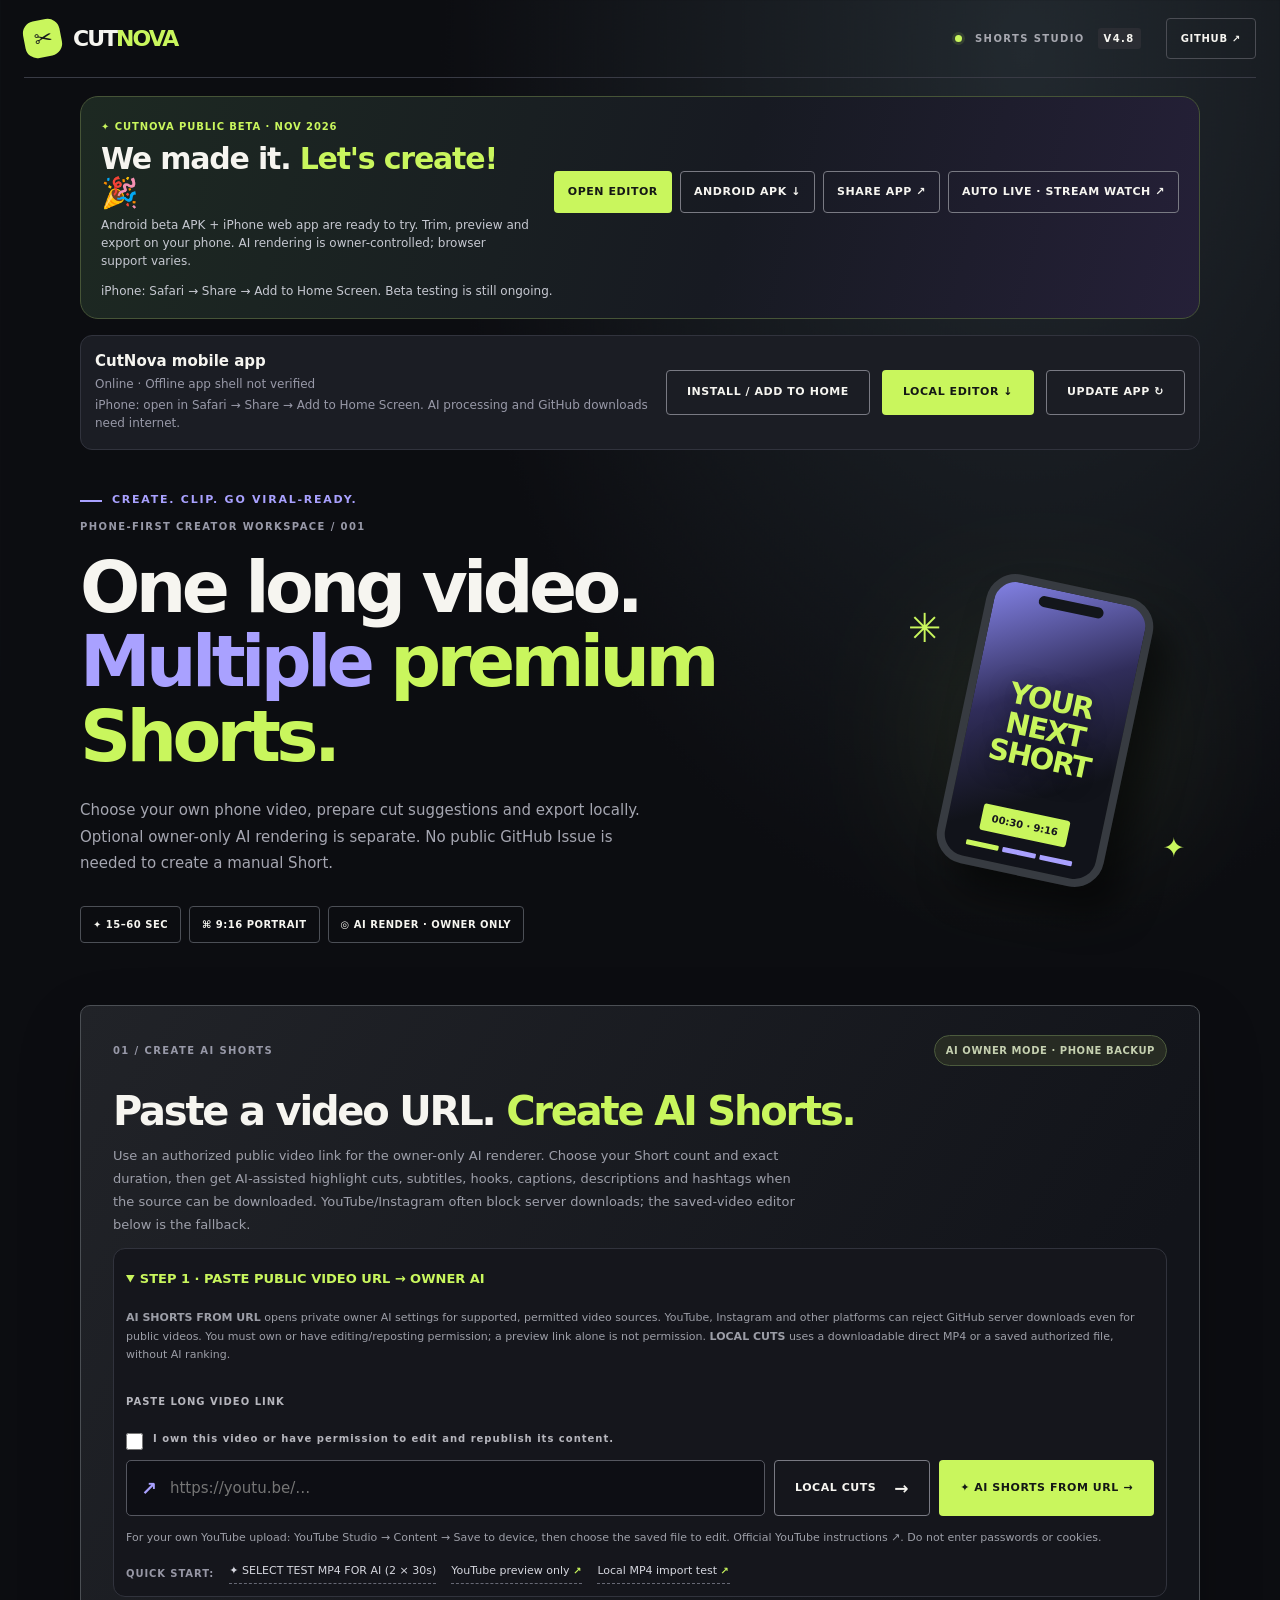
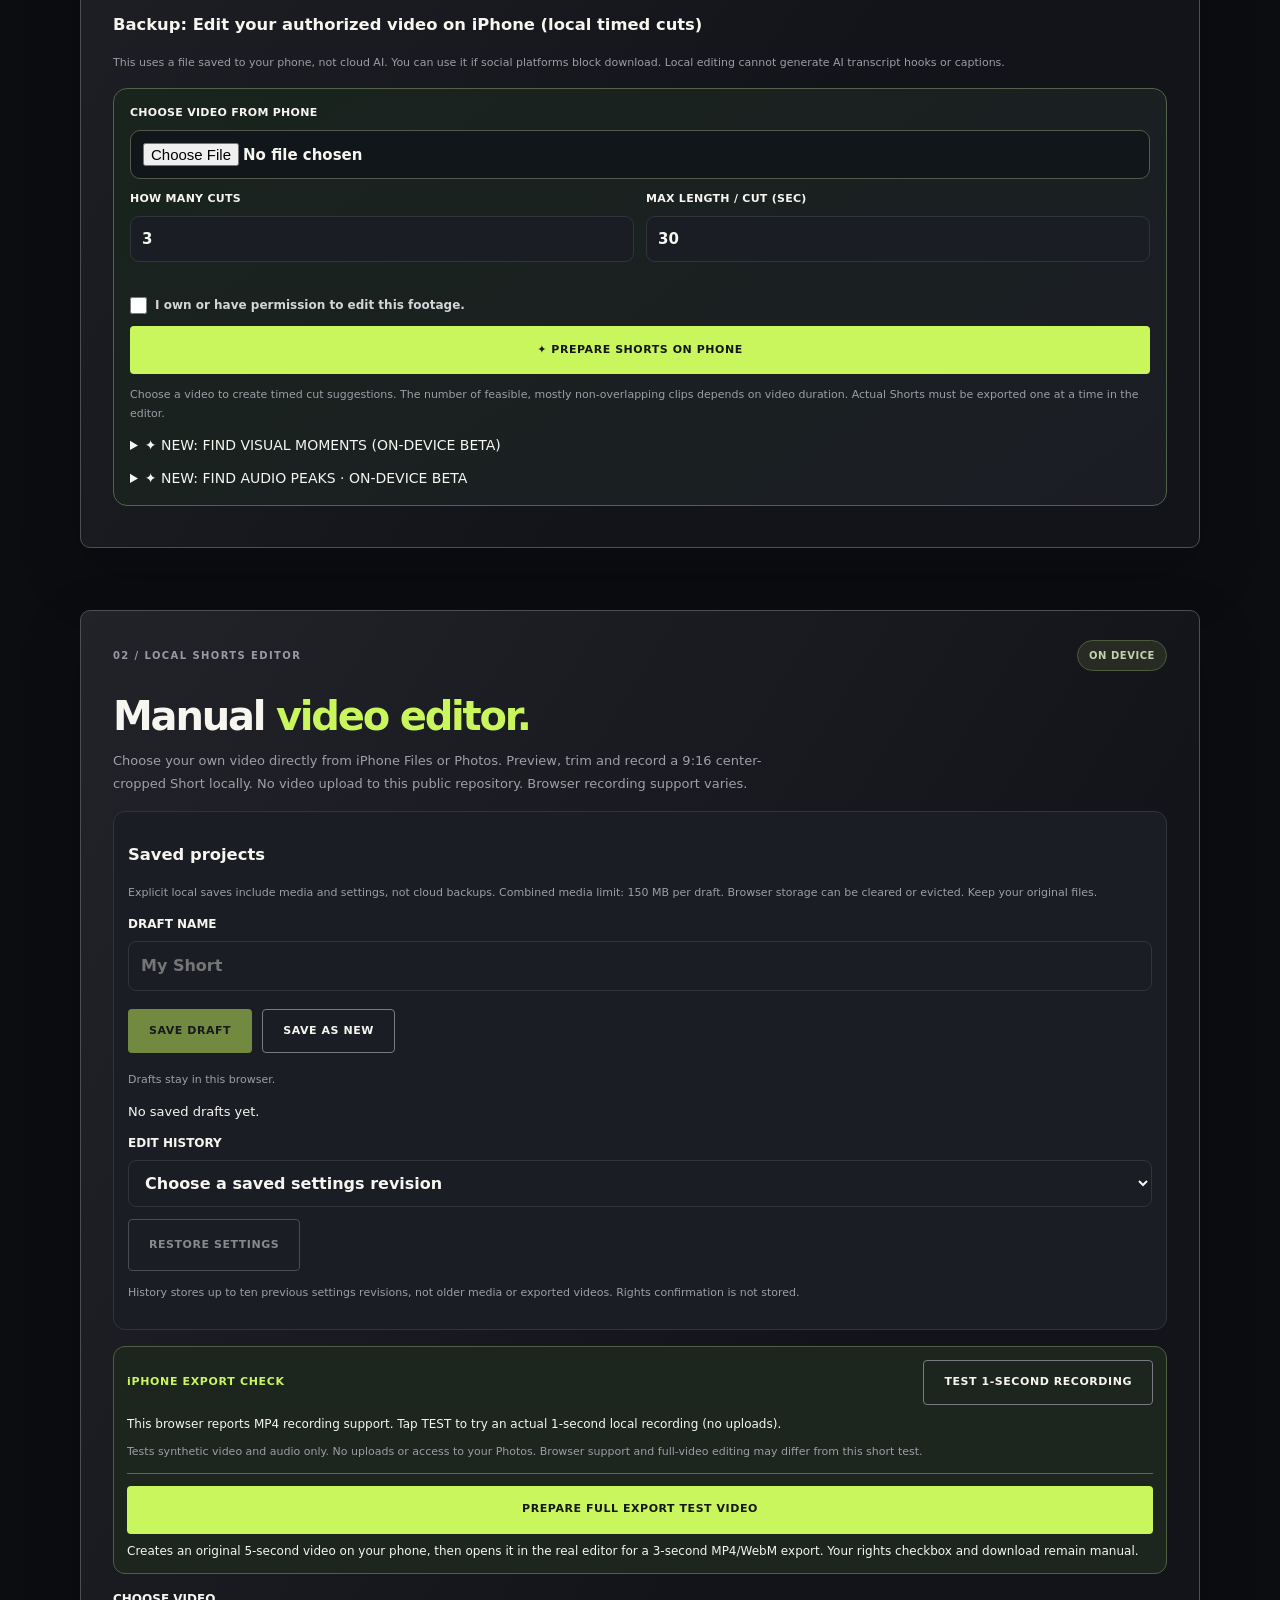
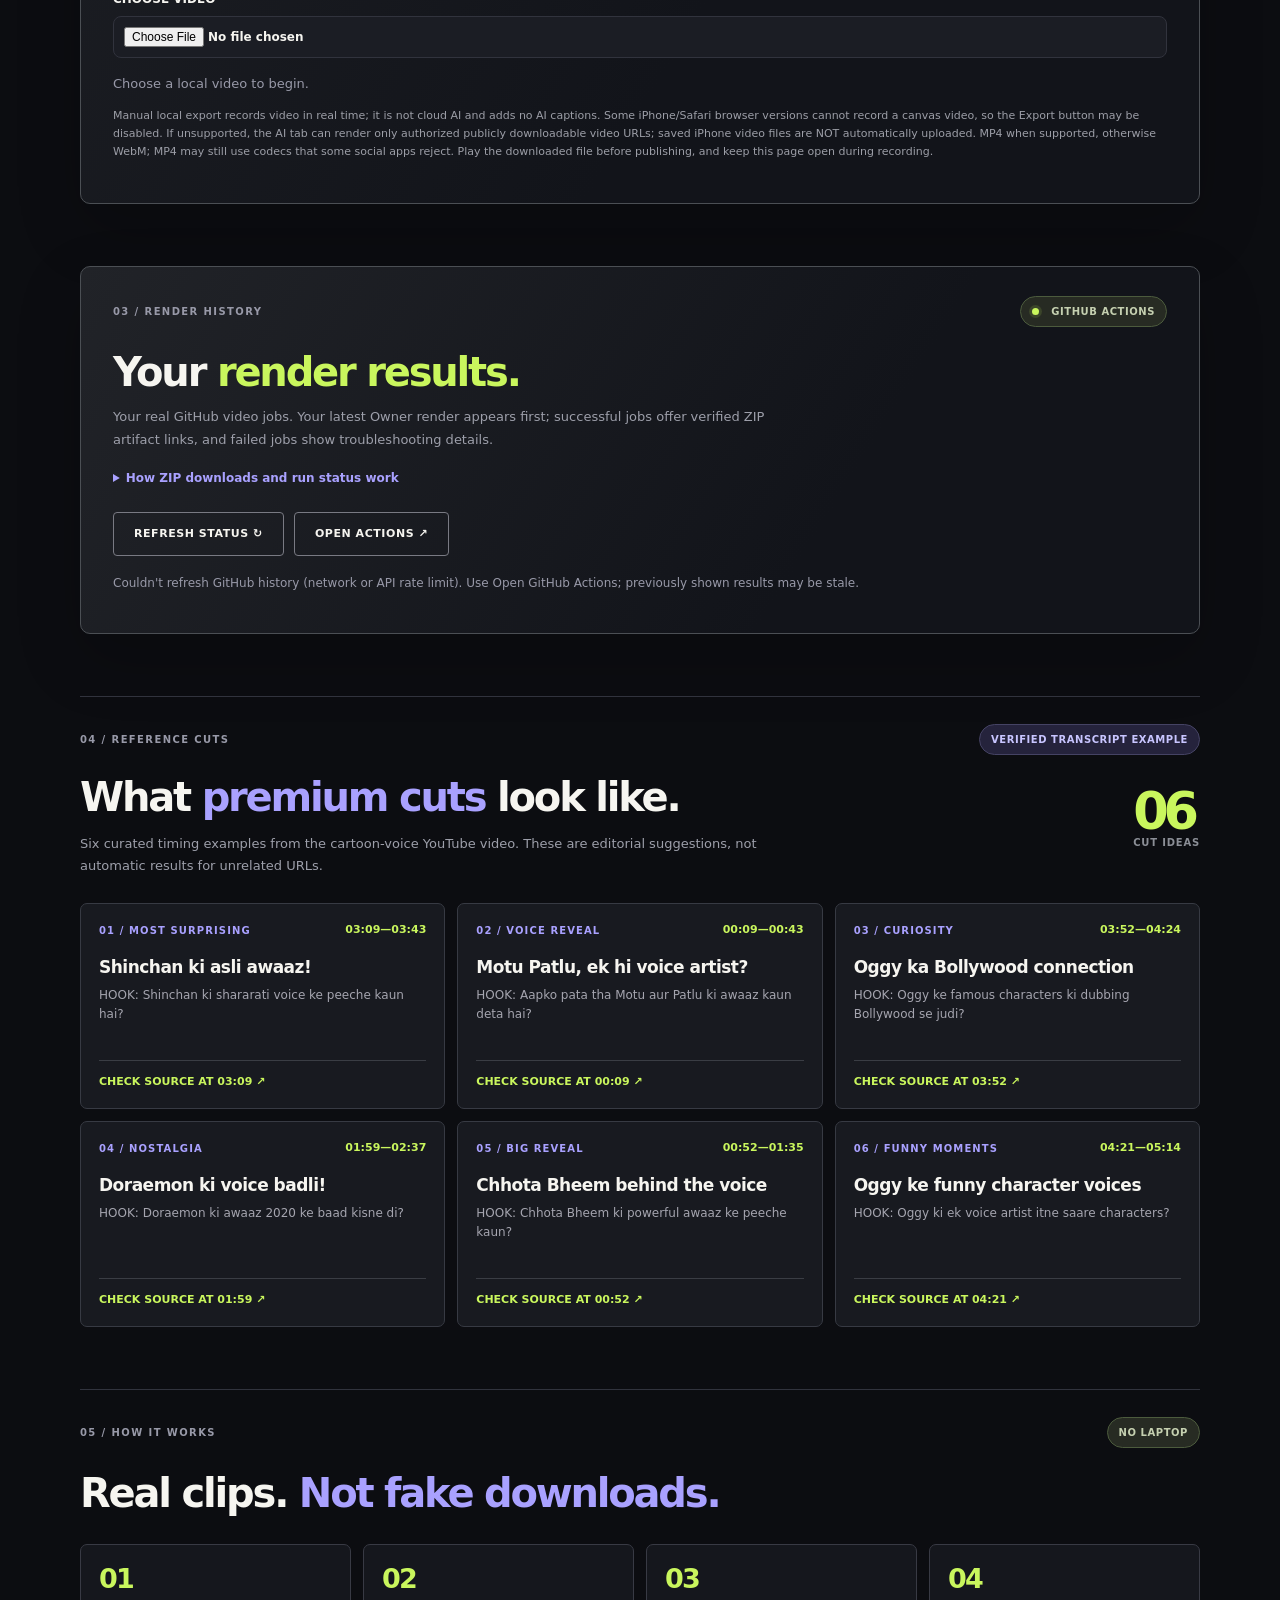
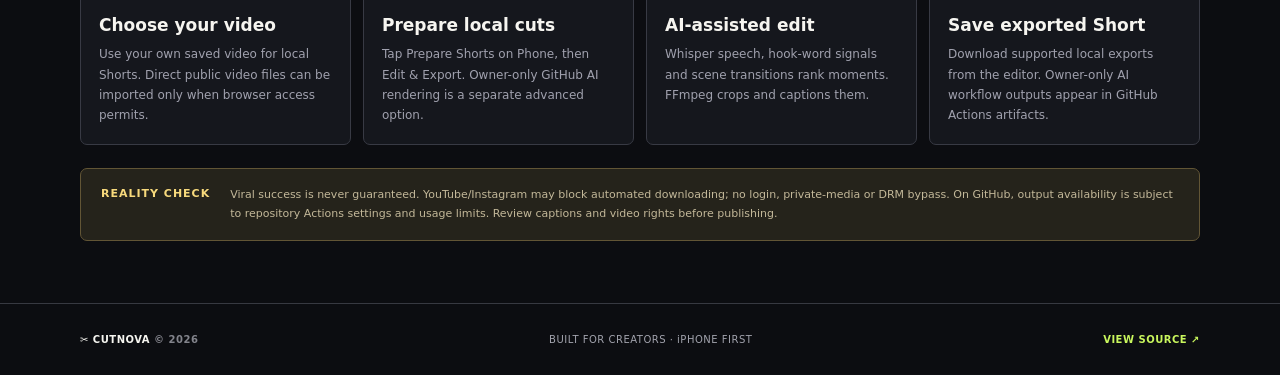
==== index.html @ a5d1ce14 "ui: label latest CutNova 4.8 while preserving legacy export paths" ====
<!DOCTYPE html>
<html lang="en">
<head>
  <meta charset="UTF-8"/>
  <meta name="viewport" content="width=device-width, initial-scale=1.0, viewport-fit=cover"/>
  <meta name="theme-color" content="#0c0d11"/>
  <meta name="referrer" content="no-referrer"/>
  <meta http-equiv="Content-Security-Policy" content="default-src 'self'; script-src 'self'; style-src 'self' 'unsafe-inline'; img-src 'self' data: blob:; media-src 'self' blob: https:; connect-src 'self' https:; frame-src https://www.youtube-nocookie.com https://www.instagram.com https://player.vimeo.com https://www.facebook.com; worker-src 'self'; object-src 'none'; base-uri 'self'; form-action 'self'"/>
  <meta name="description" content="CutNova — create 9:16 Shorts from videos on your phone, with a local editor and offline-capable PWA."/>
  <title>CutNova — AI Shorts Studio</title>
  <link rel="manifest" href="./manifest.webmanifest"/>
  <link rel="icon" href="./icons/icon-192.png" type="image/png"/>
  <link rel="apple-touch-icon" href="./icons/apple-touch-icon.png"/>
  <meta name="apple-mobile-web-app-capable" content="yes"/>
  <meta name="apple-mobile-web-app-status-bar-style" content="black-translucent"/>
  <meta name="apple-mobile-web-app-title" content="CutNova"/>
  <link rel="stylesheet" href="./styles.css"/>
</head>
<body>
  <div class="app-shell">
    <header class="topbar">
      <a class="brand" href="./" aria-label="CutNova home"><span class="brand-mark">✂</span><span>CUT<span class="accent">NOVA</span></span></a>
      <span class="topbar-caption"><span class="status-dot"></span> SHORTS STUDIO <b>V4.8</b></span>
      <a class="topbar-github" href="https://github.com/addachai03-stack/index.html-" target="_blank" rel="noopener noreferrer">GITHUB ↗</a>
    </header>
    <main class="container">
      <section class="beta-celebration" data-mobile-screen="home" aria-label="CutNova beta launch announcement">
        <div class="beta-celebration-copy">
          <span class="beta-celebration-tag">✦ CUTNOVA PUBLIC BETA · NOV 2026</span>
          <h2>We made it. <span>Let's create!</span> 🎉</h2>
          <p>Android beta APK + iPhone web app are ready to try. Trim, preview and export on your phone. AI rendering is owner-controlled; browser support varies.</p>
        </div>
        <div class="beta-celebration-actions">
          <a class="btn btn-lime" href="./#local-editor">OPEN EDITOR</a>
          <a class="btn btn-outline" href="https://github.com/addachai03-stack/index.html-/releases/download/cutnova-android-v2.6.2-beta/CutNova-Android-v2.6.2-Beta.apk" target="_blank" rel="noopener noreferrer">ANDROID APK ↓</a>
          <button class="btn btn-outline" type="button" id="share-cutnova">SHARE APP ↗</button>
          <a class="btn btn-outline" href="./autolive.html">AUTO LIVE · STREAM WATCH ↗</a>
        </div>
        <p id="share-cutnova-status" class="beta-celebration-status" role="status" aria-live="polite">iPhone: Safari → Share → Add to Home Screen. Beta testing is still ongoing.</p>
      </section>
      <aside class="pwa-panel" data-mobile-screen="home" aria-label="Install and offline status">
        <div><strong>CutNova mobile app</strong><p id="pwa-status" role="status" aria-live="polite">Checking offline availability…</p><p id="pwa-instructions">Open in Safari to add CutNova to your Home Screen.</p></div>
        <button id="pwa-install" type="button" class="btn btn-outline">INSTALL / ADD TO HOME</button>
        <a href="#local-editor" class="btn btn-lime">LOCAL EDITOR ↓</a>
        <a href="./refresh.html" class="btn btn-outline" id="update-cutnova">UPDATE APP ↻</a>
      </aside>
      <div class="eyebrow" data-mobile-screen="home"><span class="eyebrow-line"></span> CREATE. CLIP. GO VIRAL-READY.</div>
      <section class="hero" data-mobile-screen="home">
        <div class="hero-copy">
          <div class="hero-kicker">PHONE-FIRST CREATOR WORKSPACE / 001</div>
          <h1>One long video.<br/><em>Multiple</em> <span class="lime">premium Shorts.</span></h1>
          <p>Choose your own phone video, prepare cut suggestions and export locally. Optional owner-only AI rendering is separate. No public GitHub Issue is needed to create a manual Short.</p>
          <div class="hero-chips"><span>✦ 15–60 SEC</span><span>⌘ 9:16 PORTRAIT</span><span>◎ AI RENDER · OWNER ONLY</span></div>
        </div>
        <div class="hero-art" aria-hidden="true">
          <div class="hero-aura"></div><div class="phone-shape"><div class="phone-top"></div><div class="phone-timeline"><div></div><div></div><div></div></div><span>YOUR<br/>NEXT<br/>SHORT</span><div class="phone-badge">00:30 · 9:16</div></div>
          <div class="spark s1">✳</div><div class="spark s2">✦</div>
        </div>
      </section>
      <section id="studio" class="studio-card" data-mobile-screen="ai">
        <div class="section-head"><span class="section-number">01 / CREATE AI SHORTS</span><span class="section-pill">AI OWNER MODE · PHONE BACKUP</span></div>
        <h2>Paste a video URL. <span>Create AI Shorts.</span></h2>
        <p class="section-sub">Use an authorized public video link for the owner-only AI renderer. Choose your Short count and exact duration, then get AI-assisted highlight cuts, subtitles, hooks, captions, descriptions and hashtags when the source can be downloaded. YouTube/Instagram often block server downloads; the saved-video editor below is the fallback.</p>
        <details id="source-url-tools" class="url-tools" open>
          <summary>STEP 1 · PASTE PUBLIC VIDEO URL → OWNER AI</summary>
          <p class="footnote"><strong>AI SHORTS FROM URL</strong> opens private owner AI settings for supported, permitted video sources. YouTube, Instagram and other platforms can reject GitHub server downloads even for public videos. You must own or have editing/reposting permission; a preview link alone is not permission. <strong>LOCAL CUTS</strong> uses a downloadable direct MP4 or a saved authorized file, without AI ranking.</p>
        <form id="url-form" class="url-form" novalidate>
          <label for="video-url">PASTE LONG VIDEO LINK</label>
          <label class="rights"><input id="rights-confirm" type="checkbox"/><span>I own this video or have permission to edit and republish its content.</span></label>
          <div class="url-row">
            <div class="url-input-wrap"><span class="link-symbol">↗</span><input id="video-url" type="url" inputmode="url" placeholder="https://youtu.be/…" autocomplete="url" required/></div>
            <button type="submit" class="btn btn-outline">LOCAL CUTS <span>→</span></button>
              <button type="button" id="ai-url-start" class="btn btn-lime">✦ AI SHORTS FROM URL →</button>
          </div>
        </form>
        <p class="footnote">For your own YouTube upload: YouTube Studio → Content → Save to device, then choose the saved file to edit. <a href="https://support.google.com/youtube/answer/56100?co=GENIE.Platform%3DiOS" target="_blank" rel="noopener noreferrer">Official YouTube instructions ↗</a>. Do not enter passwords or cookies.</p>
        <div class="example-bar"><span>QUICK START:</span><button id="load-ai-test-video" type="button">✦ SELECT TEST MP4 FOR AI (2 × 30s)</button><button id="load-example" type="button">YouTube preview only <span>↗</span></button><button id="load-test-video" type="button">Local MP4 import test <span>↗</span></button></div>
        <div id="message" class="message" role="status" hidden></div>
        <div id="source-panel" class="source-panel" hidden>
          <div class="source-heading"><span id="source-provider">SOURCE</span><a id="source-original" href="#" target="_blank" rel="noopener noreferrer">OPEN SOURCE ↗</a></div>
          <div id="embed-wrapper" class="embed-wrapper" hidden></div>
          <p id="source-clarity" class="source-clarity">This is a preview only. Your owner-only cloud renderer may attempt an authorized public link, but downloads from social platforms can be denied. Use the saved-video fallback when needed.</p>
          <div class="settings-panel">
            <div class="settings-title">CLIP SETTINGS <span>AI RENDER OR LOCAL CUTS</span></div>
            <p class="footnote">Set MIN and MAX to the same value for exact-duration clips, e.g. <strong>30 + 30 = 30 seconds</strong>. Or set a range like 20–40 seconds. On-phone cuts are timed suggestions; AI speech/scene ranking, rendered subtitles and per-clip creator packs run only in the owner-only cloud renderer.</p>
            <div class="field-grid">
              <label>REQUESTED SHORTS (1–10)<input id="clips-count" type="number" min="1" max="10" step="1" inputmode="numeric" value="3"/></label>
              <label>MINIMUM LENGTH (SEC)<input id="min-seconds" type="number" min="15" max="60" step="1" inputmode="numeric" value="30"/></label>
              <label>MAXIMUM LENGTH (SEC)<input id="max-seconds" type="number" min="15" max="60" step="1" inputmode="numeric" value="30"/></label>
              <label>HIGHLIGHT STYLE<select id="highlight-style"><option selected value="engagement">Engagement & hooks</option><option value="funny">Funny moments</option><option value="facts">Facts & explainers</option><option value="story">Story & suspense</option></select></label>
              <label>SPEECH LANGUAGE<select id="speech-language"><option selected value="auto">Auto detect</option><option value="hi">Hindi (Devanagari)</option><option value="en">English</option></select></label>
              <label>CAPTION SCRIPT<select id="caption-script"><option selected value="original">Original script</option><option value="roman">Roman Hindi (Hinglish)</option></select></label>
              <label>CAPTION STYLE<select id="caption-style"><option selected value="classic">Classic white</option><option value="yellow">Bright yellow</option><option value="boxed">High contrast box</option><option value="karaoke">Karaoke — active word</option></select></label>
              <label>PACING<select id="pacing"><option selected value="original">Original timing</option><option value="tight">Tight — remove quiet pauses</option></select></label>
              <label>PORTRAIT FRAMING<select id="smart-crop"><option selected value="auto">Auto face-aware crop</option><option value="track">Moving face crop (beta)</option><option value="center">Center crop</option></select></label>
            </div>
            <div class="action-row">
              <button id="submit-request" class="btn btn-lime" type="button" disabled>✦ PREPARE IN CUTNOVA <span>→</span></button>
              <button id="copy-url" class="btn btn-outline" type="button">COPY SOURCE URL <span>↗</span></button>
            </div>
            <p id="rights-tip" class="footnote">Confirm ownership above before checking the URL. This is a backup manual action for local import or selecting your saved file.</p>
            <details class="owner-render-tools" id="owner-render-tools">
              <summary>Advanced: GitHub AI rendering (owner only)</summary>
              <p class="footnote">Your private AI Shorts workflow uses GitHub Actions for download (when permitted), Whisper transcription, scene/hook ranking, FFmpeg 9:16 MP4 export, burned-in speech subtitles and a Creator Pack with separate hook, caption, description and topic hashtags for every clip. Viral reach is never guaranteed. Social platforms may block downloads.</p>
              <div id="secure-render-panel">
                <p id="secure-render-health" class="footnote" role="status" aria-live="polite">Checking secure backend configuration…</p>
                <button id="secure-render-refresh" type="button" class="btn btn-outline">RECHECK OWNER BACKEND ↻</button>
                <details class="owner-setup-guide">
                  <summary>Secure owner setup · iPhone steps</summary>
                  <p class="footnote">One-time setup: create a <a href="https://github.com/settings/personal-access-tokens/new" target="_blank" rel="noopener noreferrer">fine-grained GitHub token</a> restricted to this repository with Actions: read/write. Then open <a href="https://dash.cloudflare.com/" target="_blank" rel="noopener noreferrer">Cloudflare Dashboard</a> → Workers → cutnova-render-api → Settings → Variables and Secrets and add it privately as <code>CUTNOVA_GITHUB_TOKEN</code>. Add another independent 32-byte random owner key as <code>CUTNOVA_OWNER_KEY</code>. Do not paste either secret in GitHub files or chat. Return here and tap RECHECK OWNER BACKEND.</p>
                  <p class="footnote">Generate an owner key privately on this iPhone. It is created with the browser's secure random generator, not uploaded or saved by CutNova. Copy it into a password manager, then paste it into Cloudflare as <code>CUTNOVA_OWNER_KEY</code>. Keep it to paste into the Owner Access Key field below once backend is ready.</p>
                  <button id="secure-key-generate" type="button" class="btn btn-outline">GENERATE PRIVATE OWNER KEY</button>
                  <label class="edit-text-label">GENERATED KEY · COPY &amp; STORE SAFELY
                    <input id="secure-key-output" type="text" inputmode="none" autocomplete="off" spellcheck="false" readonly placeholder="Generated key appears here on this device only"/>
                  </label>
                  <button id="secure-key-copy" type="button" class="btn btn-outline" disabled>COPY PRIVATE KEY</button>
                  <p id="secure-key-status" class="footnote" role="status" aria-live="polite">No key generated. Generating/copying makes no network request; the key is sent for verification only when you later submit an owner render.</p>
                </details>
                <label class="edit-text-label">OWNER ACCESS KEY <input id="secure-render-key" type="password" autocomplete="off" spellcheck="false" maxlength="256" placeholder="Configured owner key (not GitHub token)" disabled/></label>
                <button id="secure-render-verify" type="button" class="btn btn-outline" disabled><span aria-hidden="true">✓</span> VERIFY OWNER CONNECTION · NO RENDER</button>
                <p id="secure-verify-status" class="footnote" role="status" aria-live="polite">Read-only verification checks your saved owner key and GitHub workflow access. It never starts a video job; the key is cleared afterwards.</p>
                <button id="secure-render-start" type="button" class="btn btn-lime" disabled>START PRIVATE AI RENDER</button>
                <p id="secure-render-status" class="footnote" role="status" aria-live="polite">Not started. This runs only for the authenticated owner.</p>
              </div>
              <p class="footnote">Manual GitHub Issue fallback is PUBLIC, including source link and settings. Do not share private content or upload someone else’s video without permission. A public URL alone is not a license.</p>
              <a id="owner-github-render" href="#" class="btn btn-outline disabled-link" target="_blank" rel="noopener noreferrer" aria-disabled="true">MANUAL GITHUB RENDER ↗</a>
              <a id="run-actions" href="https://github.com/addachai03-stack/index.html-/actions/workflows/shorts.yml" target="_blank" rel="noopener noreferrer">Owner Actions dashboard ↗</a>
            </details>
          </div>
        </div>
        </details>
        <h3 class="backup-mode-title">Backup: Edit your authorized video on iPhone (local timed cuts)</h3>
        <p class="footnote">This uses a file saved to your phone, not cloud AI. You can use it if social platforms block download. Local editing cannot generate AI transcript hooks or captions.</p>
        <div class="quick-shorts" id="quick-shorts">
          <label class="quick-source-label" for="quick-file">CHOOSE VIDEO FROM PHONE<input id="quick-file" type="file" accept="video/*,.mp4,.mov,.m4v,.webm"/></label>
          <div class="quick-select-row">
            <label>HOW MANY CUTS<input id="quick-count" type="number" inputmode="numeric" min="1" max="10" step="1" value="3" aria-label="Number of local cuts 1 to 10"/></label>
            <label>MAX LENGTH / CUT (SEC)<input id="quick-length" type="number" inputmode="numeric" min="15" max="60" step="1" value="30" aria-label="Local cut length in seconds 15 to 60"/></label>
          </div>
          <label class="rights"><input type="checkbox" id="quick-rights"/><span>I own or have permission to edit this footage.</span></label>
          <button type="button" id="quick-generate" class="btn btn-lime">✦ PREPARE SHORTS ON PHONE</button>
          <p id="quick-status" class="footnote" role="status" aria-live="polite">Choose a video to create timed cut suggestions. The number of feasible, mostly non-overlapping clips depends on video duration. Actual Shorts must be exported one at a time in the editor.</p>
          <div id="quick-results" class="quick-results" hidden></div>
          <details class="visual-finder" id="visual-finder">
            <summary>✦ NEW: FIND VISUAL MOMENTS (ON-DEVICE BETA)</summary>
            <p class="footnote">Scans at most the first 12 minutes of a video saved on your phone, using up to 46 tiny frame samples. Suggests 15–60s clips around visual changes, not AI speech analysis, chat peaks, action recognition or guaranteed exciting highlights. The video is never uploaded. Your phone must support seeking the file.</p>
            <div class="quick-select-row">
              <label>NUMBER OF SUGGESTIONS<select id="visual-count"><option value="1">1 clip</option><option value="3" selected>Up to 3 clips</option><option value="6">Up to 6 clips</option></select></label>
              <label>CLIP DURATION<select id="visual-length"><option value="15">15 seconds</option><option value="30" selected>30 seconds</option><option value="45">45 seconds</option><option value="60">60 seconds</option></select></label>
            </div>
            <div class="history-toolbar">
              <button type="button" id="visual-scan" class="btn btn-lime">FIND VISUAL MOMENTS</button>
              <button type="button" id="visual-stop" class="btn btn-outline" disabled>CANCEL SCAN</button>
            </div>
            <p class="footnote" id="visual-status" role="status" aria-live="polite">Select your video above and confirm editing rights. Scan starts only when you tap FIND VISUAL MOMENTS.</p>
            <div id="visual-results" class="quick-results" hidden></div>
          </details>

          <details class="visual-finder" id="audio-peaks-panel">
            <summary>✦ NEW: FIND AUDIO PEAKS · ON-DEVICE BETA</summary>
            <p class="footnote">For your own video up to 3 minutes: measures relative loudness changes in short audio windows and proposes 15–60 second review ranges. It cannot understand speech, identify funny moments, remove silence, generate captions or guarantee good highlights. No upload or automatic export.</p>
            <p class="footnote">On iPhone, decoding the sound track from MOV/MP4 may fail. If so, choose a <strong>matching full-length audio track</strong> (MP3/M4A/WAV, under 20 MB) extracted from the same video, aligned from the beginning. If its duration differs by over 2 seconds, CutNova refuses to align it. Your original video remains selected above.</p>
            <label class="quick-source-label" for="audio-peaks-source">OPTIONAL MATCHING AUDIO FILE
              <input id="audio-peaks-source" type="file" accept="audio/*,.mp3,.m4a,.wav,.aac,.ogg">
            </label>
            <div class="quick-select-row">
              <label>MAX AUDIO PICKS
                <select id="audio-peaks-count"><option value="1">1 clip</option><option value="3" selected>Up to 3 clips</option><option value="6">Up to 6 clips</option></select>
              </label>
              <label>CLIP LENGTH
                <select id="audio-peaks-length"><option value="15">15 seconds</option><option value="30" selected>30 seconds</option><option value="45">45 seconds</option><option value="60">60 seconds</option></select>
              </label>
            </div>
            <div class="history-toolbar">
              <button id="audio-peaks-start" type="button" class="btn btn-lime">FIND AUDIO PEAKS</button>
              <button id="audio-peaks-cancel" type="button" class="btn btn-outline" disabled>CANCEL AUDIO SCAN</button>
            </div>
            <p id="audio-peaks-status" class="footnote" role="status" aria-live="polite">Choose a video above and confirm editing rights before scanning. Audio analysis stays on your phone.</p>
            <div id="audio-peaks-results" class="quick-results" hidden></div>
          </details>

        </div>
      </section>
      <section class="studio-card job-center local-editor" id="local-editor" data-mobile-screen="editor projects">
        <div class="section-head"><span class="section-number">02 / LOCAL SHORTS EDITOR</span><span class="section-pill">ON DEVICE</span></div>
        <h2>Manual <span>video editor.</span></h2>
        <p class="section-sub">Choose your own video directly from iPhone Files or Photos. Preview, trim and record a 9:16 center-cropped Short locally. No video upload to this public repository. Browser recording support varies.</p>
        <div class="local-drafts" id="project-manager">
          <h3>Saved projects</h3>
          <p class="footnote">Explicit local saves include media and settings, not cloud backups. Combined media limit: 150 MB per draft. Browser storage can be cleared or evicted. Keep your original files.</p>
          <label>DRAFT NAME<input id="edit-draft-title" type="text" maxlength="60" placeholder="My Short"/></label>
          <div class="history-toolbar"><button id="edit-draft-save" class="btn btn-lime" type="button" disabled>SAVE DRAFT</button><button id="edit-draft-new" class="btn btn-outline" type="button">SAVE AS NEW</button></div>
          <p id="edit-draft-status" class="footnote" role="status" aria-live="polite">Drafts stay in this browser.</p>
          <div id="edit-draft-list"></div>
          <label>EDIT HISTORY<select id="edit-draft-history"><option value="">Choose a saved settings revision</option></select></label>
          <button id="edit-draft-restore" class="btn btn-outline" type="button" disabled>RESTORE SETTINGS</button>
          <p class="footnote">History stores up to ten previous settings revisions, not older media or exported videos. Rights confirmation is not stored.</p>
        </div>
        <div class="editor-workspace">
        <section class="device-export-check" aria-label="Device export compatibility">
          <div class="export-check-head">
            <strong>iPHONE EXPORT CHECK</strong>
            <button id="edit-check-export" class="btn btn-outline" type="button">TEST 1-SECOND RECORDING</button>
          </div>
          <p id="edit-check-status" role="status" aria-live="polite">Checking local browser recording features…</p>
          <a id="edit-export-fallback" class="job-link" href="#studio" hidden>OPEN AI TAB FOR AUTHORIZED PUBLIC VIDEO ↗</a>
          <p class="footnote">Tests synthetic video and audio only. No uploads or access to your Photos. Browser support and full-video editing may differ from this short test.</p>
          <div class="full-export-demo">
            <button id="edit-prepare-test" type="button" class="btn btn-lime">PREPARE FULL EXPORT TEST VIDEO</button>
            <p id="edit-prepare-status" role="status" aria-live="polite">Creates an original 5-second video on your phone, then opens it in the real editor for a 3-second MP4/WebM export. Your rights checkbox and download remain manual.</p>
          </div>
        </section>
        <label class="edit-file-label">CHOOSE VIDEO <input id="edit-file" type="file" accept="video/*,.mp4,.mov,.webm"/></label>
        <div id="edit-fields" hidden>
          <div class="edit-preview"><canvas id="edit-canvas" aria-label="Edited portrait video preview"></canvas></div>
          <details class="edit-source"><summary>Original source playback</summary><video id="edit-video" playsinline controls preload="metadata"></video></details>
          <div class="edit-effects">
            <label>FILTER<select id="edit-preset"><option value="original">Original</option><option value="vivid">Vivid</option><option value="warm">Warm</option><option value="mono">Black &amp; white</option></select></label>
            <label>BRIGHTNESS <output id="edit-brightness-value">100%</output><input id="edit-brightness" type="range" min="60" max="140" step="5" value="100"/></label>
            <label>CONTRAST <output id="edit-contrast-value">100%</output><input id="edit-contrast" type="range" min="60" max="140" step="5" value="100"/></label>
            <label>SPEED<select id="edit-speed"><option value=".75">0.75×</option><option value="1" selected>1×</option><option value="1.25">1.25×</option><option value="1.5">1.5×</option><option value="2">2×</option></select></label>
            <label class="edit-text-label">CUSTOM TEXT<input id="edit-text" type="text" maxlength="80" placeholder="Add an on-screen title"/></label>
            <label>TEXT POSITION<select id="edit-position"><option value="bottom">Bottom</option><option value="top">Top</option></select></label>
            <button id="edit-reset-effects" class="btn btn-outline" type="button">RESET EFFECTS</button>
          </div>
          <div class="edit-audio">
            <h3>Audio mixer</h3>
            <label class="edit-file-label">BACKGROUND MUSIC (optional)<input id="edit-music-file" type="file" accept="audio/*,.mp3,.m4a,.wav,.aac,.ogg"/></label>
            <p id="edit-music-status" class="footnote" aria-live="polite">No background track selected.</p>
            <div class="edit-effects">
              <label>ORIGINAL AUDIO <output id="edit-original-volume-value">100%</output><input id="edit-original-volume" type="range" min="0" max="100" value="100" step="5"/></label>
              <label>MUSIC VOLUME <output id="edit-music-volume-value">20%</output><input id="edit-music-volume" type="range" min="0" max="100" value="20" step="5"/></label>
              <label class="audio-check"><input type="checkbox" id="edit-mute"/> Mute original audio</label>
              <label class="audio-check"><input type="checkbox" id="edit-music-loop" checked/> Loop background music</label>
              <button id="edit-remove-music" class="btn btn-outline" type="button" disabled>REMOVE MUSIC</button>
            </div>
            <p class="footnote">Use music you own or may use. Local audio up to 20 MB and 10 minutes. Mix starts at the selected trim; track loops if enabled. Combined gain is limited to reduce clipping. Preview before export.</p>
          </div>
          <div class="edit-trim"><label>START (seconds)<input id="edit-start" type="number" min="0" step="0.01" inputmode="decimal" value="0"/></label><label>END (seconds)<input id="edit-end" type="number" min="1" step="0.01" inputmode="decimal" value="15"/></label></div>
          <p id="edit-duration" class="footnote"></p>
          <label class="rights"><input type="checkbox" id="edit-rights"/><span>I own or have permission to edit the video and selected audio.</span></label>
          <label class="social-encoder-setting"><input type="checkbox" id="edit-require-h264"/><span><strong>REQUIRE H.264 + AAC EXPORT</strong> (strict, no fallback)</span></label>
          <p class="footnote">Only enable this when you need a widely compatible social video. If your phone cannot explicitly request both codecs, EXPORT SHORT is disabled in strict mode. Uncheck to use regular export. This does not re-encode an existing file; actual output codecs are checked below.</p>
          <p id="edit-format" class="footnote" aria-live="polite"></p>
          <div class="history-toolbar"><button class="btn btn-outline" id="edit-play" type="button" disabled>PLAY SELECTION</button><button class="btn btn-lime" id="edit-export" type="button" disabled>EXPORT SHORT</button><button class="btn btn-outline" id="edit-cancel" type="button" disabled>CANCEL</button></div>
          <progress id="edit-progress" max="100" value="0" aria-label="Export playback progress"></progress>
        </div>
        <p id="edit-status" role="status" aria-live="polite">Choose a local video to begin.</p>
        <div id="edit-result" hidden>
          <div class="edit-preview"><video id="edit-output" controls playsinline></video></div>
          <button id="edit-verify-playback" class="btn btn-outline" type="button">VERIFY EXPORTED VIDEO PLAYBACK</button>
          <p id="edit-verify-status" class="footnote" role="status" aria-live="polite">Not verified. Test playback here; then download and open the saved file in Files.</p>
          <div class="social-codec-audit">
            <strong>SOCIAL VIDEO FORMAT CHECK</strong>
            <p id="edit-social-status" class="footnote" role="status" aria-live="polite" data-result="unverified">No export inspected. Record a Short to check its real video and audio codec entries.</p>
            <p class="footnote">Reads your export locally; no upload. A codec match cannot guarantee Instagram/YouTube/TikTok will accept the file.</p>
            <div class="local-reencode-panel">
              <strong>PRIVATE iPHONE RE-ENCODE (NO UPLOAD)</strong>
              <p class="footnote">Reopen this exported Short in the local editor and explicitly request H.264 + AAC. You must confirm your editing rights again and tap EXPORT SHORT; no conversion or sharing starts automatically. Works only if this browser can decode the video and record both codecs. For a different private video, use CHOOSE VIDEO above with strict H.264/AAC selected.</p>
              <button id="edit-reencode-local" class="btn btn-outline" type="button" disabled>PREPARE PRIVATE H.264/AAC RE-ENCODE</button>
              <p id="edit-reencode-status" class="footnote" role="status" aria-live="polite">Checking browser H.264/AAC recording support…</p>
            </div>
            <details class="social-converter-help">
              <summary>Convert VP9/Opus to H.264/AAC (public URLs only)</summary>
              <p class="footnote">Optional, separate Owner-only GitHub Actions converter. It uses real FFmpeg to encode an authorized PUBLIC HTTPS MP4/MOV/WebM (1–65 seconds, up to 100 MiB) into 720×1280 H.264 video + AAC audio. Requires GitHub Owner sign-in and explicit rights confirmation. GitHub Actions inputs and output artifacts may be publicly visible. <strong>Do not submit private iPhone Files, signed/private links, personal footage, keys, or passwords.</strong> This does not upload local editor media. Artifacts are retained for 7 days; social upload still needs your review.</p>
              <a class="job-link" href="https://github.com/addachai03-stack/index.html-/actions/workflows/social-convert.yml" target="_blank" rel="noopener noreferrer">OPEN OWNER SOCIAL CONVERTER ↗</a>
            </details>
          </div>
          <div class="native-share-actions">
            <button id="edit-share-file" type="button" class="btn btn-lime" disabled>SHARE / SAVE TO FILES</button>
            <a class="btn btn-outline" id="edit-download" download>DOWNLOAD SHORT ↓</a>
          </div>
          <p id="edit-share-status" class="footnote" role="status" aria-live="polite">Share is available after exporting a Short. The iPhone Share Sheet requires your tap.</p>
          <div class="saved-file-check" aria-label="Verify video downloaded to Files">
            <strong>VERIFY IPHONE FILES DOWNLOAD</strong>
            <p class="footnote">After DOWNLOAD SHORT, choose that saved MP4/WebM from Files. CutNova compares it byte-for-byte with this tab's original export and checks actual playback. Nothing is uploaded.</p>
            <label class="edit-file-label">CHOOSE SAVED VIDEO FROM FILES
              <input id="edit-saved-file" type="file" accept="video/*,.mp4,.webm"/>
            </label>
            <video id="edit-saved-preview" playsinline controls preload="metadata" hidden aria-label="User-selected saved video playback preview"></video>
            <button id="edit-saved-verify" type="button" class="btn btn-outline">VERIFY SAVED FILE</button>
            <p id="edit-saved-status" role="status" aria-live="polite">Not verified. Download your Short, then select that exact file from iPhone Files.</p>
          </div>
          <p class="footnote">On iPhone, if your browser opens a preview instead of saving automatically, use Share → Save to Files. The website cannot access Files until you choose a file yourself. Play the saved video and listen for audio before posting.</p>
        </div>
        <p class="footnote">Manual local export records video in real time; it is not cloud AI and adds no AI captions. Some iPhone/Safari browser versions cannot record a canvas video, so the Export button may be disabled. If unsupported, the AI tab can render only authorized publicly downloadable video URLs; saved iPhone video files are NOT automatically uploaded. MP4 when supported, otherwise WebM; MP4 may still use codecs that some social apps reject. Play the downloaded file before publishing, and keep this page open during recording.</p>
        </div>
      </section>
      <section class="studio-card job-center" id="render-history" data-mobile-screen="results">
        <div class="section-head"><span class="section-number">03 / RENDER HISTORY</span><span class="section-pill"><i></i> GITHUB ACTIONS</span></div>
        <h2>Your <span>render results.</span></h2>
        <p class="section-sub">Your real GitHub video jobs. Your latest Owner render appears first; successful jobs offer verified ZIP artifact links, and failed jobs show troubleshooting details.</p>
        <details class="results-help">
          <summary>How ZIP downloads and run status work</summary>
          <p class="footnote">The latest Owner render is identified by a tracking ID saved only in your current browser tab. CutNova checks GitHub for real ZIP artifacts, size and expiration; a green SUCCESS badge alone does not prove playable MP4s. Keep RESULTS open for limited automatic refresh of pending jobs or tap REFRESH STATUS. On a failed job tap WHY FAILED?; CHECK FILES inspects existing artifacts, which may contain only diagnostics. GitHub sign-in may be required to download ZIPs.</p>
        </details>
        <div class="history-toolbar">
          <button class="btn btn-outline" type="button" id="refresh-jobs">REFRESH STATUS ↻</button>
          <a class="btn btn-outline" href="https://github.com/addachai03-stack/index.html-/actions" target="_blank" rel="noopener noreferrer">OPEN ACTIONS ↗</a>
        </div>
        <p id="job-status" role="status" aria-live="polite">Checking GitHub Actions…</p>
        <div id="job-results"></div>
      </section>
      <section id="example-shortcuts" class="highlights" data-mobile-screen="home">
        <div class="section-head"><span class="section-number">04 / REFERENCE CUTS</span><span class="section-pill secondary-pill">VERIFIED TRANSCRIPT EXAMPLE</span></div>
        <div class="highlights-top"><div><h2>What <em>premium cuts</em> look like.</h2><p>Six curated timing examples from the cartoon-voice YouTube video. These are editorial suggestions, not automatic results for unrelated URLs.</p></div><span class="cut-counter">06 <small>CUT IDEAS</small></span></div>
        <div id="example-cuts" class="cut-grid"></div>
      </section>
      <section class="steps-section" data-mobile-screen="home">
        <div class="section-head"><span class="section-number">05 / HOW IT WORKS</span><span class="section-pill">NO LAPTOP</span></div>
        <h2>Real clips. <em>Not fake downloads.</em></h2>
        <div class="steps-grid">
          <article class="step-card"><span>01</span><h3>Choose your video</h3><p>Use your own saved video for local Shorts. Direct public video files can be imported only when browser access permits.</p></article>
          <article class="step-card"><span>02</span><h3>Prepare local cuts</h3><p>Tap Prepare Shorts on Phone, then Edit &amp; Export. Owner-only GitHub AI rendering is a separate advanced option.</p></article>
          <article class="step-card"><span>03</span><h3>AI-assisted edit</h3><p>Whisper speech, hook-word signals and scene transitions rank moments. FFmpeg crops and captions them.</p></article>
          <article class="step-card"><span>04</span><h3>Save exported Short</h3><p>Download supported local exports from the editor. Owner-only AI workflow outputs appear in GitHub Actions artifacts.</p></article>
        </div>
        <div class="notice-strip"><strong>REALITY CHECK</strong><p>Viral success is never guaranteed. YouTube/Instagram may block automated downloading; no login, private-media or DRM bypass. On GitHub, output availability is subject to repository Actions settings and usage limits. Review captions and video rights before publishing.</p></div>
      </section>
    </main>
    <div class="mobile-edit-actions" id="mobile-edit-actions" hidden aria-label="Editor quick actions">
      <button type="button" id="mobile-preview" class="btn btn-outline">▶ PREVIEW</button>
      <button type="button" id="mobile-export" class="btn btn-lime">EXPORT SHORT</button>
    </div>
    <nav class="mobile-nav" id="mobile-nav" aria-label="CutNova main navigation">
      <button type="button" data-nav="home" aria-label="Home"><span aria-hidden="true">⌂</span><small>HOME</small></button>
      <button type="button" data-nav="ai" aria-label="AI Shorts"><span aria-hidden="true">✦</span><small>AI</small></button>
      <button type="button" data-nav="editor" aria-label="Editor"><span aria-hidden="true">✂</span><small>EDITOR</small></button>
      <button type="button" data-nav="projects" aria-label="Projects"><span aria-hidden="true">▣</span><small>PROJECTS</small></button>
      <button type="button" data-nav="results" aria-label="Results"><span aria-hidden="true">▤</span><small>RESULTS</small></button>
    </nav>
    <p id="mobile-nav-message" class="sr-only" role="status" aria-live="polite"></p>
    <footer class="footer"><span>✂ CUTNOVA <b>© 2026</b></span><span>BUILT FOR CREATORS · iPHONE FIRST</span><a href="https://github.com/addachai03-stack/index.html-" target="_blank" rel="noopener noreferrer">VIEW SOURCE ↗</a></footer>
  </div>
  <script type="module" src="./app.js"></script>
  <script defer src="./local-highlights.js"></script>
  <script defer src="./audio-peaks.js"></script>
  <script defer src="./owner-render.js"></script>
  <script defer src="./jobs.js"></script>
  <script defer src="./editor.js"></script>
  <script defer src="./export-check.js"></script>
  <script defer src="./full-export-test.js"></script>
  <script defer src="./playback-check.js"></script>
  <script defer src="./saved-file-check.js"></script>
  <script defer src="./native-share.js"></script>
  <script defer src="./social-codec-check.js"></script>
  <script defer src="./local-reencode.js"></script>
  <script defer src="./pwa.js"></script>
  <script defer src="./nav.js"></script>
  <script defer src="./launch.js"></script>
</body>
</html>
---- styles.css ----
:root{
--bg:#0c0d11;--panel:#15161c;--panel2:#1b1d24;--border:#31333d;
--ink:#f6f5f0;--muted:#9899a8;--lime:#c9f65d;--lavender:#a9a1ff;
--font:'DM Sans',system-ui,-apple-system,BlinkMacSystemFont,sans-serif;
--heading:'Space Grotesk',system-ui,-apple-system,BlinkMacSystemFont,sans-serif
}
*{box-sizing:border-box}
html{scroll-behavior:smooth}
body{margin:0;background:var(--bg);color:var(--ink);font:500 14px/1.5 var(--font)}
a{text-decoration:none;color:inherit}
button,input,select{font:inherit}
button{cursor:pointer}
button:focus-visible,a:focus-visible,input:focus-visible,select:focus-visible{outline:3px solid var(--lavender);outline-offset:3px}
button:disabled{cursor:not-allowed;opacity:.5}
.app-shell{min-height:100vh;overflow:hidden;background:radial-gradient(ellipse 48% 18% at 80% 1%,#22292f 0%,transparent 95%),var(--bg)}
.container{width:min(1120px,calc(100% - 48px));margin:0 auto}
.topbar{height:78px;width:min(1260px,calc(100% - 48px));margin:auto;border-bottom:1px solid #393b45;display:flex;align-items:center;gap:25px}
.brand{display:inline-flex;align-items:center;gap:12px;letter-spacing:-.09em;font:700 22px/1 var(--heading)}
.brand-mark{background:var(--lime);border-radius:12px;color:#17181c;display:grid;place-items:center;width:37px;height:37px;font-size:22px;transform:rotate(-11deg)}
.accent,.lime{color:var(--lime)}
.topbar-caption{margin-left:auto;font-size:10px;letter-spacing:.14em;font-weight:800;color:#a7a8b0}
.topbar-caption b{color:var(--ink);background:#2b2d33;padding:5px 6px;border-radius:3px;margin-left:8px}
.status-dot,.section-pill i{display:inline-block;width:7px;height:7px;background:var(--lime);border-radius:50%;box-shadow:0 0 0 3px #c9f65d20;margin-right:8px}
.topbar-github{font-size:10px;border:1px solid #4b4d54;border-radius:4px;padding:12px 14px;font-weight:800;letter-spacing:.07em}
.eyebrow{display:flex;align-items:center;gap:10px;font-size:11px;font-weight:800;letter-spacing:.16em;color:var(--lavender);margin-top:42px}
.eyebrow-line{width:22px;height:2px;background:var(--lavender)}
.hero{display:grid;grid-template-columns:1fr 310px;gap:44px;align-items:center;margin:10px 0 62px;min-height:328px}
.hero-kicker,.section-number{font-size:10px;letter-spacing:.14em;font-weight:800;color:var(--muted)}
.hero h1{font:700 clamp(41px,5.7vw,71px)/1.05 var(--heading);letter-spacing:-.065em;margin:17px 0 23px}
.hero h1 em,.highlights h2 em,.steps-section h2 em{font-style:normal;color:var(--lavender)}
.hero p{color:#a5a6b1;font-size:15px;max-width:560px;line-height:1.75}
.hero-chips{display:flex;gap:8px;flex-wrap:wrap;margin-top:30px}
.hero-chips span{border:1px solid #4c4f56;padding:10px 12px;font-size:10px;letter-spacing:.05em;font-weight:800;border-radius:4px}
.hero-art{height:325px;position:relative;display:flex;align-items:center;justify-content:center}
.hero-aura{position:absolute;background:var(--lime);filter:blur(80px);width:180px;height:180px;opacity:.12}
.phone-shape{position:relative;border:8px solid #373b41;width:170px;height:295px;border-radius:30px;transform:rotate(12deg);display:flex;flex-direction:column;justify-content:center;align-items:center;overflow:hidden;background:linear-gradient(153deg,#8483e7,#302d5a 38%,#11131a 70%);box-shadow:23px 24px 35px #0008}
.phone-top{position:absolute;top:8px;width:66px;height:11px;border-radius:20px;background:#13161b}
.phone-shape>span{font:700 29px/1.02 var(--heading);letter-spacing:-.055em;text-align:center;color:var(--lime);text-shadow:0 5px 24px #0007}
.phone-badge{position:absolute;bottom:29px;font:800 10px var(--font);color:#17171e;background:var(--lime);padding:8px 10px;border-radius:3px}
.phone-timeline{display:flex;gap:4px;position:absolute;bottom:12px;width:70%;height:5px}
.phone-timeline div{flex:1;background:var(--lavender);border-radius:1px}
.phone-timeline div:first-child{background:var(--lime)}
.spark{position:absolute;color:var(--lime);font-size:40px}
.spark.s1{top:30px;left:18px}.spark.s2{bottom:25px;right:15px;font-size:27px}
.studio-card,.highlights,.steps-section{border-top:1px solid var(--border);padding-top:27px;margin-bottom:62px}
.studio-card{border:1px solid #4b4f54;border-radius:10px;background:linear-gradient(122deg,#212328,#12141a 67%);padding:29px 32px;box-shadow:0 25px 65px #0003}
.section-head{display:flex;align-items:center;justify-content:space-between;gap:15px}
.section-pill{border:1px solid #4c5b3d;border-radius:20px;background:#272b23;padding:7px 11px;font-size:10px;letter-spacing:.055em;color:#c5d0b0;font-weight:800}
.secondary-pill{background:#25233c;color:#c8c5ff;border-color:#454364}
.studio-card h2,.highlights h2,.steps-section h2{font:700 clamp(27px,3.2vw,40px)/1.13 var(--heading);letter-spacing:-.055em;margin:23px 0 11px}
.studio-card h2 span{color:var(--lime)}
.section-sub,.highlights-top p{color:#9d9faa;max-width:690px;font-size:13px;line-height:1.75;margin:0}
.url-form{margin-top:26px}
.url-form label,.field-grid label{font:800 10px var(--font);color:#b6b6bd;letter-spacing:.1em}
.url-row{display:flex;gap:9px;margin-top:10px}
.url-input-wrap{display:flex;align-items:center;flex:1;min-width:0;border-radius:5px;border:1px solid #555760;background:#0d0e14;transition:border-color .2s}
.url-input-wrap:focus-within{border-color:var(--lime)}
.link-symbol{font:700 19px var(--heading);color:var(--lavender);padding-left:14px}
.url-input-wrap input{min-width:0;width:100%;padding:16px 13px;background:none;color:white;border:0;outline:none;font-size:15px}
.btn{display:inline-flex;align-items:center;justify-content:center;gap:18px;min-height:52px;border-radius:4px;padding:13px 20px;font-size:11px;letter-spacing:.05em;font-weight:800;border:1px solid transparent;text-align:center}
.btn span{font-size:17px;line-height:1}
.btn-lime{background:var(--lime);color:#141715}
.btn-lime:hover{background:#ddff95}
.btn-outline{background:transparent;border-color:#797a83;color:var(--ink)}
.btn-outline:hover{border-color:var(--lime);color:var(--lime)}
.disabled-link{opacity:.4;pointer-events:none}
.example-bar{display:flex;flex-wrap:wrap;gap:15px;align-items:center;margin:16px 0 0}
.example-bar span{font-size:10px;letter-spacing:.09em;color:#9797a5;font-weight:800}
.example-bar button{background:none;border:0;border-bottom:1px dashed #666874;color:#d6d7df;font-size:11px;padding:0 0 3px}
.example-bar button span{color:var(--lime)}
.message{margin:17px 0 0;background:#302624;color:#ffd7a5;border:1px solid #896d42;border-radius:4px;padding:12px;font-size:12px;line-height:1.6}
.message.ok{color:#ddffa6;border-color:#647c45;background:#263026}
.source-panel{margin-top:27px;padding-top:24px;border-top:1px solid #484a52}
.source-heading{display:flex;justify-content:space-between;gap:12px;font-weight:800;font-size:12px;letter-spacing:.04em}
.source-heading a{color:var(--lime);font-size:10px}
.embed-wrapper{margin:17px auto 0;max-width:760px;aspect-ratio:16/9;border:1px solid #3b3d46;border-radius:7px;overflow:hidden;background:#090a0d}
.embed-wrapper iframe,.embed-wrapper video{display:block;width:100%;height:100%;border:0}
.source-clarity,.footnote{color:#9c9ea7;line-height:1.65;font-size:11px;margin:13px 0}
.settings-panel{margin-top:24px;background:#13151a;border:1px solid #3d404a;border-radius:6px;padding:22px}
.settings-title{font:700 14px var(--heading);letter-spacing:.045em;display:flex;justify-content:space-between;gap:10px}
.settings-title span{font:700 10px var(--font);color:var(--lavender);letter-spacing:.04em}
.field-grid{display:grid;grid-template-columns:repeat(3,1fr);gap:12px;margin-top:22px}
.field-grid label{display:block}
.field-grid select,.field-grid input[type=number]{display:block;width:100%;min-width:0;padding:13px 12px;margin-top:7px;border:1px solid #53545f;border-radius:4px;background:#23252b;color:white;font-size:13px;font-weight:700}
.rights{display:flex;gap:10px;align-items:flex-start;margin-top:22px;color:#d5d5d9;font-size:12px;line-height:1.5}
.rights input{accent-color:var(--lime);width:17px;height:17px;margin:0;flex-shrink:0}
.action-row{display:flex;gap:10px;flex-wrap:wrap;margin-top:20px}
.action-row .btn{flex:1}
.tiny-steps{border-top:1px dashed #45474b;padding-top:20px;margin-top:20px;display:flex;gap:7px;justify-content:space-between;flex-wrap:wrap}
.tiny-steps div{font:800 10px var(--font);color:#b5b6bb;letter-spacing:.035em}
.tiny-steps b{display:inline-grid;place-items:center;background:#3b3f34;color:var(--lime);width:22px;height:22px;margin-right:7px;border-radius:50%}
.highlights-top{display:flex;align-items:center;justify-content:space-between;gap:15px}
.highlights h2{margin:20px 0 12px}
.cut-counter{font:700 51px/1 var(--heading);color:var(--lime);letter-spacing:-.1em}
.cut-counter small{display:block;font:800 10px var(--font);color:#8b8e96;letter-spacing:.08em}
.cut-grid{display:grid;grid-template-columns:repeat(3,minmax(0,1fr));gap:12px;margin-top:25px}
.cut-card{background:#181a20;border:1px solid #373a43;border-radius:7px;padding:18px;display:flex;flex-direction:column;min-height:206px}
.cut-top{display:flex;align-items:center;justify-content:space-between}
.cut-tag{font:800 10px var(--font);letter-spacing:.11em;color:var(--lavender)}
.cut-time{font-size:11px;font-weight:800;color:var(--lime)}
.cut-card h3{font:700 17px/1.26 var(--heading);margin:18px 0 8px;letter-spacing:-.03em}
.cut-card p{color:#a5a5af;font-size:12px;line-height:1.6;margin:0 0 17px}
.cut-card a{margin-top:auto;border-top:1px solid #3a3d44;padding-top:13px;font-size:11px;font-weight:800;color:var(--lime)}
.steps-section h2{margin-bottom:28px}
.steps-grid{display:grid;grid-template-columns:repeat(4,minmax(0,1fr));gap:12px}
.step-card{border:1px solid #383a44;background:#15171d;border-radius:7px;padding:18px}
.step-card>span{font:700 27px var(--heading);color:var(--lime);letter-spacing:-.07em}
.step-card h3{font:700 17px var(--heading);margin:21px 0 9px}
.step-card p{color:#a0a1ae;font-size:12px;line-height:1.7;margin:0}
.notice-strip{display:flex;gap:20px;background:#25231b;border:1px solid #625535;border-radius:7px;padding:17px 20px;margin-top:23px}
.notice-strip strong{font-size:11px;color:#f7d97c;white-space:nowrap;letter-spacing:.09em}
.notice-strip p{color:#c3b899;line-height:1.7;font-size:11px;margin:0}
.footer{border-top:1px solid #373941;display:flex;justify-content:space-between;gap:15px;flex-wrap:wrap;padding:28px max(calc((100vw - 1120px)/2),24px);color:#a2a3ad;font-size:10px;letter-spacing:.05em}
.footer>span:first-child{color:var(--ink);font-weight:800}
.footer b{color:#83848c;font-weight:600}
.footer a{color:var(--lime);font-weight:800}
@media(max-width:900px){
.hero{grid-template-columns:1fr 220px}
.hero-art{height:235px}
.phone-shape{transform:scale(.75) rotate(12deg)}
.cut-grid{grid-template-columns:repeat(2,minmax(0,1fr))}
.steps-grid{grid-template-columns:repeat(2,minmax(0,1fr))}
}
@media(max-width:600px){
.container,.topbar{width:calc(100% - 32px)}
.topbar{height:66px;gap:10px}.brand{font-size:19px;gap:9px}.brand-mark{width:32px;height:32px}
.topbar-caption{font-size:9px;letter-spacing:0}.topbar-caption b{display:none}
.topbar-github{padding:9px;font-size:9px}
.eyebrow{margin-top:30px;font-size:9px}
.hero{grid-template-columns:1fr;margin:6px 0 38px;gap:10px;min-height:unset}
.hero h1{font-size:clamp(38px,11vw,55px);margin:13px 0 14px}
.hero p{font-size:13px;line-height:1.7}
.hero-art{height:135px;overflow:hidden}
.phone-shape{transform:scale(.45) rotate(12deg)}
.hero-chips{margin-top:19px}.hero-chips span{font-size:9px;padding:8px}
.spark{font-size:21px}.spark.s2{font-size:17px}
.studio-card{padding:20px 16px}
.studio-card h2,.highlights h2,.steps-section h2{font-size:28px}
.section-pill{font-size:8px;padding:6px 8px}
.section-number{font-size:9px}
.url-row{flex-direction:column}.url-row .btn{width:100%}
.url-input-wrap input{padding:15px 10px;font-size:13px}
.settings-panel{padding:16px}
.field-grid{gap:10px;grid-template-columns:1fr 1fr}
.field-grid label:last-child{grid-column:1/3}
.action-row{flex-direction:column}.action-row .btn{width:100%}
.tiny-steps div{font-size:9px}
.embed-wrapper{aspect-ratio:9/11}
.cut-grid{grid-template-columns:1fr}
.highlights-top{align-items:start}.cut-counter{font-size:40px}
.steps-grid{grid-template-columns:1fr 1fr;gap:8px}
.step-card{padding:13px}.step-card h3{font-size:15px;margin:12px 0 6px}
.step-card p{font-size:11px}
.notice-strip{flex-direction:column;gap:9px}
.footer{padding:24px 16px}
}
@media(prefers-reduced-motion:reduce){html{scroll-behavior:auto}}

.alternative-link{margin-top:15px;color:#a4a6ae;font-size:11px;line-height:1.5}
.alternative-link a{color:var(--lavender);font-weight:800;text-decoration:underline;text-underline-offset:3px}
.action-row a.btn-lime{flex:1.5}
.action-row button.btn-outline{flex:1}
@media(max-width:600px){.action-row a.btn-lime,.action-row button.btn-outline{flex:auto}}

/* iPhone-first public GitHub video upload alternative (no fake static-site upload). */
.iphone-upload{display:flex;align-items:center;justify-content:space-between;gap:20px;flex-wrap:wrap;padding:20px;margin:20px 0;border:1px solid var(--border);border-radius:16px;background:linear-gradient(115deg,#20252a,#161821)}
.iphone-upload-copy{display:flex;flex-direction:column;gap:6px;flex:1 1 270px}
.iphone-upload-copy strong{font:700 17px/1.3 var(--heading);color:var(--ink)}
.iphone-upload-copy span{color:#dce6ce;font-size:13px}
.iphone-upload-copy small{color:var(--muted);font-size:11px}
.iphone-upload .upload-cta{white-space:nowrap;min-height:44px;display:inline-flex;align-items:center;justify-content:center}
@media(max-width:650px){.iphone-upload{flex-direction:column;align-items:stretch}.iphone-upload .upload-cta{width:100%;text-align:center}}

/* Real GitHub render history */
.device-export-check{border:1px solid #505f44;border-radius:12px;padding:13px;background:#1c251e;margin:16px 0;min-width:0}
.export-check-head{display:flex;gap:10px;flex-wrap:wrap;align-items:center;justify-content:space-between}
.export-check-head strong{font-size:11px;letter-spacing:.06em;color:var(--lime)}
.export-check-head button{min-height:43px;font-size:11px}
#edit-check-status{font-size:12px;color:var(--ink);overflow-wrap:anywhere;margin:10px 0}

.social-encoder-setting{display:flex;align-items:center;gap:10px;min-height:46px;margin:12px 0 4px;padding:10px;border:1px solid #5d7053;border-radius:10px;background:#1b251f;font-size:12px;line-height:1.5}
.social-encoder-setting input{width:18px;height:18px;flex:none;accent-color:var(--lime)}
.social-encoder-setting strong{color:var(--lime)}
.local-reencode-panel{display:grid;gap:9px;margin:12px 0;padding:12px;border:1px solid #52684c;background:#1b271f;border-radius:10px}
.local-reencode-panel strong{color:var(--lime);font-size:11px;letter-spacing:.04em}
.local-reencode-panel .footnote{margin:0;font-size:12px;line-height:1.55}
#edit-reencode-local{min-height:46px;overflow-wrap:anywhere;white-space:normal}
#edit-reencode-local:disabled{opacity:.55}
#edit-reencode-status{overflow-wrap:anywhere}
@media(max-width:800px){#edit-reencode-local{width:100%}}
.social-converter-help{margin-top:12px;padding-top:9px;border-top:1px solid #485b43;font-size:12px}
.social-converter-help summary{cursor:pointer;padding:8px 0;color:var(--lime);font-weight:700;line-height:1.5}
.social-converter-help summary:focus-visible{outline:2px solid var(--lime);outline-offset:3px}
.social-converter-help .job-link{display:inline-block;margin-top:8px;line-height:1.5}
.social-codec-audit{border:1px solid #66744e;background:#1b221d;border-radius:12px;padding:13px;margin:15px 0;overflow-wrap:anywhere}
.social-codec-audit strong{font-size:11px;letter-spacing:.05em;color:var(--lime)}
.social-codec-audit .footnote{font-size:12px;line-height:1.55;margin:8px 0 0}
#edit-social-status[data-result="not-recommended"]{color:#ffca70}
#edit-social-status[data-result="basic-match"]{color:var(--lime)}
#edit-social-status[data-result="unverified"]{color:var(--muted)}
.native-share-actions{display:flex;flex-wrap:wrap;gap:10px;align-items:center;margin:14px 0 6px}
.native-share-actions .btn{min-height:46px;justify-content:center}
.native-share-actions button:disabled{opacity:.55}
#edit-share-status{font-size:12px;line-height:1.5;overflow-wrap:anywhere;margin:5px 0 13px}
@media(max-width:800px){.native-share-actions{display:grid;grid-template-columns:1fr}.native-share-actions .btn{width:100%;text-align:center}}
.saved-file-check{border:1px solid #596b49;background:#1b251e;border-radius:12px;padding:14px;margin:15px 0;display:grid;gap:8px}
.saved-file-check strong{color:var(--lime);font-size:11px;letter-spacing:.045em}
.saved-file-check .footnote{margin:0;font-size:12px}
.saved-file-check .edit-file-label{margin:5px 0}
#edit-saved-preview:not([hidden]){display:block;width:min(100%,280px);aspect-ratio:9/16;object-fit:contain;background:#000;border-radius:8px;margin:5px auto}
#edit-saved-verify{min-height:45px}
#edit-saved-status{font-size:12px;line-height:1.55;overflow-wrap:anywhere;margin:3px 0}
@media(max-width:800px){.saved-file-check{padding:12px}#edit-saved-verify{width:100%}}
.full-export-demo{border-top:1px solid #546b4f;margin-top:12px;padding-top:12px;display:grid;gap:8px}
.full-export-demo button{min-height:48px;font-size:11px}
.full-export-demo p{margin:0;font-size:12px;overflow-wrap:anywhere;line-height:1.55}
@media(max-width:800px){.full-export-demo button{width:100%}}

#edit-export-fallback:not([hidden]){display:inline-block;padding:7px 0}
.device-export-check .footnote{margin:6px 0}
@media(max-width:800px){.device-export-check{padding:12px}.export-check-head button{width:100%}}
.job-center{margin-top:24px}
.results-help{margin:10px 0 0;font-size:12px;color:var(--muted)}
.results-help summary{display:list-item;cursor:pointer;color:var(--lavender);font-weight:700;padding:7px 0}
.results-help summary:focus-visible{outline:2px solid var(--lavender);outline-offset:2px}
.results-help .footnote{margin:6px 0 0;line-height:1.6}

.history-toolbar{display:flex;flex-wrap:wrap;gap:10px;margin:18px 0}
.history-toolbar .btn{min-height:44px}
#job-status{font-size:12px;color:var(--muted)}
#job-results{display:grid;gap:8px}
.job-row{display:flex;justify-content:space-between;align-items:center;gap:12px;flex-wrap:wrap;padding:14px;border:1px solid var(--border);border-radius:10px;background:var(--panel2)}
.job-info,.job-actions{display:flex;flex-direction:column;gap:5px}
.job-row-owned{outline:1px solid var(--lime);outline-offset:1px}
.job-owner-note{font-size:10px;font-weight:800;letter-spacing:.06em;color:var(--lime)}
.job-info span{font-size:12px;color:var(--muted)}
.job-actions{align-items:flex-end}
.job-badge{font-size:10px;font-weight:800;letter-spacing:.07em}
.job-success{color:var(--lime)}.job-working{color:var(--lavender)}.job-failed{color:#ffaaa1}.job-neutral{color:var(--muted)}
.job-link{font-size:12px;font-weight:700;color:var(--ink);text-decoration:underline;text-underline-offset:3px}
@media(max-width:480px){.history-toolbar .btn{flex:1 1 100%;text-align:center}.job-row{padding:12px}.job-actions{align-items:flex-start}}

/* Actual per-run artifact inspector. */
.artifact-toggle{font-size:10px;padding:9px 12px;min-height:40px}
.artifact-panel{flex:1 1 100%;padding-top:10px;border-top:1px solid var(--border);color:var(--muted);font-size:12px;overflow-wrap:anywhere}
.artifact-panel[hidden]{display:none}
.artifact-file{display:grid;gap:5px;padding:10px 0}
.artifact-file strong{color:var(--ink)}
.artifact-expiring{color:#ffca70;font-weight:800}
.artifact-panel small{display:block;margin-top:8px}

/* On-device manual editor */
.local-editor [hidden]{display:none!important}.edit-file-label{display:grid;gap:8px;font-size:12px;font-weight:700;margin:16px 0}.edit-file-label input{max-width:100%;padding:10px;border:1px solid var(--border);border-radius:8px;background:var(--panel2);color:var(--ink)}.edit-preview{width:min(100%,280px);aspect-ratio:9/16;background:#000;border-radius:12px;overflow:hidden;margin:16px auto}.edit-preview video{display:block;width:100%;height:100%;object-fit:cover}.edit-trim{display:grid;grid-template-columns:1fr 1fr;gap:12px}.edit-trim label{display:grid;gap:8px;min-width:0;font-size:11px;font-weight:700}.edit-trim input{width:100%;min-width:0;background:var(--panel2);color:var(--ink);border:1px solid var(--border);padding:12px;border-radius:8px;font-size:16px}.local-editor progress{width:100%;accent-color:var(--lime)}#edit-status{font-size:13px;color:var(--muted)}#edit-download{display:inline-flex}

/* Local effect controls and shared render canvas */
.edit-preview canvas{width:100%;height:100%;display:block}.edit-source{margin:12px 0;color:var(--muted);font-size:12px}.edit-source video{display:block;width:100%;max-height:220px;background:#000;margin-top:8px}.edit-effects{display:grid;grid-template-columns:repeat(2,minmax(0,1fr));gap:14px;padding:15px 0}.edit-effects label{display:grid;gap:8px;font-weight:700;font-size:11px;min-width:0}.edit-effects input[type=range]{width:100%;accent-color:var(--lime)}.edit-effects select,.edit-effects input[type=text]{width:100%;min-width:0;background:var(--panel2);color:var(--ink);border:1px solid var(--border);padding:12px;border-radius:8px;font-size:16px}.edit-text-label{grid-column:1/-1}.edit-effects output{color:var(--muted);font-size:11px}.edit-effects .btn{min-height:44px}@media(max-width:400px){.edit-effects{gap:10px}}

/* Local audio mixer */
.edit-audio{border:1px solid var(--border);border-radius:12px;padding:14px;margin:16px 0;background:var(--panel2)}.edit-audio h3{font-size:17px;margin:0 0 10px}.edit-audio .audio-check{display:flex;align-items:center;gap:8px;font-size:12px;line-height:1.4;min-height:44px}.edit-audio .audio-check input{width:20px;height:20px;accent-color:var(--lime);flex-shrink:0}#edit-music-status{overflow-wrap:anywhere}

/* Local draft management */
.local-drafts{border:1px solid var(--border);border-radius:12px;padding:14px;margin:16px 0;background:var(--panel2)}.local-drafts label{display:grid;gap:8px;margin:12px 0;font-size:12px;font-weight:700}.local-drafts input,.local-drafts select{min-width:0;width:100%;padding:12px;background:var(--panel2);color:var(--ink);border:1px solid var(--border);border-radius:8px;font-size:16px}.draft-row{display:flex;align-items:center;flex-wrap:wrap;gap:8px;border-top:1px solid var(--border);padding:12px 0}.draft-row>div{flex:1 1 140px;overflow-wrap:anywhere}.draft-row strong,.draft-row small{display:block}.draft-row small{font-size:11px;color:var(--muted)}.draft-row .btn{min-height:44px}#edit-draft-list{font-size:13px}

/* Standalone PWA safe-area spacing and install panel */
body{padding-top:env(safe-area-inset-top,0px);padding-left:env(safe-area-inset-left,0px);padding-right:env(safe-area-inset-right,0px);padding-bottom:env(safe-area-inset-bottom,0px)}.pwa-panel{display:flex;flex-wrap:wrap;gap:12px;align-items:center;padding:14px;margin:16px 0;border:1px solid var(--border);border-radius:12px;background:var(--panel2)}.pwa-panel>div{flex:1 1 210px;min-width:0}.pwa-panel strong{font-size:15px}.pwa-panel p{font-size:12px;margin:3px 0;color:var(--muted)}.pwa-panel .btn{min-height:44px}.pwa-panel [hidden]{display:none!important}@media(display-mode:standalone){.topbar-github{display:none}.topbar{height:62px}.hero{margin-bottom:28px}}@media(max-width:480px){.pwa-panel .btn{flex:1 1 auto;text-align:center}}

/* V2.6: phone-first bottom tabs, one major screen at a time. */
.sr-only{position:absolute!important;width:1px;height:1px;overflow:hidden;clip-path:inset(50%);white-space:nowrap}
.mobile-nav,.mobile-edit-actions{display:none}
@media(max-width:800px){
  body{padding-bottom:calc(88px + env(safe-area-inset-bottom,0px))}
  .app-shell{min-height:100dvh}
  .container{width:min(100% - 24px,620px)}
  .topbar{width:calc(100% - 24px);height:58px;gap:9px}
  .topbar-caption{font-size:9px;letter-spacing:0}
  .topbar-github{display:none}
  .eyebrow{margin-top:14px}
  .hero{display:block;margin:12px 0 18px;min-height:auto}
  .hero-art{display:none}
  .hero h1{font-size:clamp(34px,9vw,47px);margin:9px 0 12px}
  .hero p{font-size:13px;line-height:1.6}
  .hero-chips{margin-top:12px}
  .hero-chips span{padding:7px;font-size:9px}
  .studio-card,.highlights,.steps-section{margin-top:14px!important;padding:16px!important}
  .pwa-panel{margin:10px 0;gap:6px;padding:10px}
  .pwa-panel p{font-size:11px}
  .pwa-panel .btn{padding:10px}
  .local-editor .edit-preview{width:min(100%,190px);margin:10px auto}
  #local-editor .section-sub{font-size:12px}
  [data-mobile-screen][hidden],.local-drafts[hidden],.editor-workspace[hidden]{display:none!important}
  .mobile-nav{position:fixed;left:0;right:0;bottom:0;display:grid;grid-template-columns:repeat(5,minmax(0,1fr));align-items:start;background:#14161c;border-top:1px solid #454954;padding:5px 5px calc(6px + env(safe-area-inset-bottom,0px));min-height:69px;z-index:1000;box-shadow:0 -8px 36px #0007}
  .mobile-nav button{height:53px;min-width:0;border:0;color:#afb0c0;background:none;border-radius:9px;display:flex;flex-direction:column;align-items:center;justify-content:center;gap:1px;font-weight:800;cursor:pointer}
  .mobile-nav button span{font-size:23px;line-height:27px}
  .mobile-nav button small{font-size:9px;letter-spacing:.03em}
  .mobile-nav button.active{color:#c9f65d;background:#c9f65d12}
  .mobile-nav button:focus-visible{outline:2px solid #c9f65d}
  .mobile-edit-actions:not([hidden]){position:fixed;left:0;right:0;bottom:calc(69px + env(safe-area-inset-bottom,0px));z-index:999;display:grid;grid-template-columns:1fr 1fr;gap:8px;background:#14161ceD;padding:8px 12px;border-top:1px solid #40424b;box-shadow:0 -8px 24px #0009}
  .mobile-edit-actions button{min-height:43px;padding:10px 8px;font-size:11px}
  .app-shell[data-active-tab="editor"]~.footer{display:none}
  .local-editor{padding-bottom:90px!important}
}


/* Public beta celebration — compact and phone-first. */
.beta-celebration{margin:18px 0 12px;padding:18px 20px;border:1px solid #465437;border-radius:18px;background:linear-gradient(105deg,#1d2922 0%,#171a22 58%,#252038 100%);display:grid;grid-template-columns:minmax(0,1fr) auto;gap:12px 20px;align-items:center}
.beta-celebration-tag{display:inline-block;color:var(--lime);font:800 10px/1.4 var(--font);letter-spacing:.09em}
.beta-celebration h2{margin:6px 0 6px;font:800 clamp(22px,2.6vw,30px)/1.13 var(--heading);letter-spacing:-.04em}
.beta-celebration h2 span{color:var(--lime)}
.beta-celebration p{margin:0;color:#c6c8d1;font-size:12px;line-height:1.5}
.beta-celebration-actions{display:flex;flex-wrap:wrap;gap:8px;justify-content:flex-end}
.beta-celebration-actions .btn{min-height:42px;font-size:11px;white-space:nowrap;padding:11px 13px}
.beta-celebration-status{grid-column:1/-1}
@media(max-width:800px){
 .beta-celebration{grid-template-columns:1fr;margin:9px 0 12px;padding:14px;gap:9px}
 .beta-celebration h2{font-size:23px}
 .beta-celebration-actions{display:grid;grid-template-columns:1fr 1fr;gap:7px}
 .beta-celebration-actions .btn{text-align:center;font-size:10px;padding:11px 6px}
 .beta-celebration-actions #share-cutnova{grid-column:1/-1}
 .beta-celebration-status{font-size:11px}
}

/* Local-first generator. URL/server tools are optional and collapsed. */
.quick-shorts{border:1px solid #53624a;border-radius:14px;background:linear-gradient(145deg,#19241d,#1b1d24);padding:16px;margin:16px 0 12px;display:grid;gap:12px}
.quick-shorts label{display:grid;gap:8px;font-size:11px;font-weight:800;letter-spacing:.025em}
.quick-shorts .rights{display:flex;align-items:center;font-size:12px;font-weight:600;letter-spacing:0}
.quick-shorts .rights input{flex:0 0 auto}
.quick-source-label input{min-width:0;max-width:100%;padding:12px;background:#11161a;border:1px solid #535a4b;border-radius:10px;color:var(--ink);font-size:15px}
.quick-select-row{display:grid;grid-template-columns:1fr 1fr;gap:12px}
.quick-select-row select,.quick-select-row input[type=number]{min-width:0;width:100%;background:var(--panel2);color:var(--ink);font-size:15px;padding:11px;border-radius:9px;border:1px solid var(--border)}
#quick-generate{width:100%;min-height:48px}
#quick-status{margin:0;overflow-wrap:anywhere}
.quick-results{display:grid;gap:9px}
.quick-results[hidden]{display:none!important}
.quick-cut{border:1px solid var(--border);background:#14161d;border-radius:10px;padding:11px;display:flex;gap:10px;align-items:center;justify-content:space-between}
.quick-cut strong{display:block;color:var(--lime);font-size:13px}
.quick-cut small{display:block;color:var(--muted);font-size:11px;margin-top:3px}
.quick-cut .btn{min-height:43px;white-space:nowrap;font-size:11px;padding:10px 12px}
.url-tools,.owner-render-tools{border:1px solid var(--border);border-radius:12px;padding:12px;margin:12px 0;background:var(--panel)}
.url-tools>summary,.owner-render-tools>summary{font-size:13px;font-weight:700;cursor:pointer;min-height:35px;align-content:center}
.url-tools[open]>summary,.owner-render-tools[open]>summary{color:var(--lime)}
.owner-render-tools{margin:12px 0 0}
.owner-render-tools a{display:inline-block;margin:8px 8px 0 0}
@media(max-width:800px){.quick-shorts{margin:10px 0;padding:12px}.quick-cut{padding:9px}.quick-cut .btn{font-size:10px}.url-tools{margin-top:10px}.quick-select-row{gap:8px}}
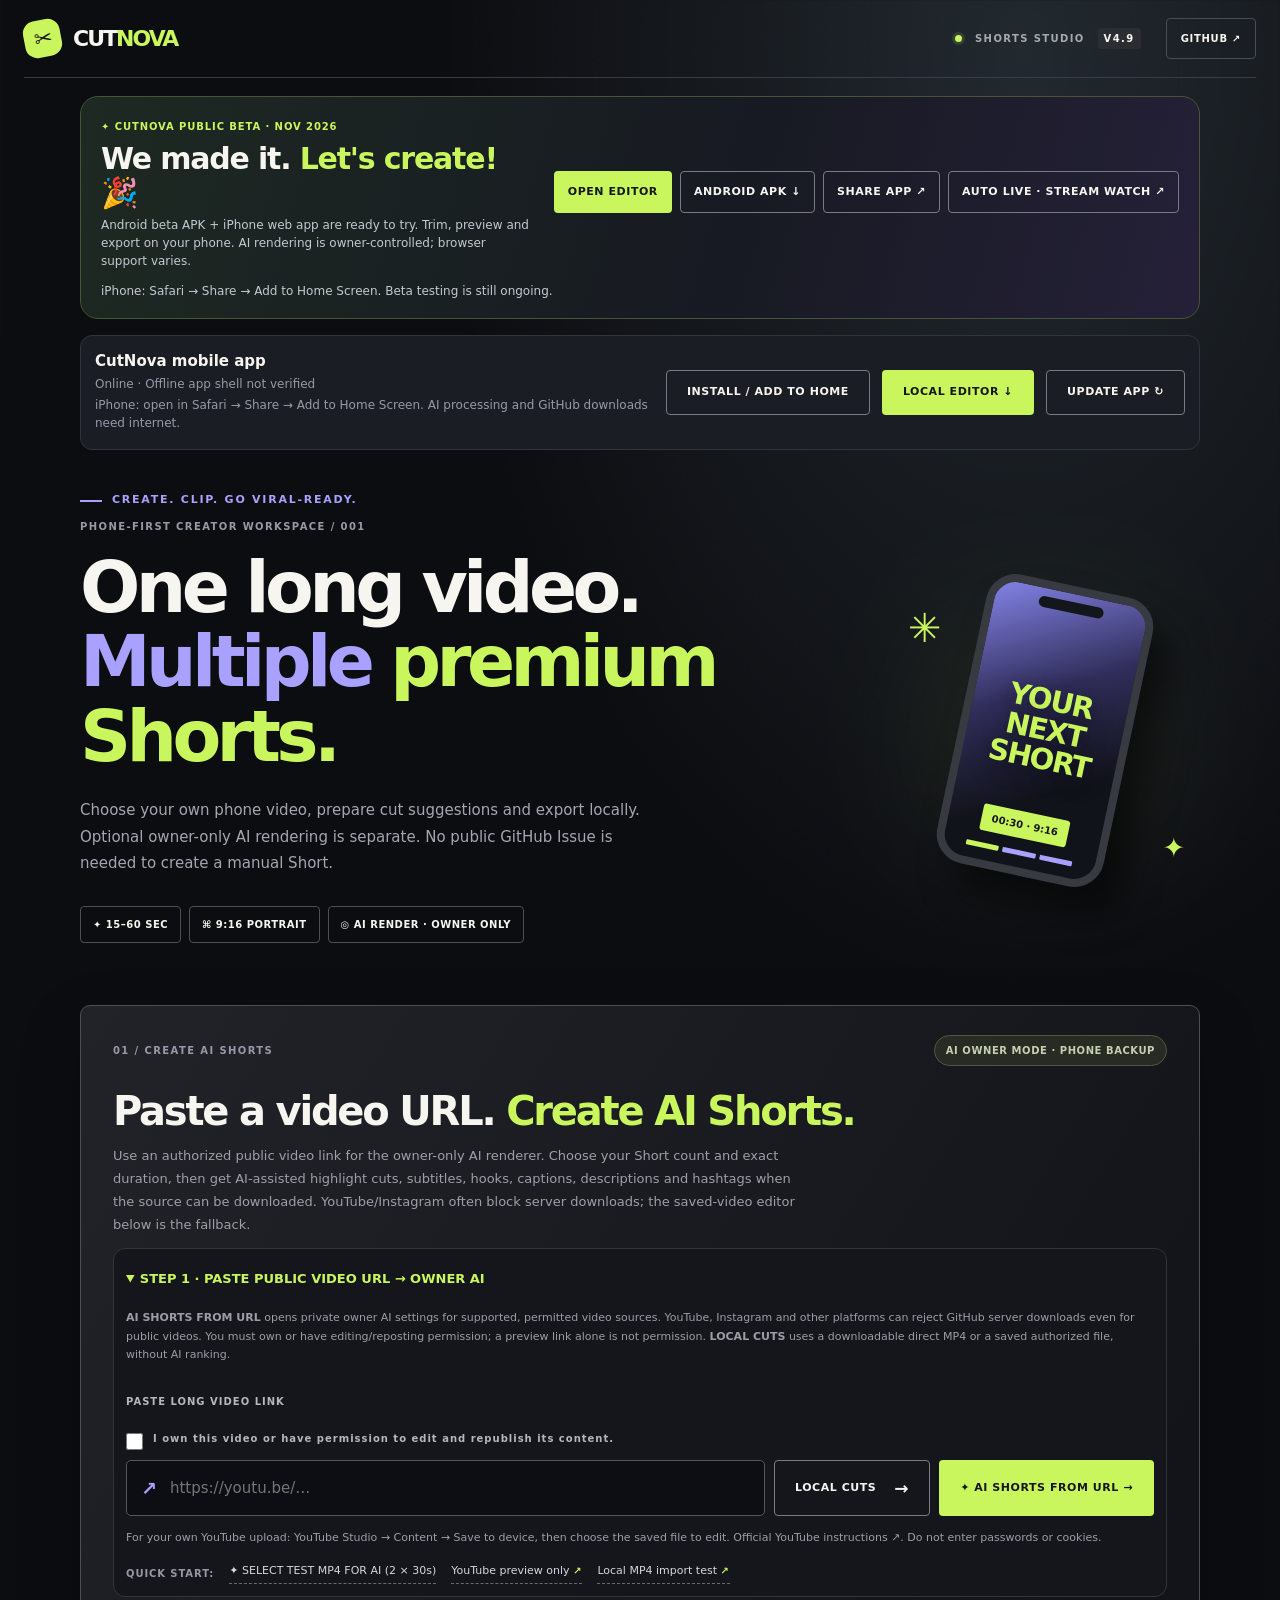
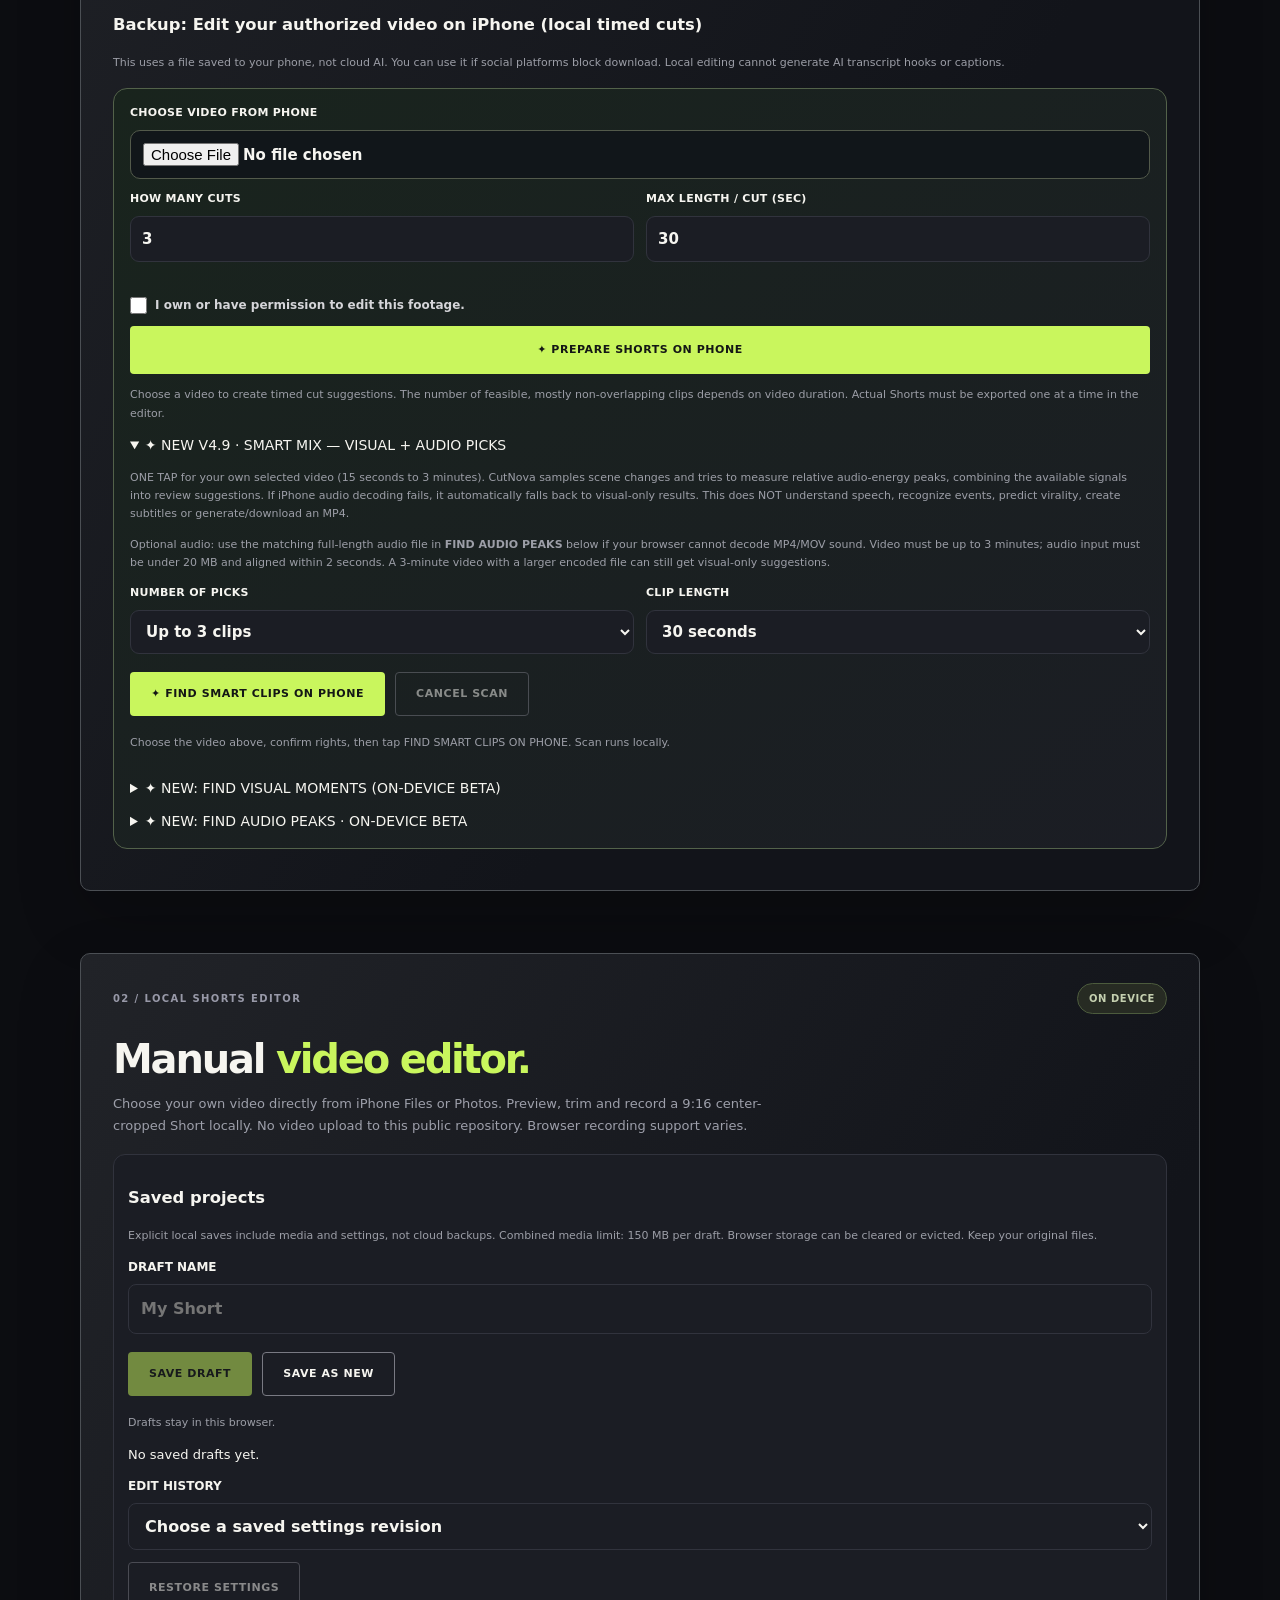
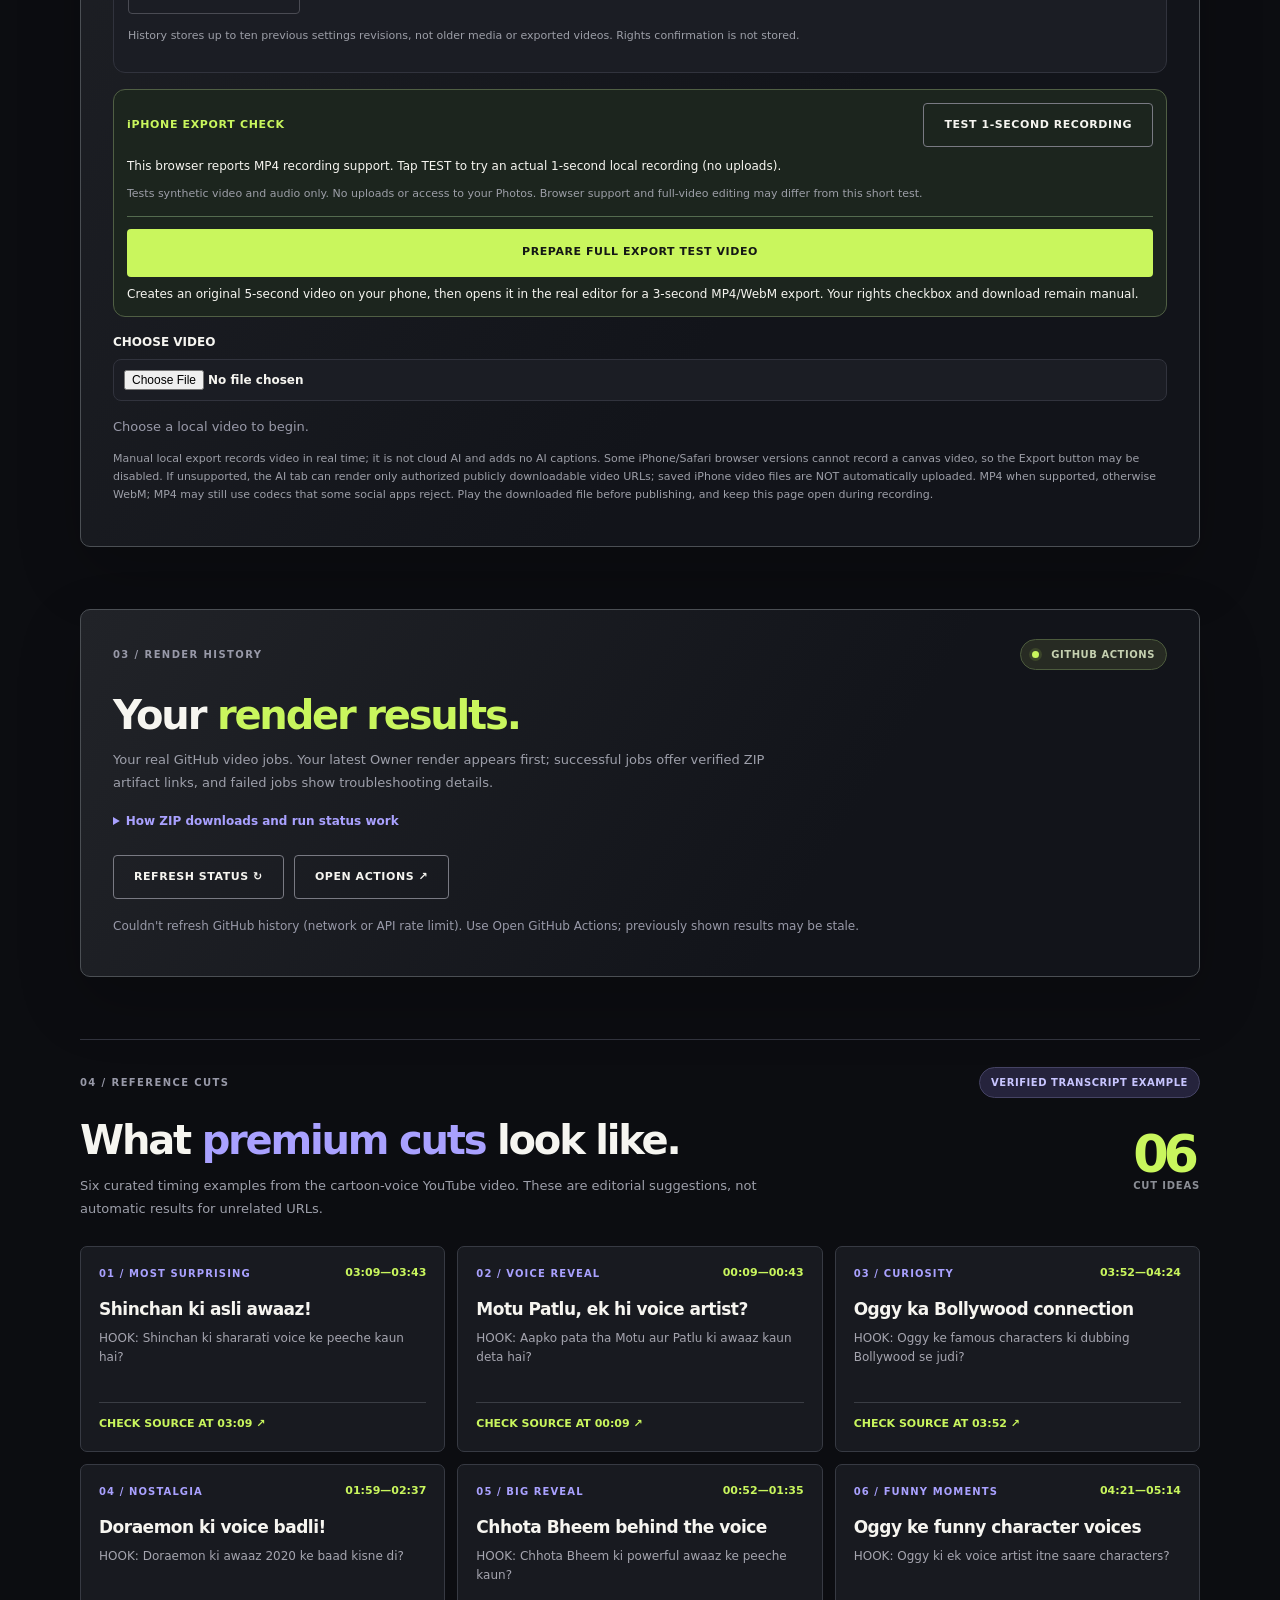
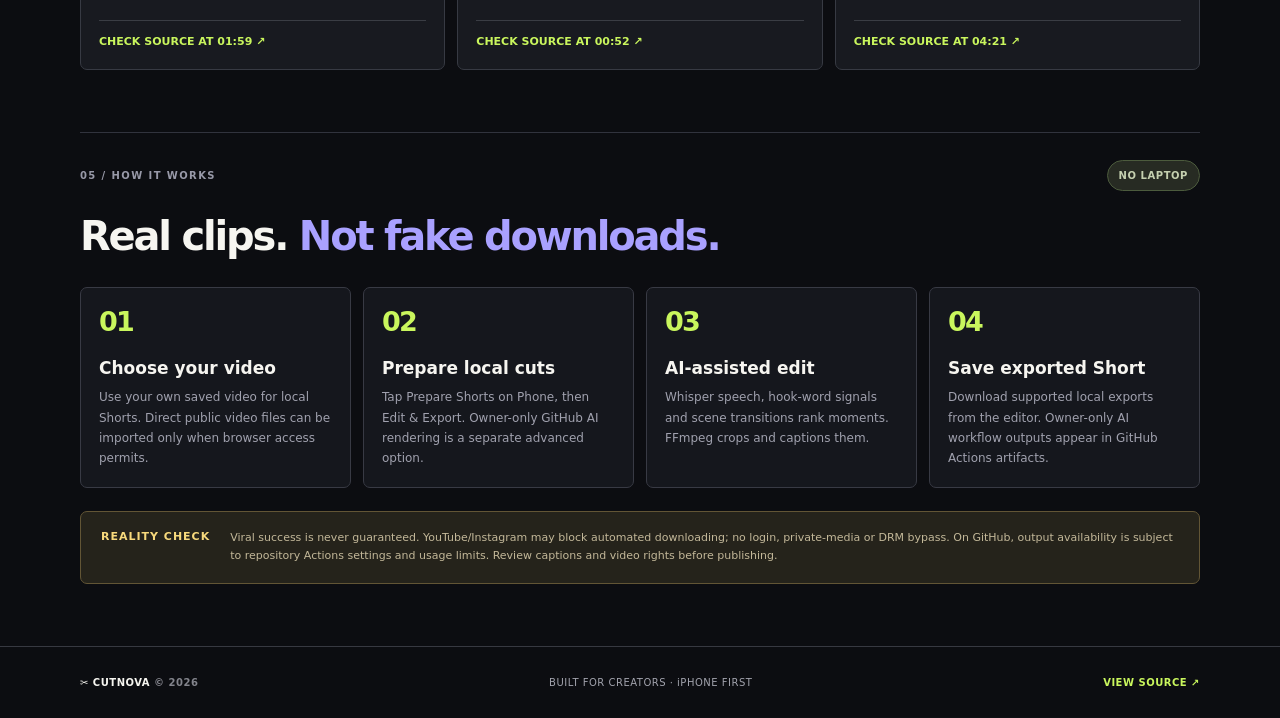
==== commit b225b030: "ui: add one-tap Smart Mix panel and honest local analysis limitations to CutNova iPhone home" ====
--- a/index.html
+++ b/index.html
@@ -20,7 +20,7 @@
   <div class="app-shell">
     <header class="topbar">
       <a class="brand" href="./" aria-label="CutNova home"><span class="brand-mark">✂</span><span>CUT<span class="accent">NOVA</span></span></a>
-      <span class="topbar-caption"><span class="status-dot"></span> SHORTS STUDIO <b>V4.8</b></span>
+      <span class="topbar-caption"><span class="status-dot"></span> SHORTS STUDIO <b>V4.9</b></span>
       <a class="topbar-github" href="https://github.com/addachai03-stack/index.html-" target="_blank" rel="noopener noreferrer">GITHUB ↗</a>
     </header>
     <main class="container">
@@ -141,6 +141,26 @@
           <button type="button" id="quick-generate" class="btn btn-lime">✦ PREPARE SHORTS ON PHONE</button>
           <p id="quick-status" class="footnote" role="status" aria-live="polite">Choose a video to create timed cut suggestions. The number of feasible, mostly non-overlapping clips depends on video duration. Actual Shorts must be exported one at a time in the editor.</p>
           <div id="quick-results" class="quick-results" hidden></div>
+
+          <details class="visual-finder" id="smart-mix-panel" open>
+            <summary>✦ NEW V4.9 · SMART MIX — VISUAL + AUDIO PICKS</summary>
+            <p class="footnote">ONE TAP for your own selected video (15 seconds to 3 minutes). CutNova samples scene changes and tries to measure relative audio-energy peaks, combining the available signals into review suggestions. If iPhone audio decoding fails, it automatically falls back to visual-only results. This does NOT understand speech, recognize events, predict virality, create subtitles or generate/download an MP4.</p>
+            <p class="footnote">Optional audio: use the matching full-length audio file in <strong>FIND AUDIO PEAKS</strong> below if your browser cannot decode MP4/MOV sound. Video must be up to 3 minutes; audio input must be under 20 MB and aligned within 2 seconds. A 3-minute video with a larger encoded file can still get visual-only suggestions.</p>
+            <div class="quick-select-row">
+              <label>NUMBER OF PICKS
+                <select id="smart-mix-count"><option value="1">1 clip</option><option value="3" selected>Up to 3 clips</option><option value="6">Up to 6 clips</option></select>
+              </label>
+              <label>CLIP LENGTH
+                <select id="smart-mix-length"><option value="15">15 seconds</option><option value="30" selected>30 seconds</option><option value="45">45 seconds</option><option value="60">60 seconds</option></select>
+              </label>
+            </div>
+            <div class="history-toolbar">
+              <button id="smart-mix-start" type="button" class="btn btn-lime">✦ FIND SMART CLIPS ON PHONE</button>
+              <button id="smart-mix-stop" type="button" class="btn btn-outline" disabled>CANCEL SCAN</button>
+            </div>
+            <p id="smart-mix-status" class="footnote" role="status" aria-live="polite">Choose the video above, confirm rights, then tap FIND SMART CLIPS ON PHONE. Scan runs locally.</p>
+            <div id="smart-mix-results" class="quick-results" hidden></div>
+          </details>
           <details class="visual-finder" id="visual-finder">
             <summary>✦ NEW: FIND VISUAL MOMENTS (ON-DEVICE BETA)</summary>
             <p class="footnote">Scans at most the first 12 minutes of a video saved on your phone, using up to 46 tiny frame samples. Suggests 15–60s clips around visual changes, not AI speech analysis, chat peaks, action recognition or guaranteed exciting highlights. The video is never uploaded. Your phone must support seeking the file.</p>
@@ -335,6 +355,7 @@
   <script type="module" src="./app.js"></script>
   <script defer src="./local-highlights.js"></script>
   <script defer src="./audio-peaks.js"></script>
+  <script defer src="./smart-mix.js"></script>
   <script defer src="./owner-render.js"></script>
   <script defer src="./jobs.js"></script>
   <script defer src="./editor.js"></script>
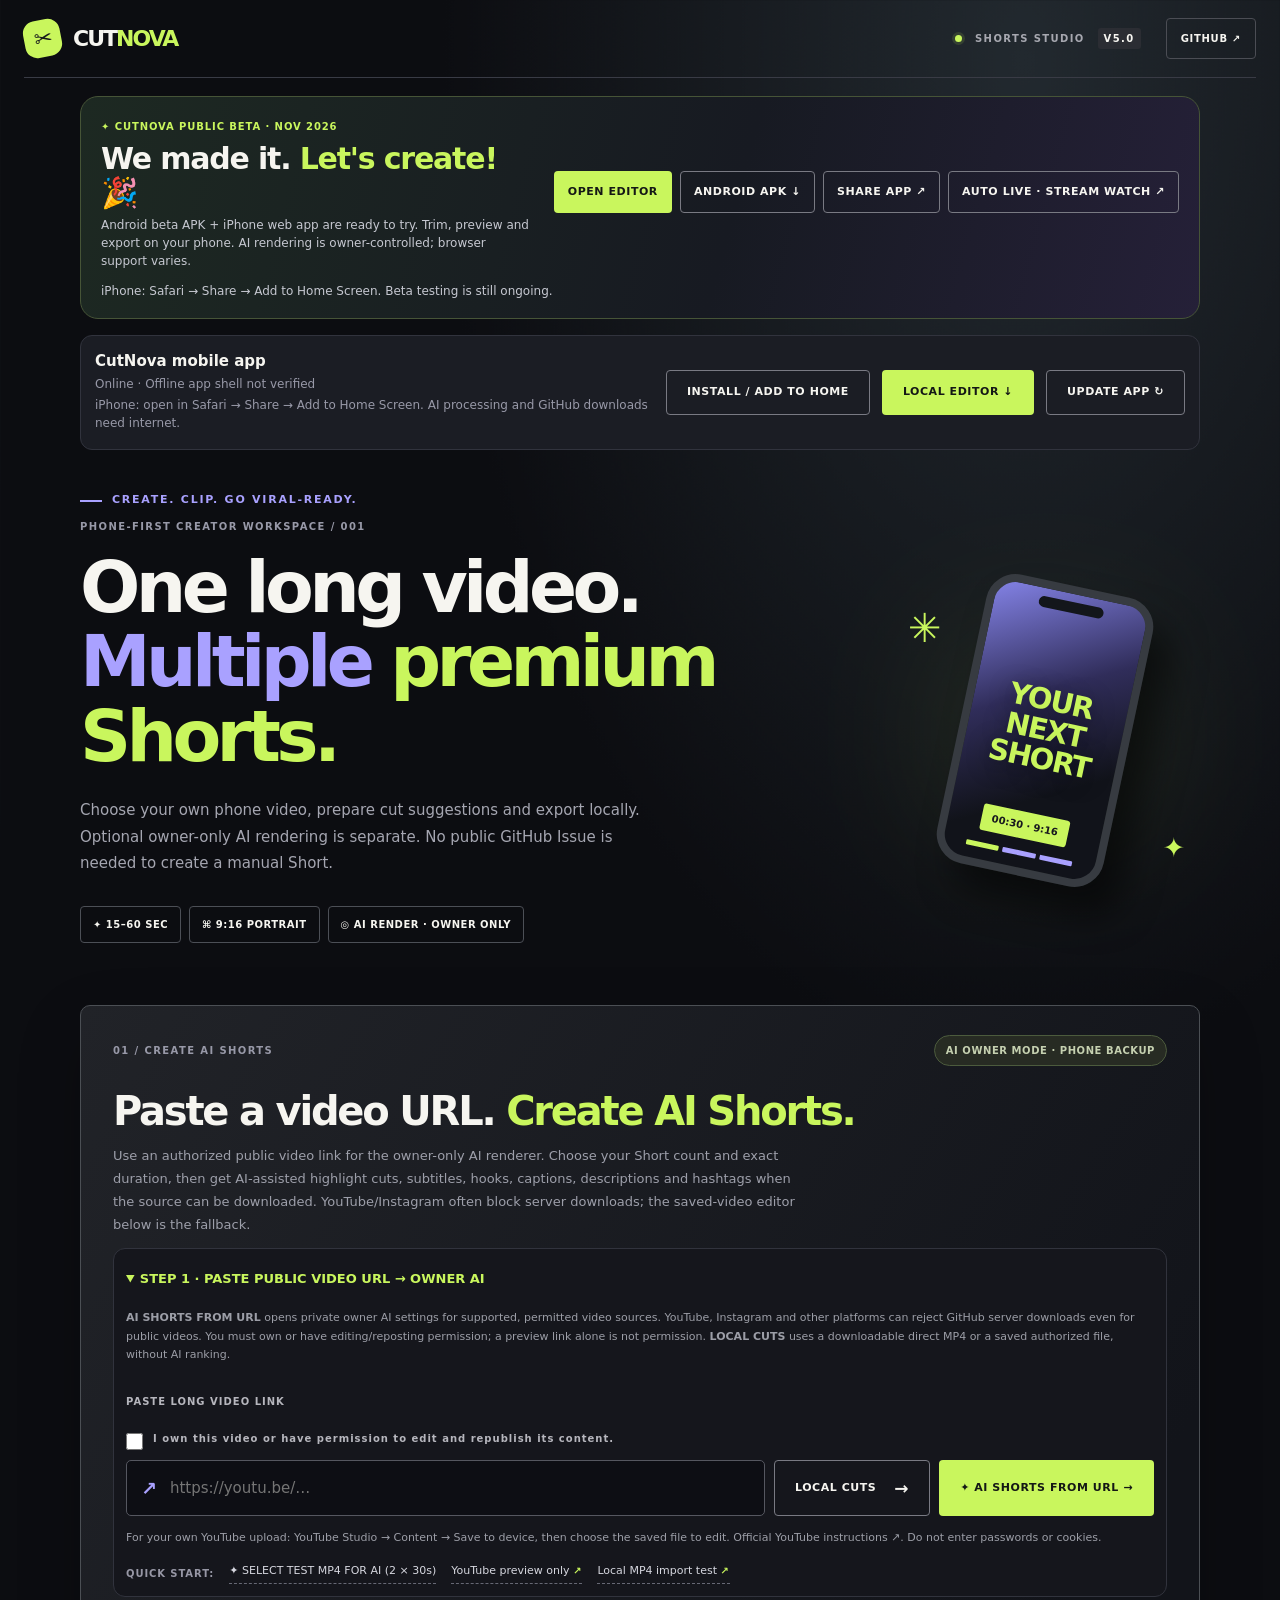
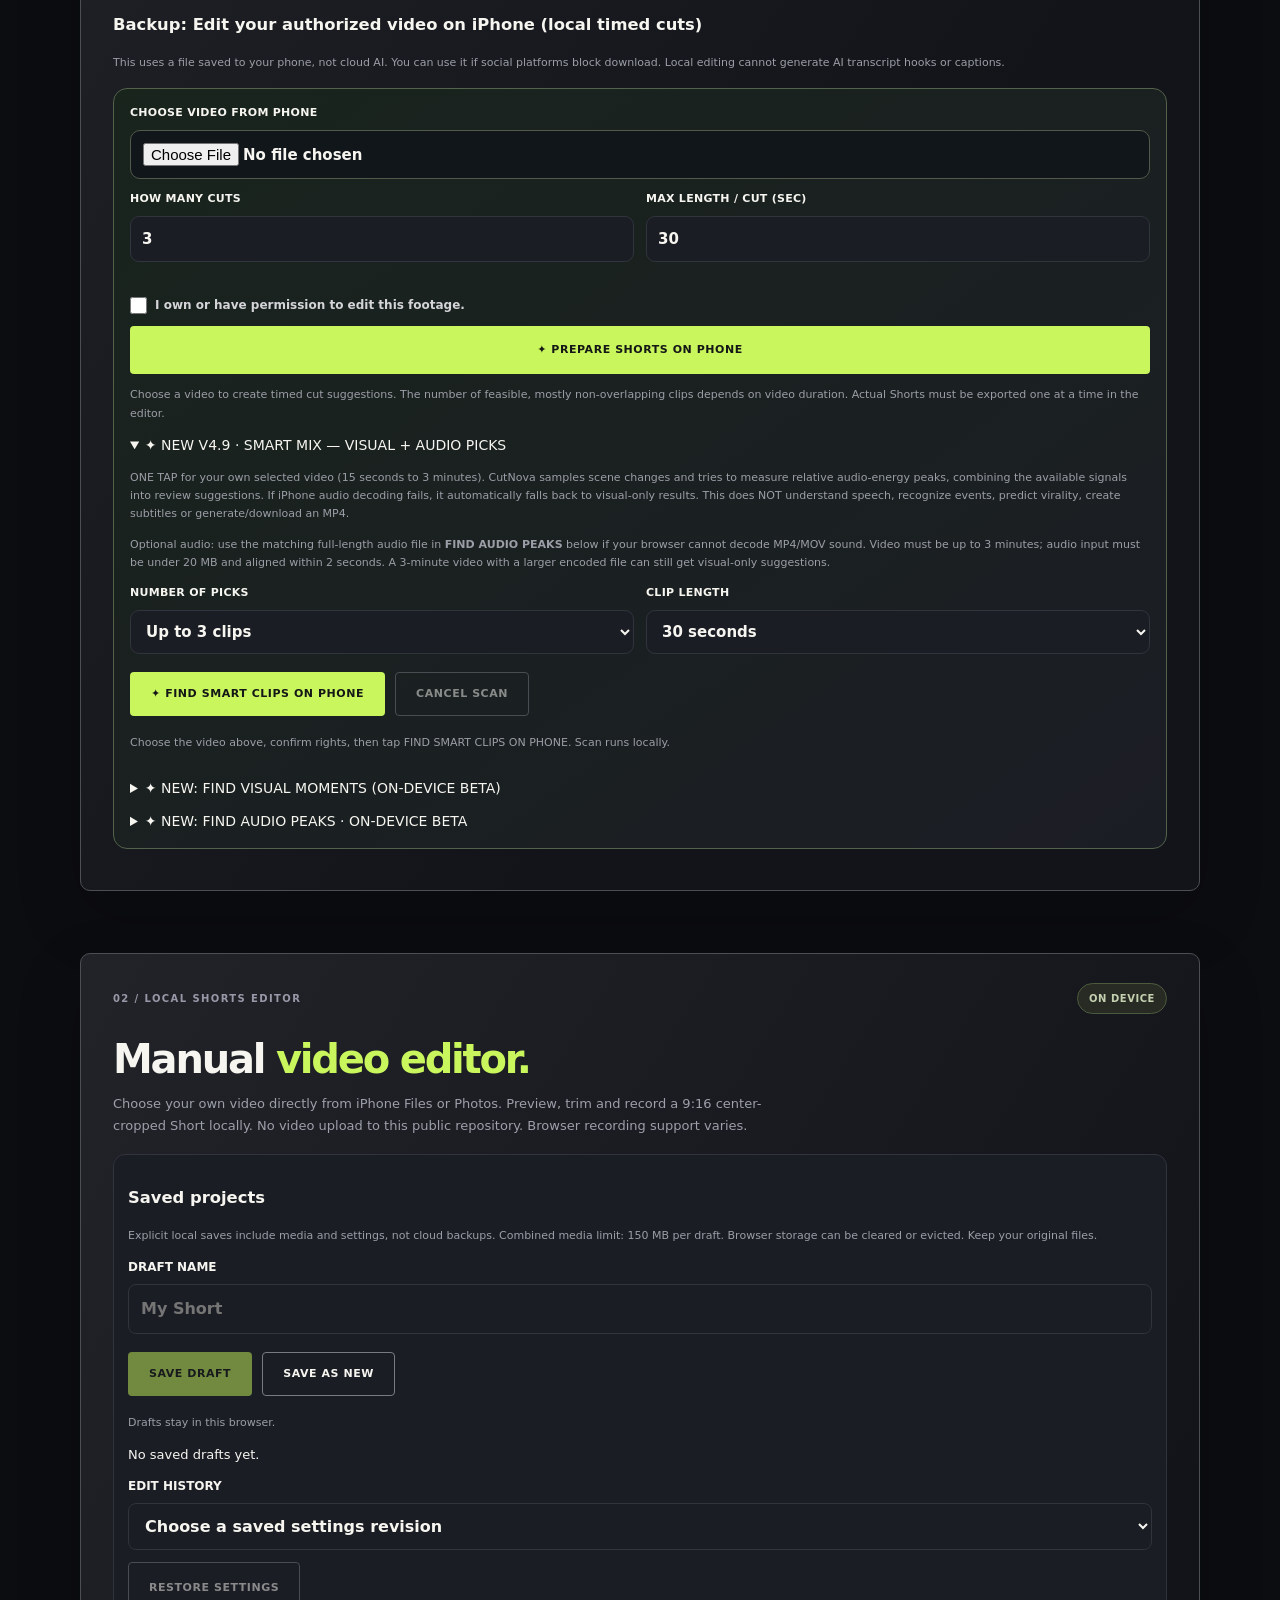
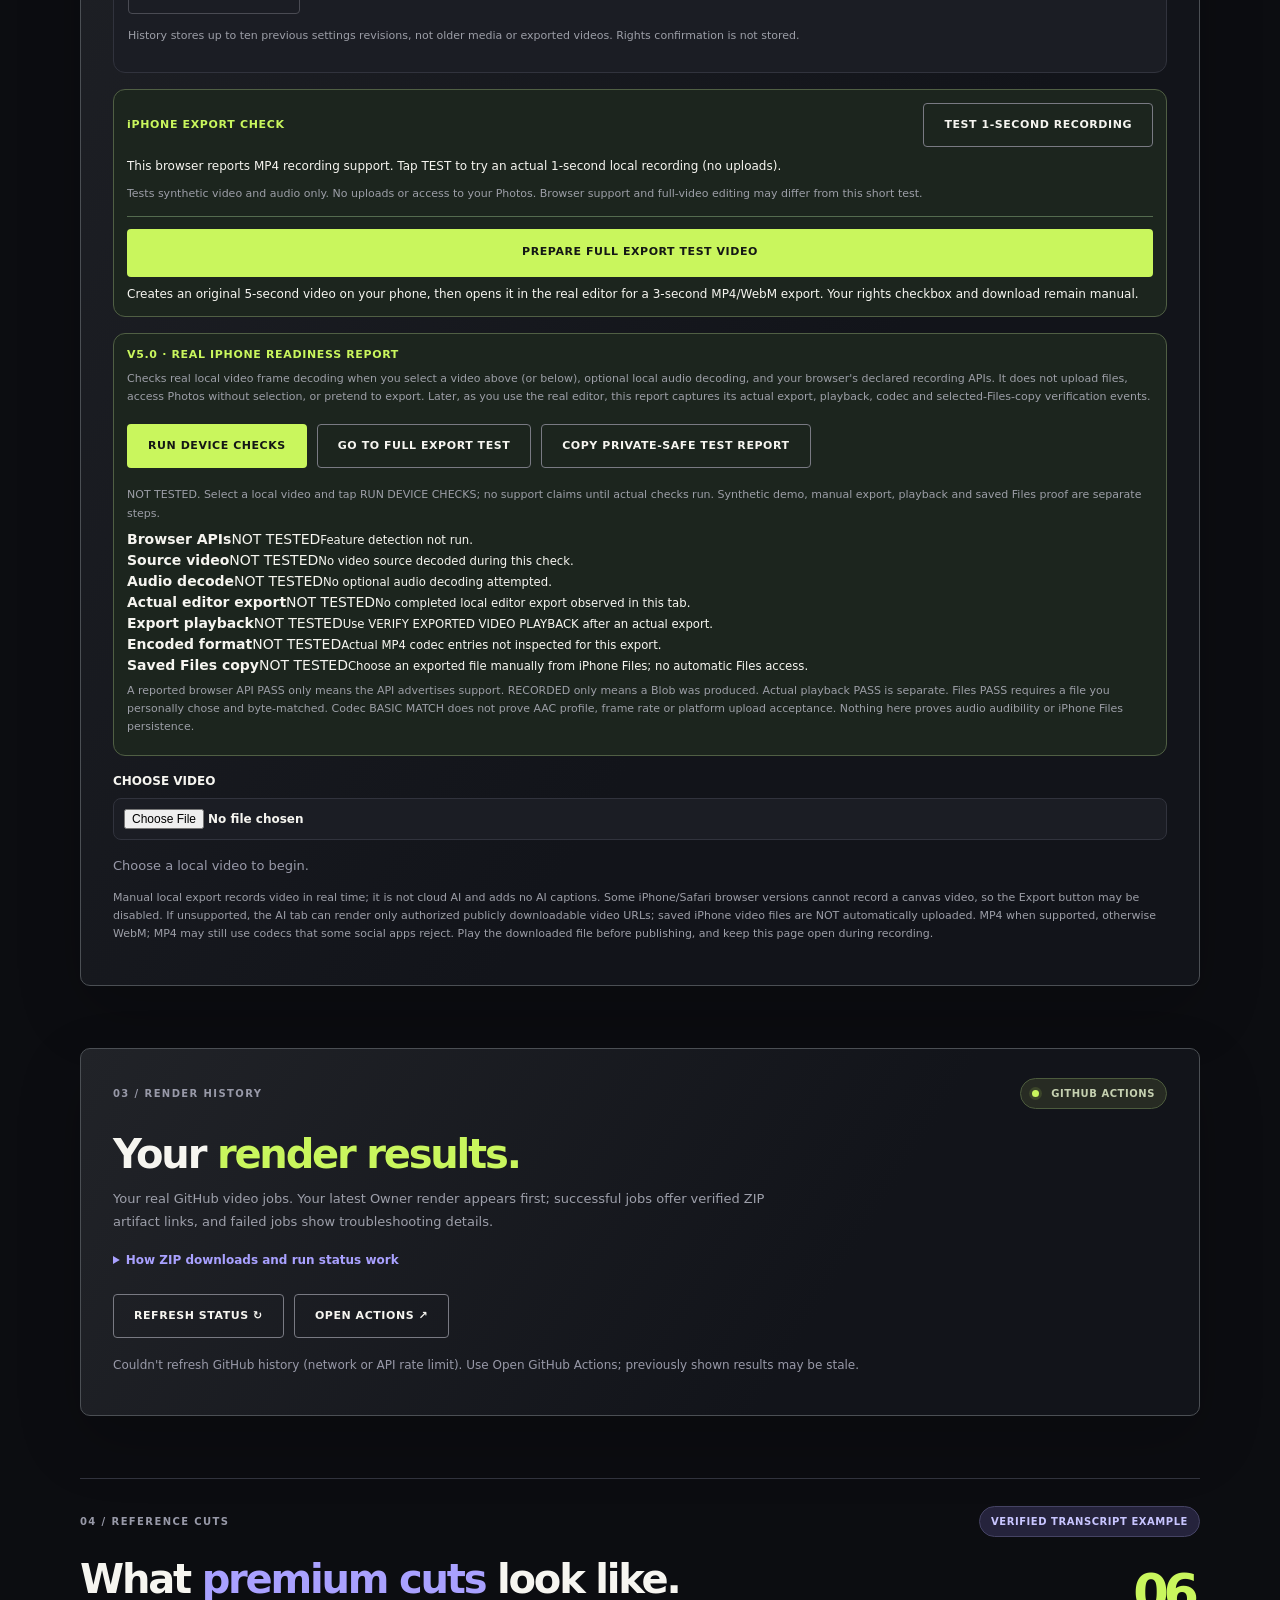
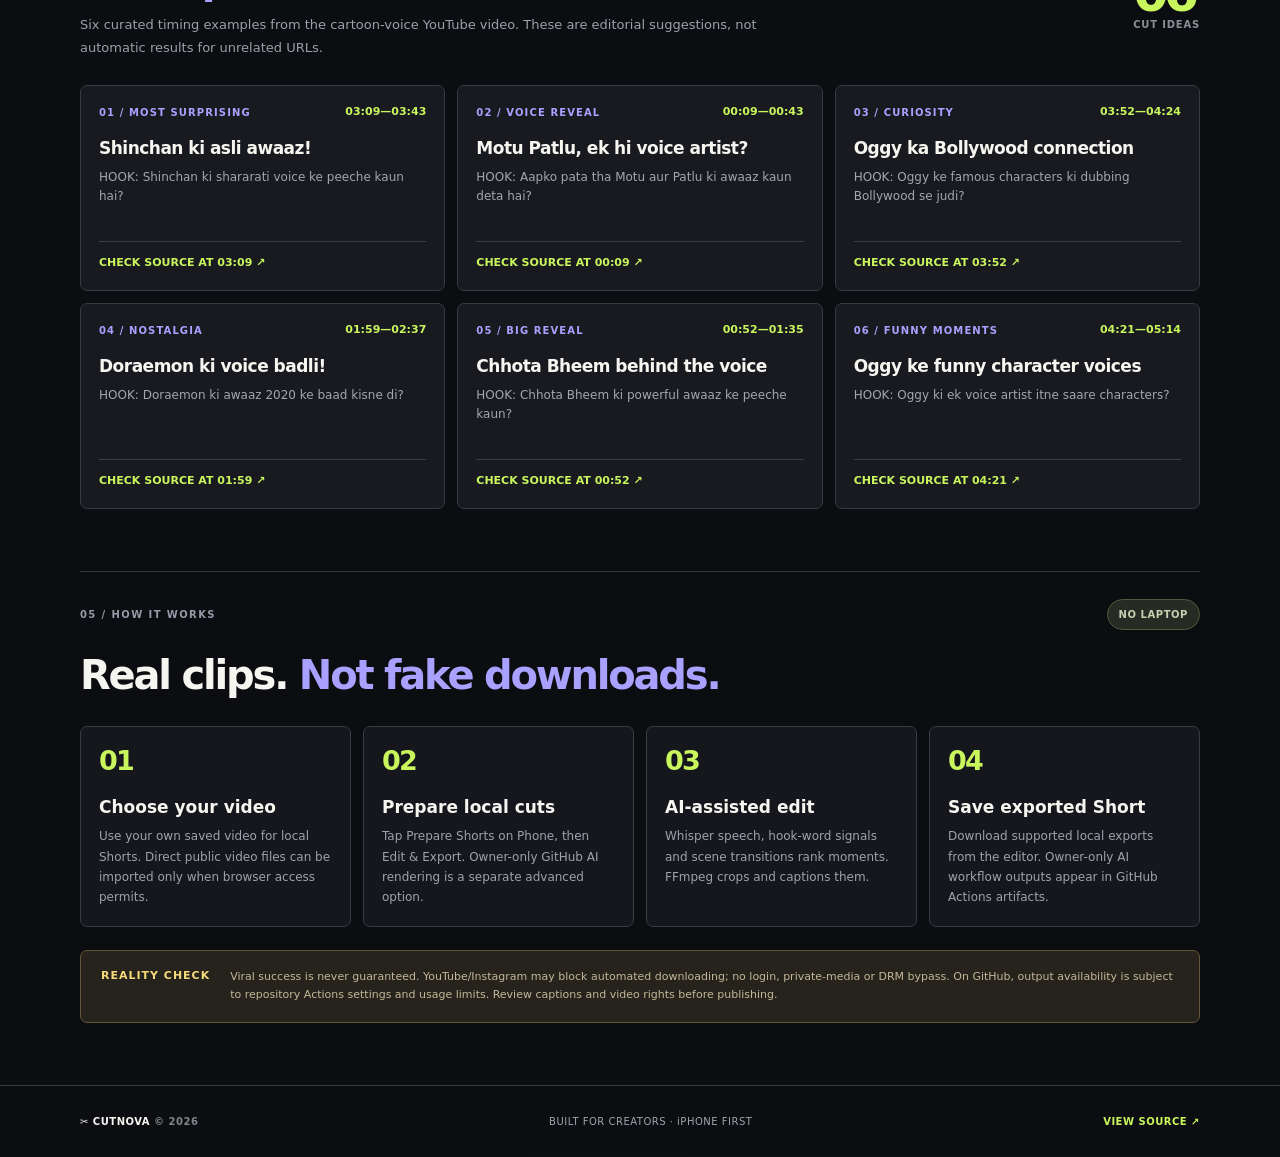
==== commit 015367b9: "ui: add explicit phone verification report alongside real export and saved Files controls" ====
--- a/index.html
+++ b/index.html
@@ -20,7 +20,7 @@
   <div class="app-shell">
     <header class="topbar">
       <a class="brand" href="./" aria-label="CutNova home"><span class="brand-mark">✂</span><span>CUT<span class="accent">NOVA</span></span></a>
-      <span class="topbar-caption"><span class="status-dot"></span> SHORTS STUDIO <b>V4.9</b></span>
+      <span class="topbar-caption"><span class="status-dot"></span> SHORTS STUDIO <b>V5.0</b></span>
       <a class="topbar-github" href="https://github.com/addachai03-stack/index.html-" target="_blank" rel="noopener noreferrer">GITHUB ↗</a>
     </header>
     <main class="container">
@@ -230,6 +230,21 @@
             <p id="edit-prepare-status" role="status" aria-live="polite">Creates an original 5-second video on your phone, then opens it in the real editor for a 3-second MP4/WebM export. Your rights checkbox and download remain manual.</p>
           </div>
         </section>
+
+        <section class="device-export-check" id="device-qa-panel" aria-labelledby="qa-heading">
+          <div class="export-check-head">
+            <strong id="qa-heading">V5.0 · REAL IPHONE READINESS REPORT</strong>
+          </div>
+          <p class="footnote">Checks real local video frame decoding when you select a video above (or below), optional local audio decoding, and your browser's declared recording APIs. It does not upload files, access Photos without selection, or pretend to export. Later, as you use the real editor, this report captures its actual export, playback, codec and selected-Files-copy verification events.</p>
+          <div class="history-toolbar">
+            <button id="qa-run" type="button" class="btn btn-lime">RUN DEVICE CHECKS</button>
+            <button id="qa-demo" type="button" class="btn btn-outline">GO TO FULL EXPORT TEST</button>
+            <button id="qa-copy" type="button" class="btn btn-outline">COPY PRIVATE-SAFE TEST REPORT</button>
+          </div>
+          <p class="footnote" id="qa-summary" role="status" aria-live="polite">NOT TESTED. Select a local video and tap RUN DEVICE CHECKS; no support claims until actual checks run. Synthetic demo, manual export, playback and saved Files proof are separate steps.</p>
+          <div id="qa-output" class="qa-output" aria-label="Device readiness check results"></div>
+          <p class="footnote">A reported browser API PASS only means the API advertises support. RECORDED only means a Blob was produced. Actual playback PASS is separate. Files PASS requires a file you personally chose and byte-matched. Codec BASIC MATCH does not prove AAC profile, frame rate or platform upload acceptance. Nothing here proves audio audibility or iPhone Files persistence.</p>
+        </section>
         <label class="edit-file-label">CHOOSE VIDEO <input id="edit-file" type="file" accept="video/*,.mp4,.mov,.webm"/></label>
         <div id="edit-fields" hidden>
           <div class="edit-preview"><canvas id="edit-canvas" aria-label="Edited portrait video preview"></canvas></div>
@@ -363,6 +378,7 @@
   <script defer src="./full-export-test.js"></script>
   <script defer src="./playback-check.js"></script>
   <script defer src="./saved-file-check.js"></script>
+  <script defer src="./device-qa.js"></script>
   <script defer src="./native-share.js"></script>
   <script defer src="./social-codec-check.js"></script>
   <script defer src="./local-reencode.js"></script>
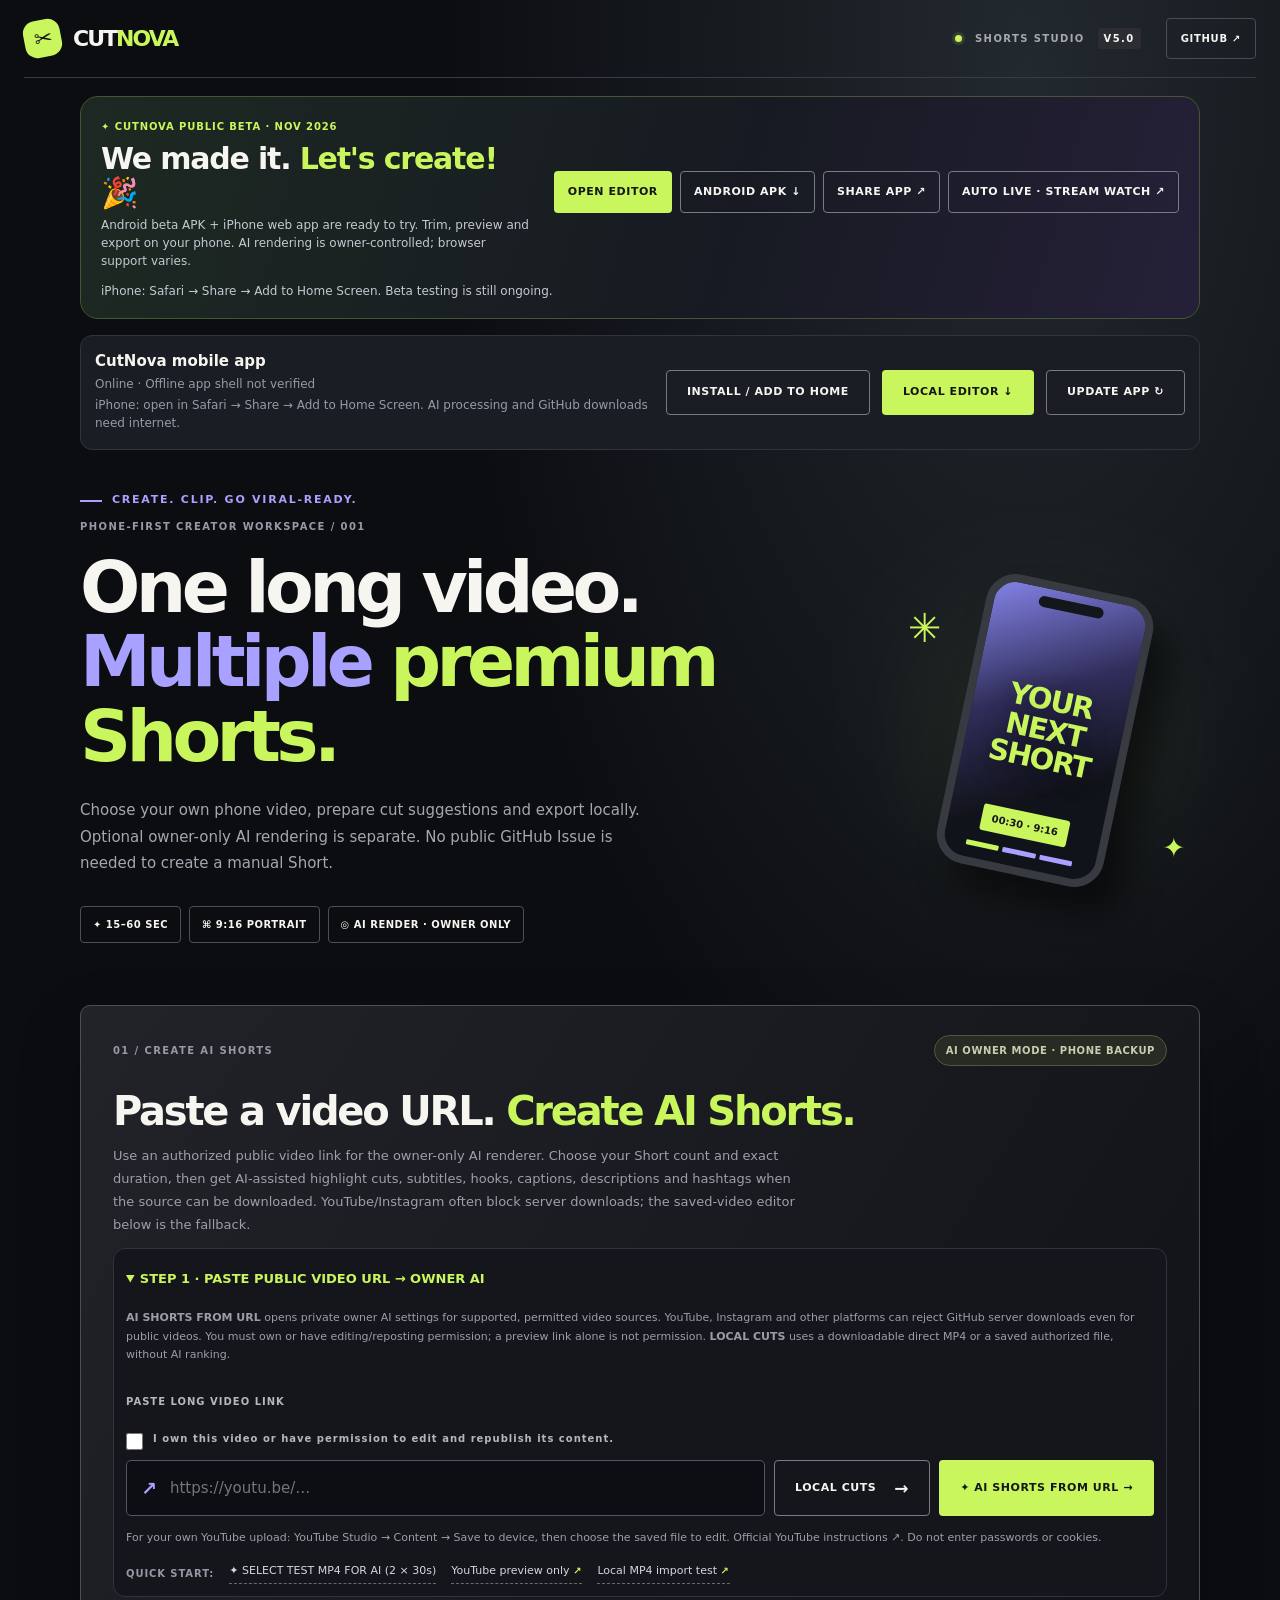
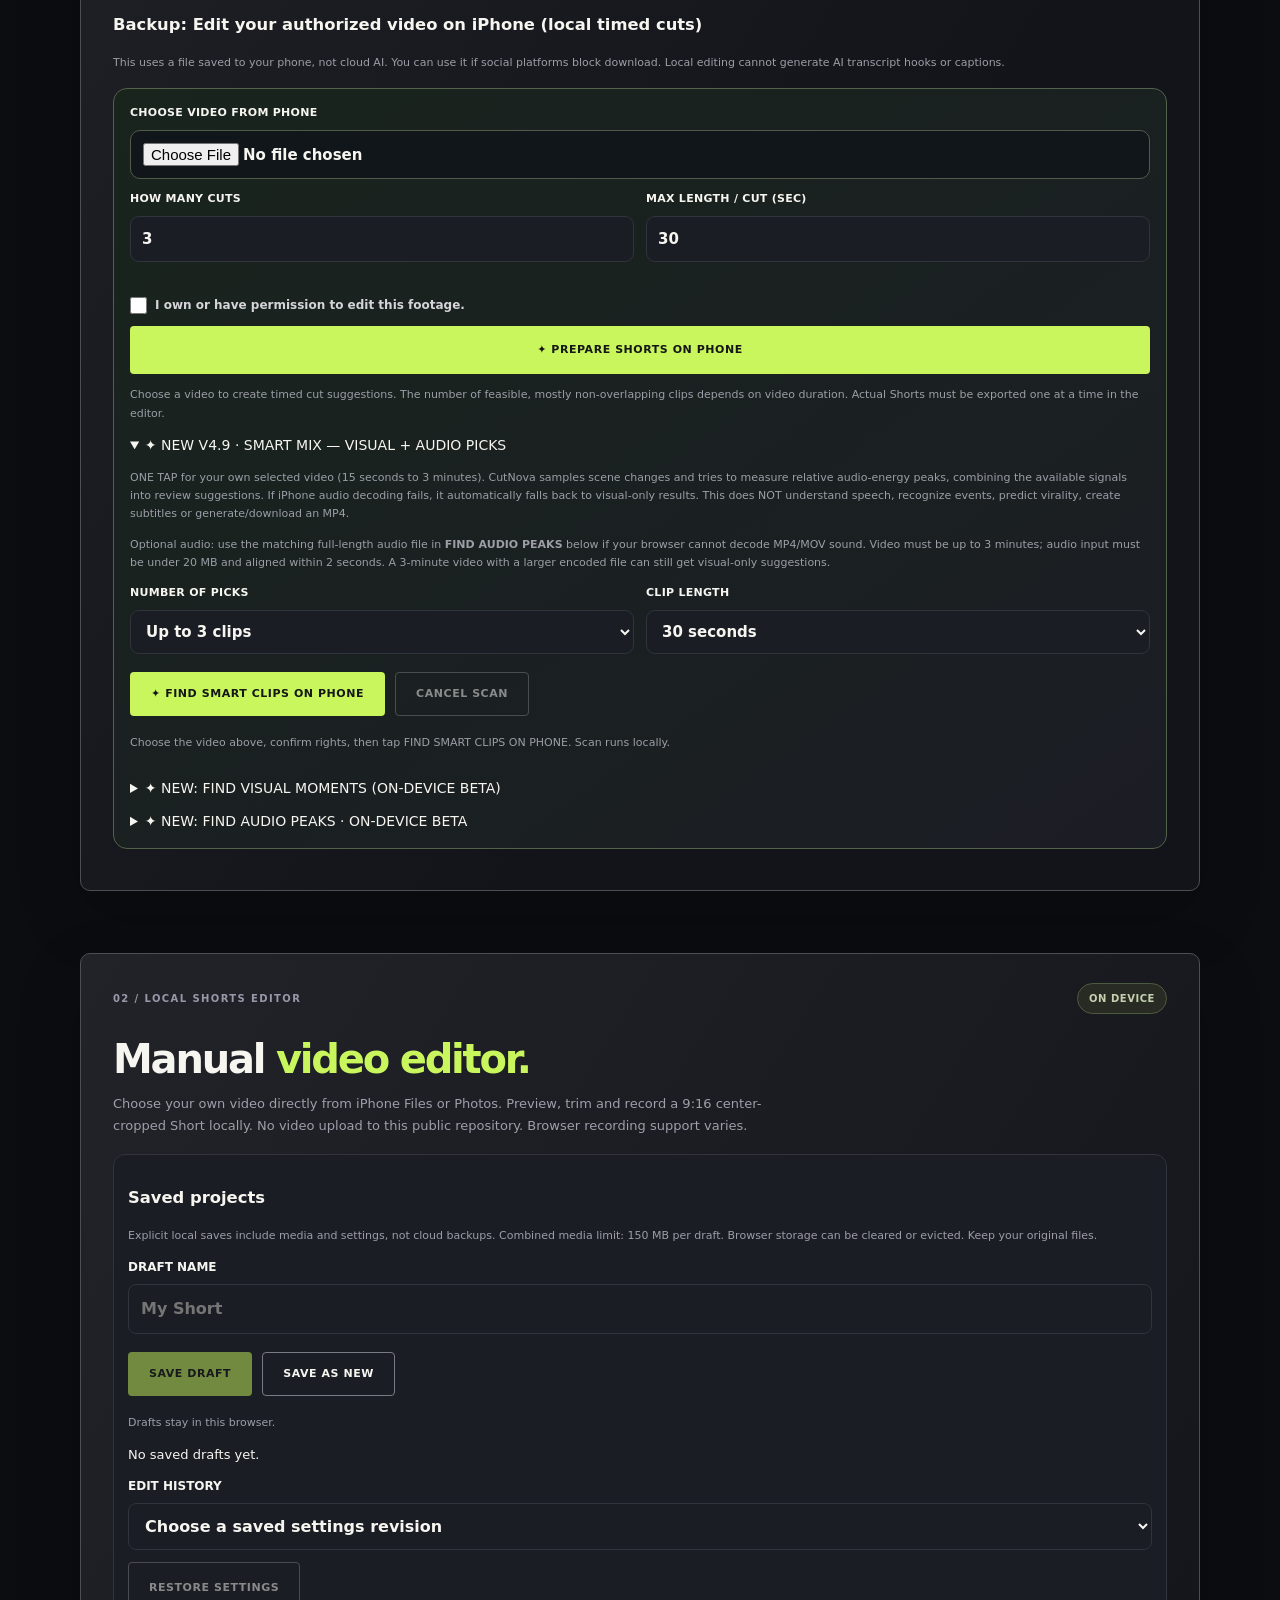
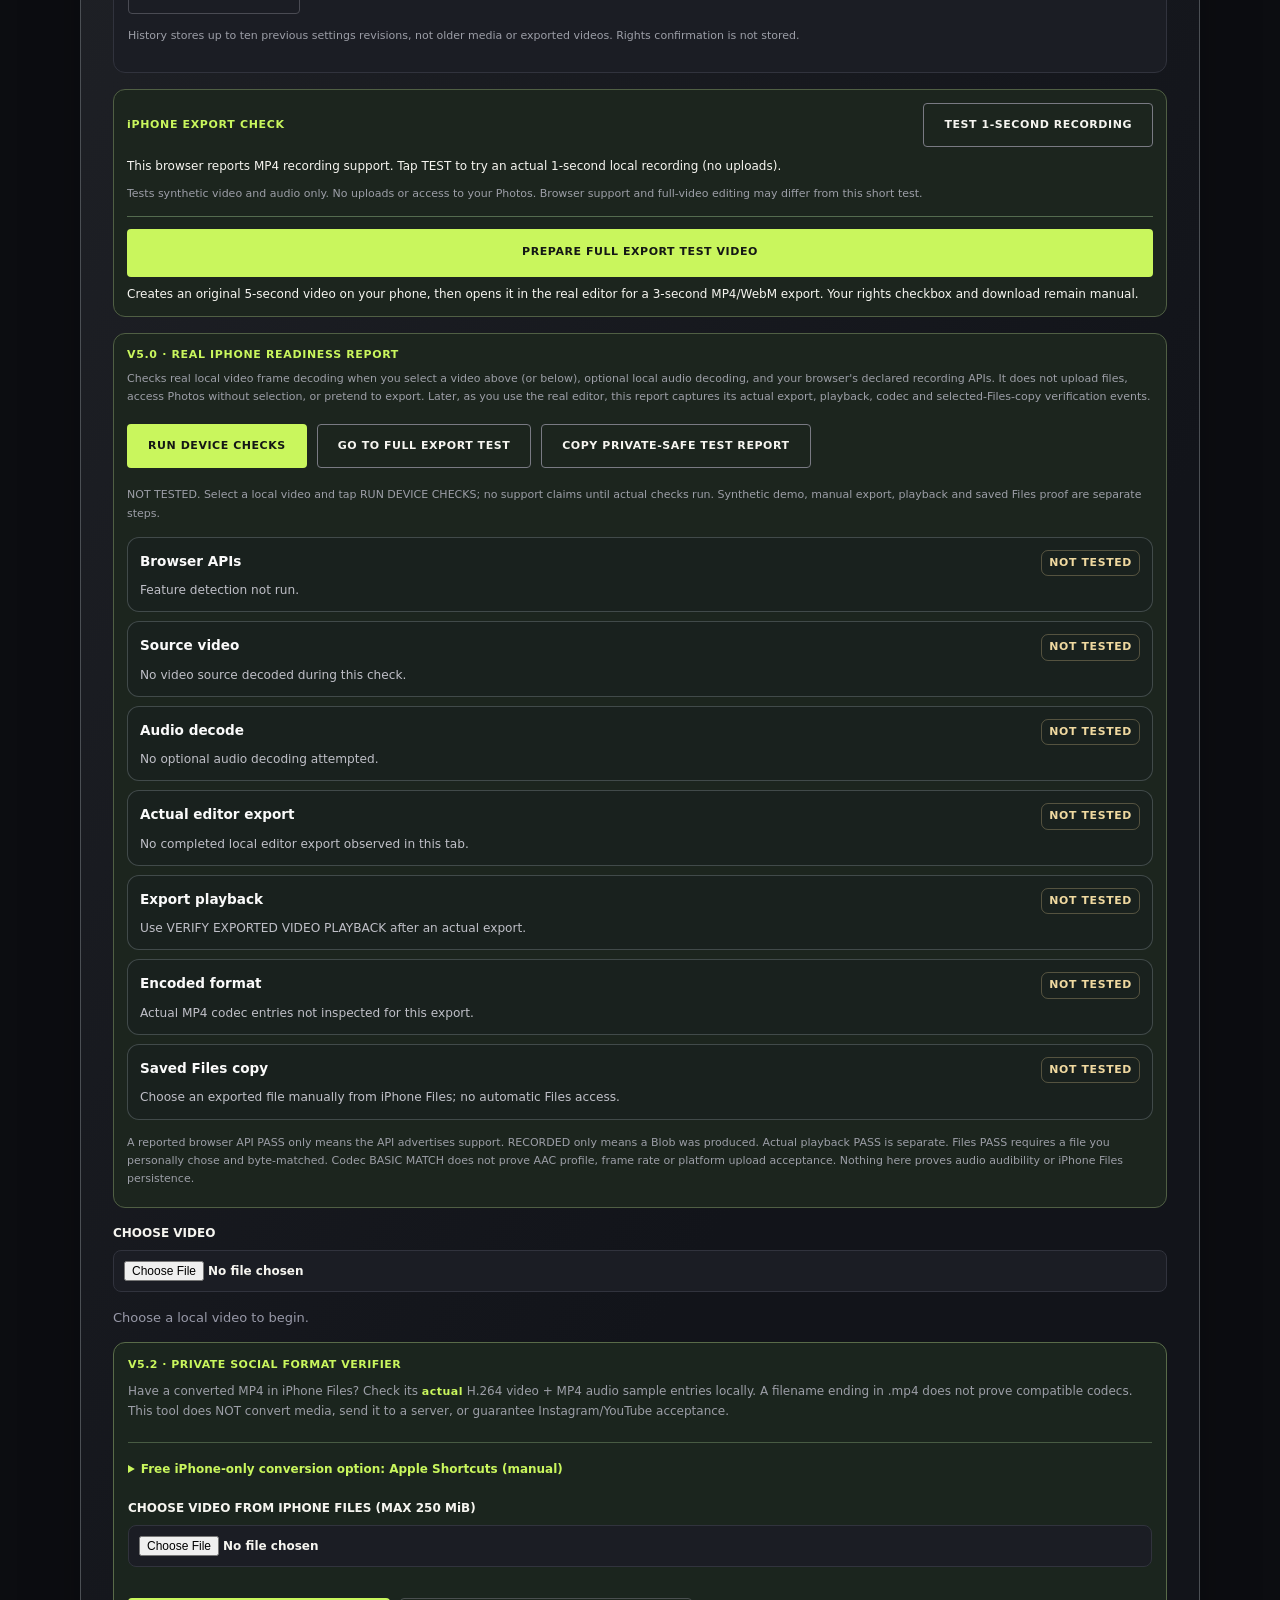
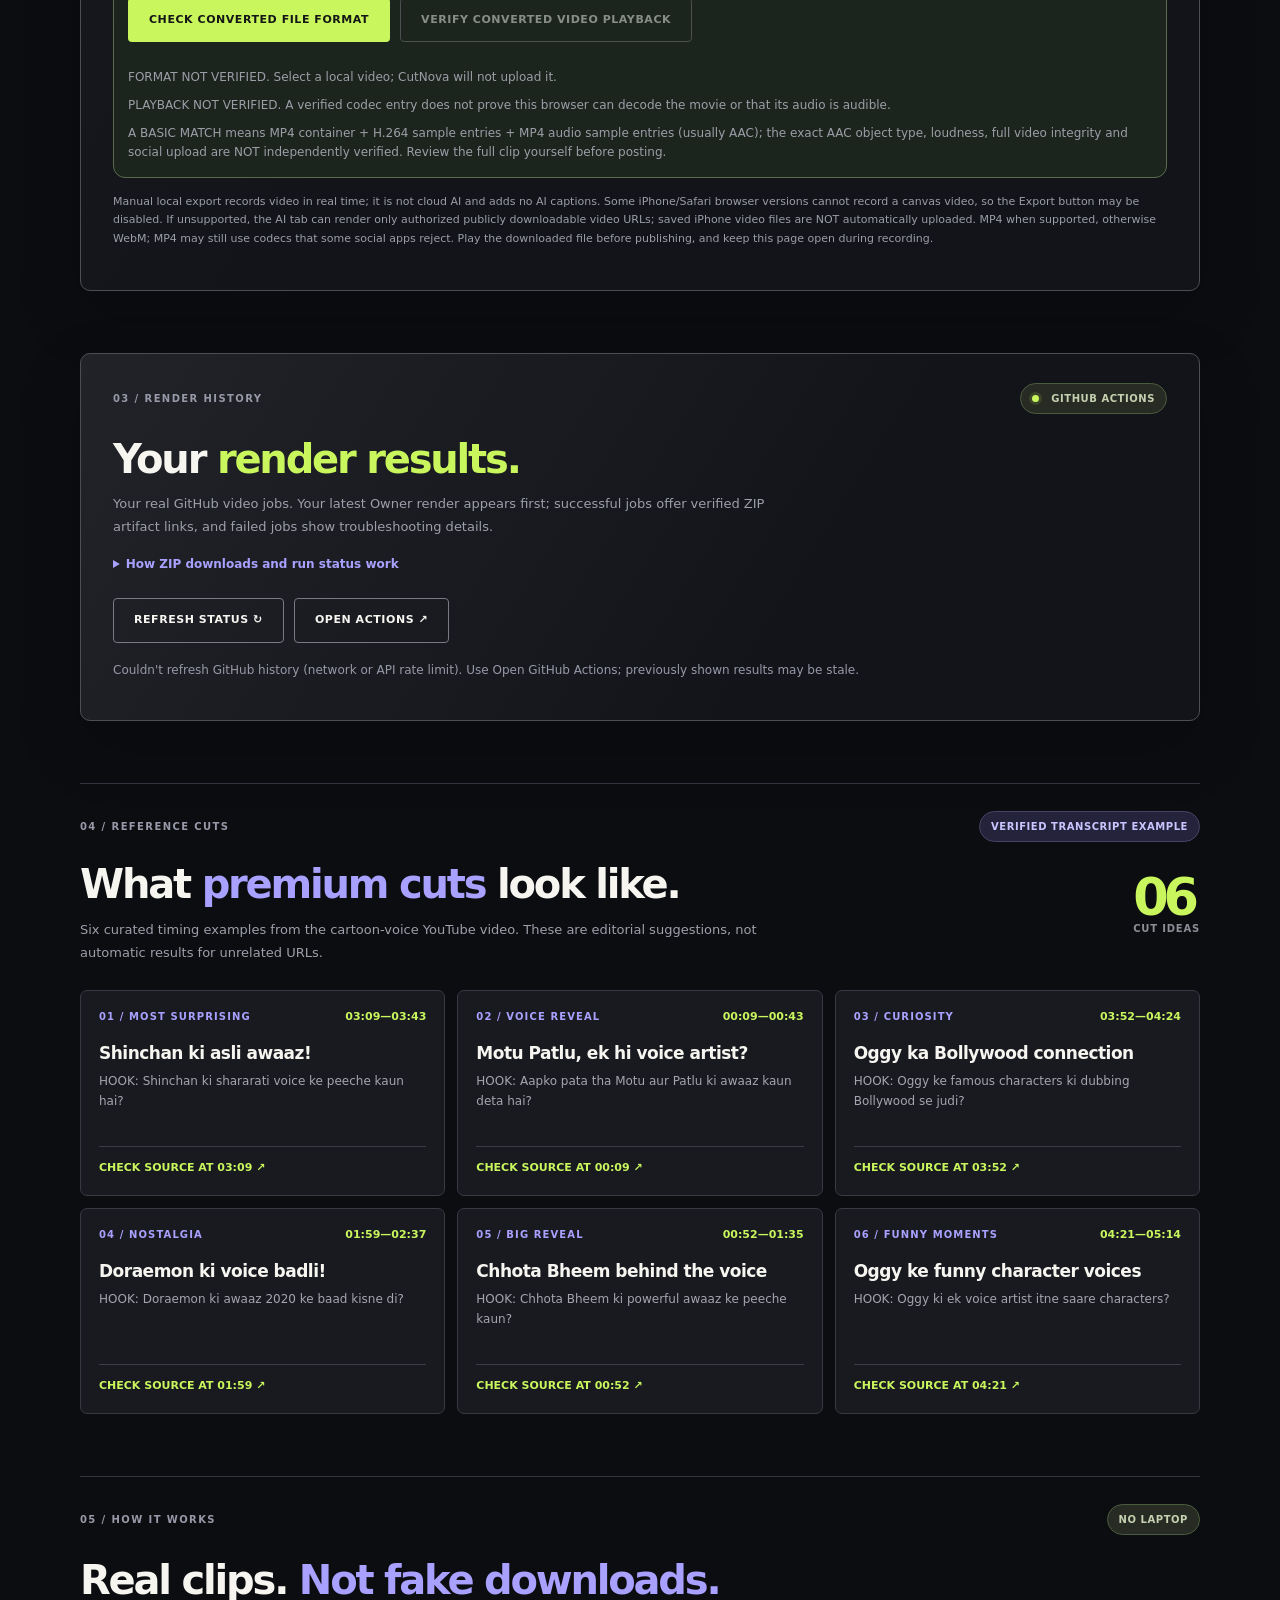
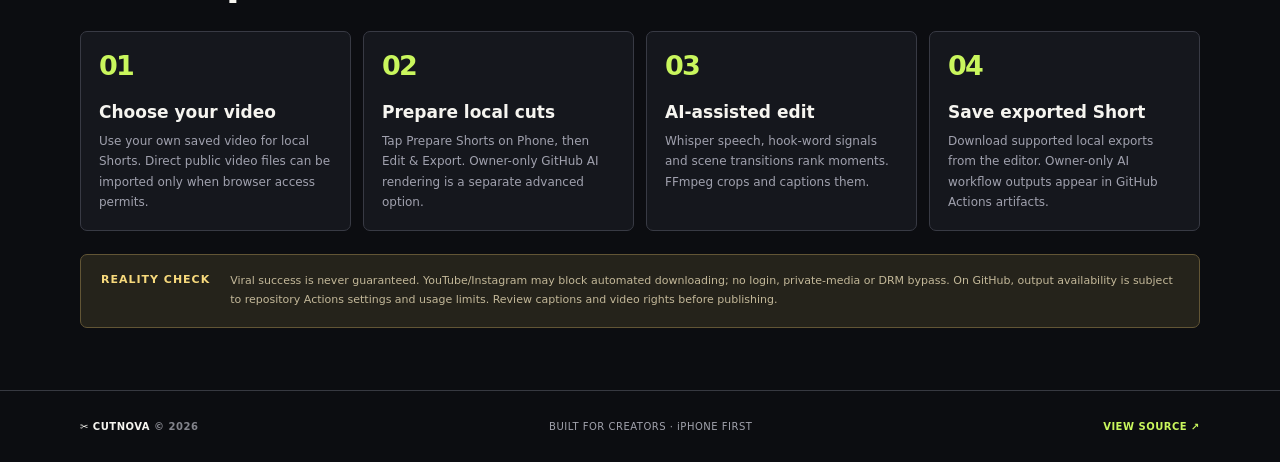
==== commit f41fc7af: "ui: add private converted-file audit and optional offline Apple Shortcuts instructions" ====
--- a/index.html
+++ b/index.html
@@ -318,6 +318,26 @@
           </div>
           <p class="footnote">On iPhone, if your browser opens a preview instead of saving automatically, use Share → Save to Files. The website cannot access Files until you choose a file yourself. Play the saved video and listen for audio before posting.</p>
         </div>
+        <section class="saved-file-check" id="social-file-panel" aria-labelledby="social-file-heading">
+          <strong id="social-file-heading">V5.2 · PRIVATE SOCIAL FORMAT VERIFIER</strong>
+          <p class="footnote">Have a converted MP4 in iPhone Files? Check its <strong>actual</strong> H.264 video + MP4 audio sample entries locally. A filename ending in .mp4 does not prove compatible codecs. This tool does NOT convert media, send it to a server, or guarantee Instagram/YouTube acceptance.</p>
+          <details class="social-converter-help">
+            <summary>Free iPhone-only conversion option: Apple Shortcuts (manual)</summary>
+            <p class="footnote">After saving your own CutNova video to Files, open the built-in <strong>Shortcuts</strong> app. Make a shortcut accepting a video (from Share Sheet or a file picker), add <strong>Encode Media</strong> with <strong>Audio Only OFF</strong>, choose H.264 or a compatible video format if offered on your iOS version, then <strong>Save File</strong>. Run that shortcut on your saved video. Options vary by iOS; if H.264 is unavailable, do not assume the output was converted. Select the output in this verifier to check actual codecs. Files stay private unless you explicitly share them.</p>
+            <p class="footnote">Browser-native strict H.264/AAC recording remains available above only if your browser advertises both codecs; no unsupported encoder is fabricated. The separate Owner GitHub converter accepts PUBLIC authorized URLs only—never private iPhone Files.</p>
+          </details>
+          <label class="edit-file-label" for="social-file-input">CHOOSE VIDEO FROM IPHONE FILES (MAX 250 MiB)
+            <input id="social-file-input" type="file" accept="video/*,.mp4,.mov,.m4v,.webm">
+          </label>
+          <div class="history-toolbar">
+            <button id="social-file-check" type="button" class="btn btn-lime">CHECK CONVERTED FILE FORMAT</button>
+            <button id="social-file-play" type="button" class="btn btn-outline" disabled>VERIFY CONVERTED VIDEO PLAYBACK</button>
+          </div>
+          <p id="social-file-status" class="footnote" role="status" aria-live="polite" data-result="not-tested">FORMAT NOT VERIFIED. Select a local video; CutNova will not upload it.</p>
+          <video id="social-file-preview" controls playsinline preload="metadata" hidden aria-label="Local converted video preview"></video>
+          <p id="social-file-play-status" class="footnote" role="status" aria-live="polite">PLAYBACK NOT VERIFIED. A verified codec entry does not prove this browser can decode the movie or that its audio is audible.</p>
+          <p class="footnote">A BASIC MATCH means MP4 container + H.264 sample entries + MP4 audio sample entries (usually AAC); the exact AAC object type, loudness, full video integrity and social upload are NOT independently verified. Review the full clip yourself before posting.</p>
+        </section>
         <p class="footnote">Manual local export records video in real time; it is not cloud AI and adds no AI captions. Some iPhone/Safari browser versions cannot record a canvas video, so the Export button may be disabled. If unsupported, the AI tab can render only authorized publicly downloadable video URLs; saved iPhone video files are NOT automatically uploaded. MP4 when supported, otherwise WebM; MP4 may still use codecs that some social apps reject. Play the downloaded file before publishing, and keep this page open during recording.</p>
         </div>
       </section>
@@ -381,6 +401,7 @@
   <script defer src="./device-qa.js"></script>
   <script defer src="./native-share.js"></script>
   <script defer src="./social-codec-check.js"></script>
+  <script defer src="./social-file-verify.js"></script>
   <script defer src="./local-reencode.js"></script>
   <script defer src="./pwa.js"></script>
   <script defer src="./nav.js"></script>
--- a/styles.css
+++ b/styles.css
@@ -341,3 +341,12 @@
 .owner-render-tools{margin:12px 0 0}
 .owner-render-tools a{display:inline-block;margin:8px 8px 0 0}
 @media(max-width:800px){.quick-shorts{margin:10px 0;padding:12px}.quick-cut{padding:9px}.quick-cut .btn{font-size:10px}.url-tools{margin-top:10px}.quick-select-row{gap:8px}}
+
+/* V5.0 — evidence rows; neutral labels avoid claiming product-wide readiness. */
+.qa-output{display:grid;gap:9px;margin:14px 0}
+.qa-row{display:grid;grid-template-columns:minmax(105px,1fr) auto;gap:5px 12px;align-items:baseline;
+  border:1px solid rgba(200,210,220,.23);background:rgba(20,26,32,.32);border-radius:12px;padding:12px}
+.qa-row strong{font-size:.85rem;color:#fafafa}
+.qa-row .qa-state{font-size:.68rem;font-weight:800;letter-spacing:.06em;
+  color:#f0d9a0;border:1px solid rgba(240,210,150,.28);border-radius:7px;padding:4px 7px}
+.qa-row small{grid-column:1 / -1;color:#bfbfc7;font-size:.76rem;overflow-wrap:anywhere;line-height:1.5}
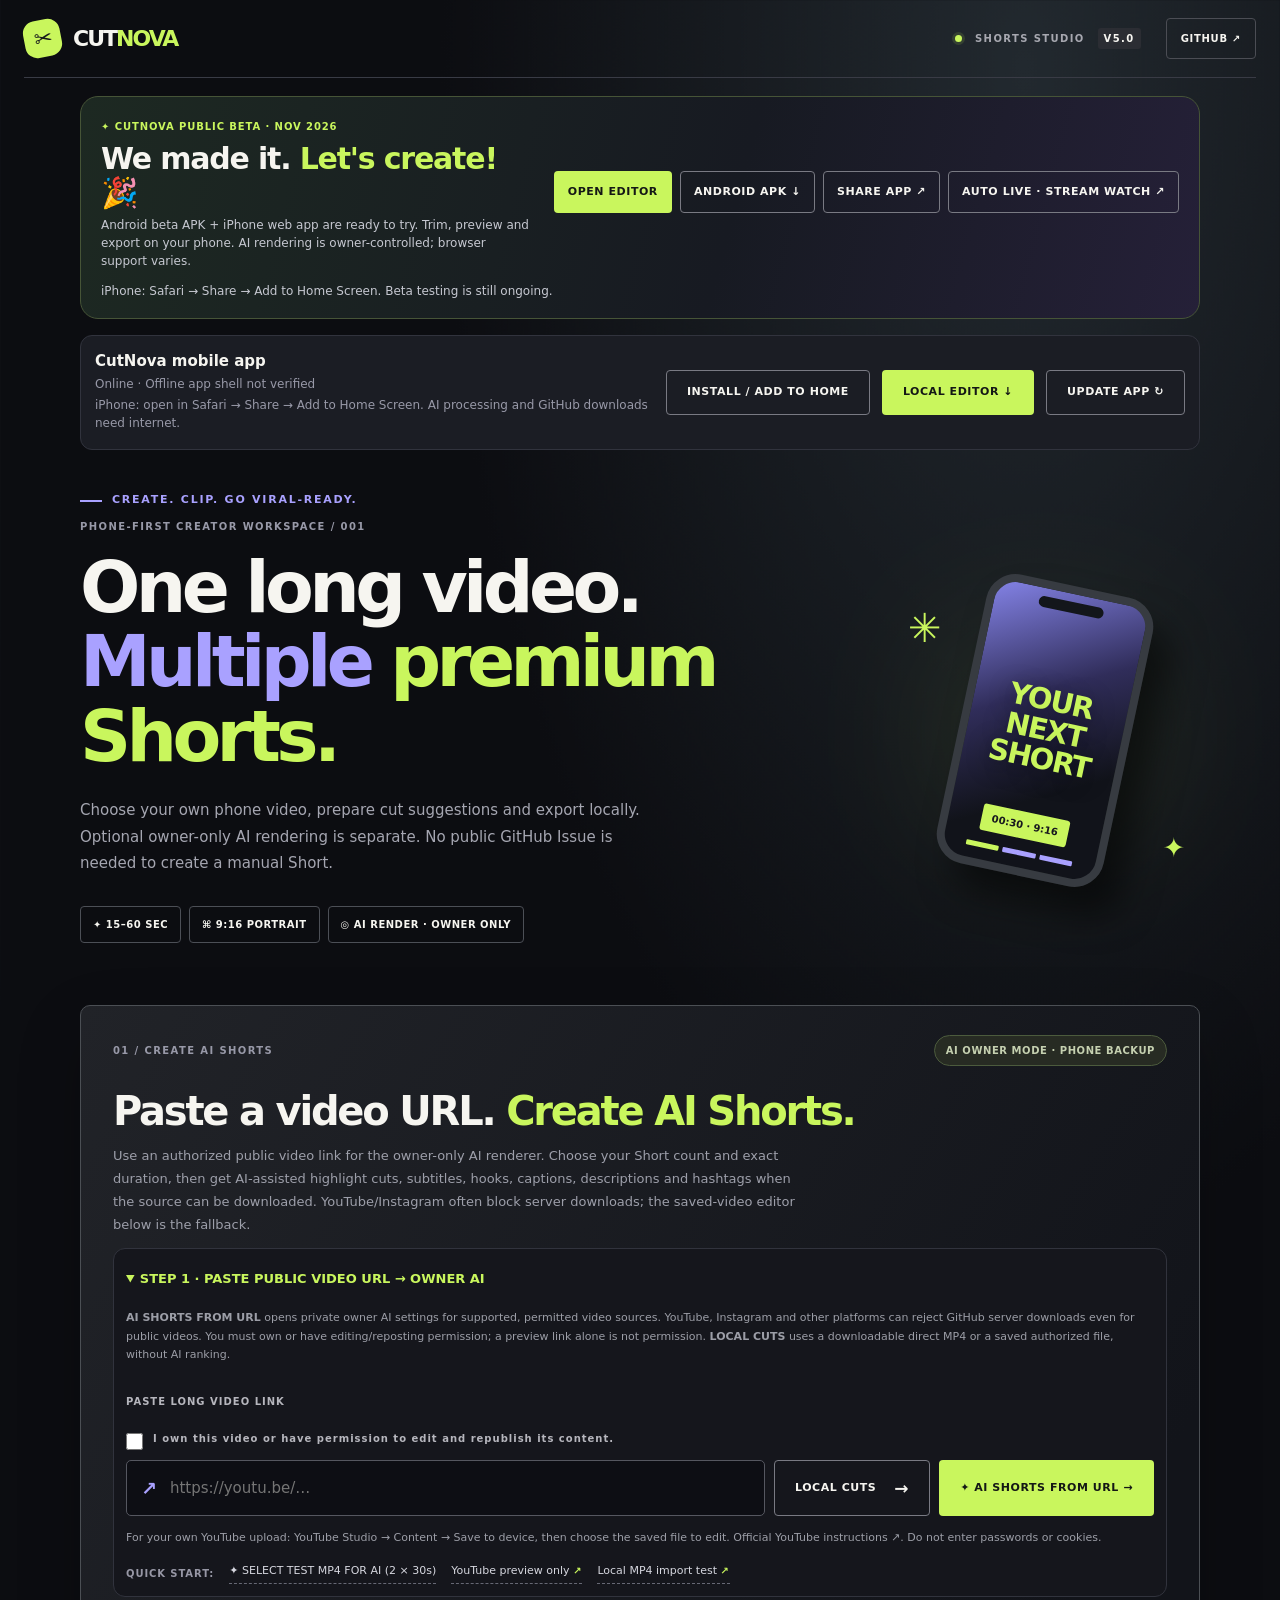
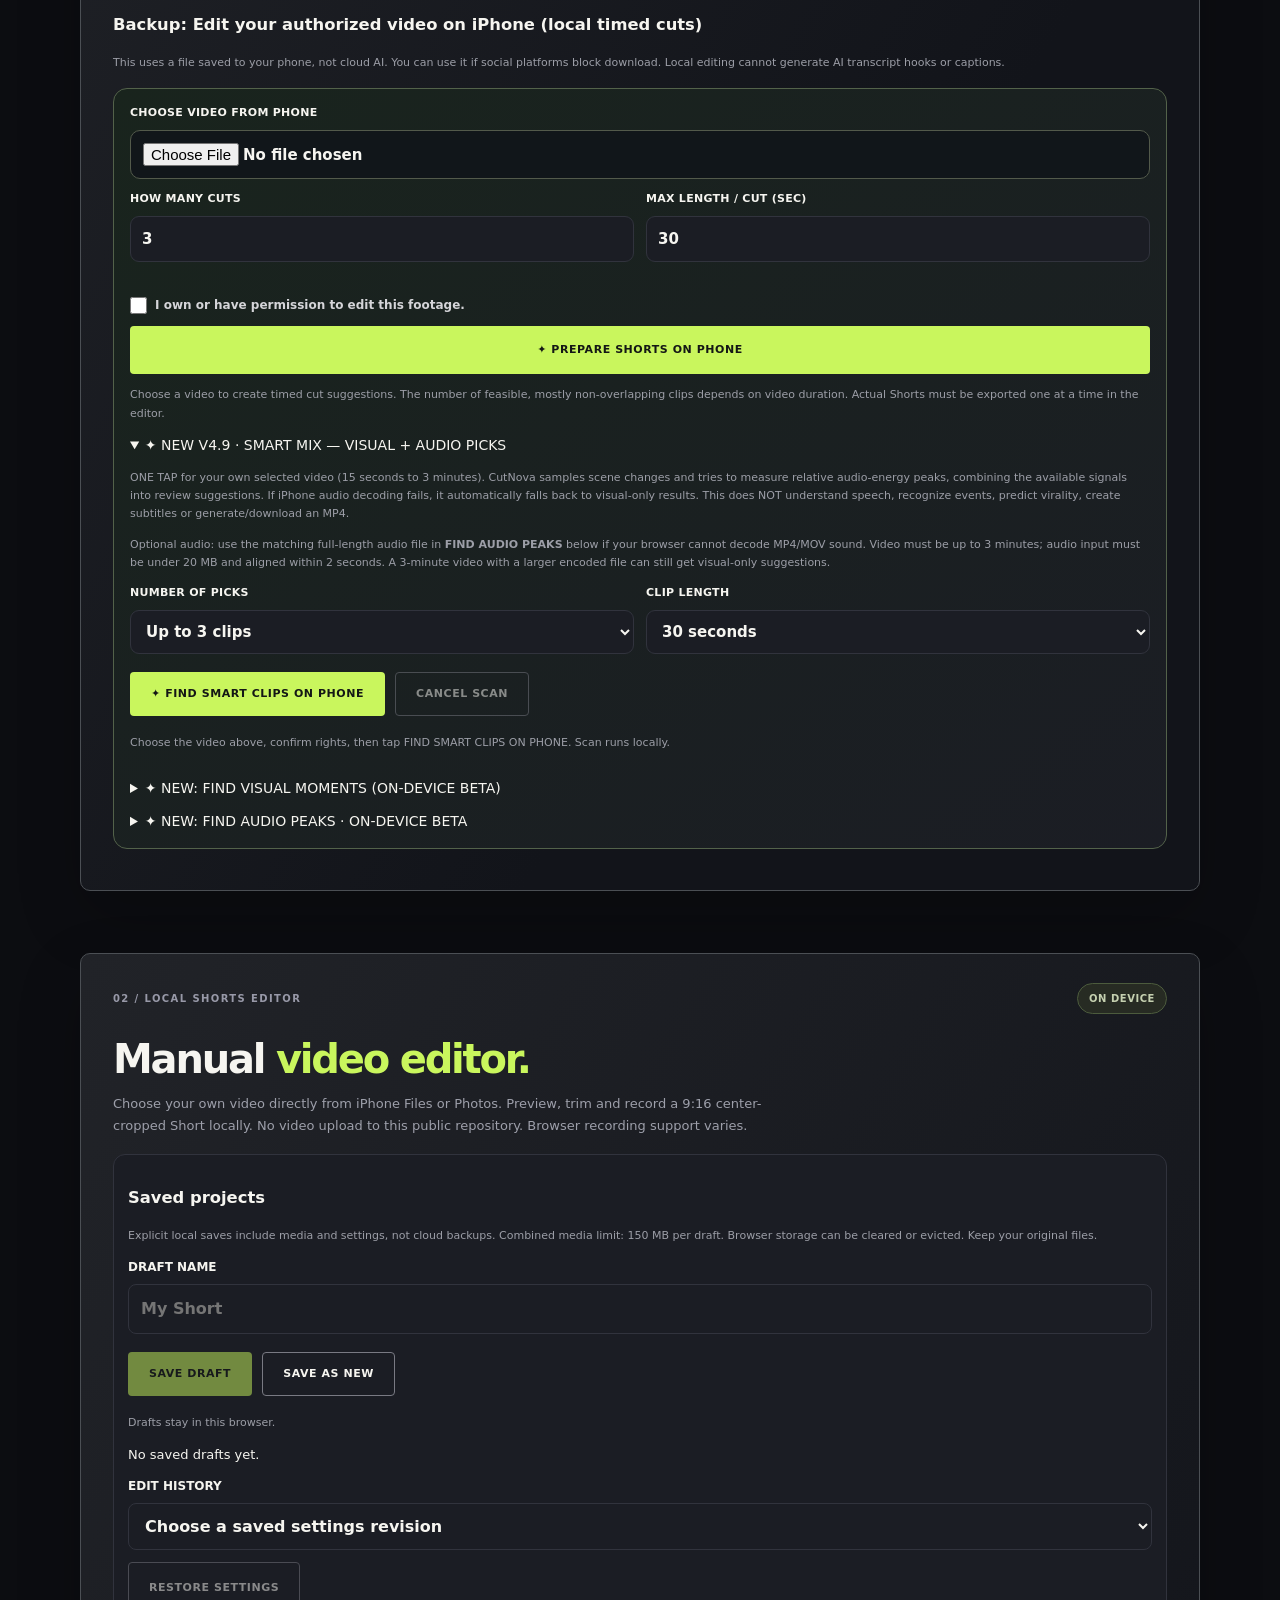
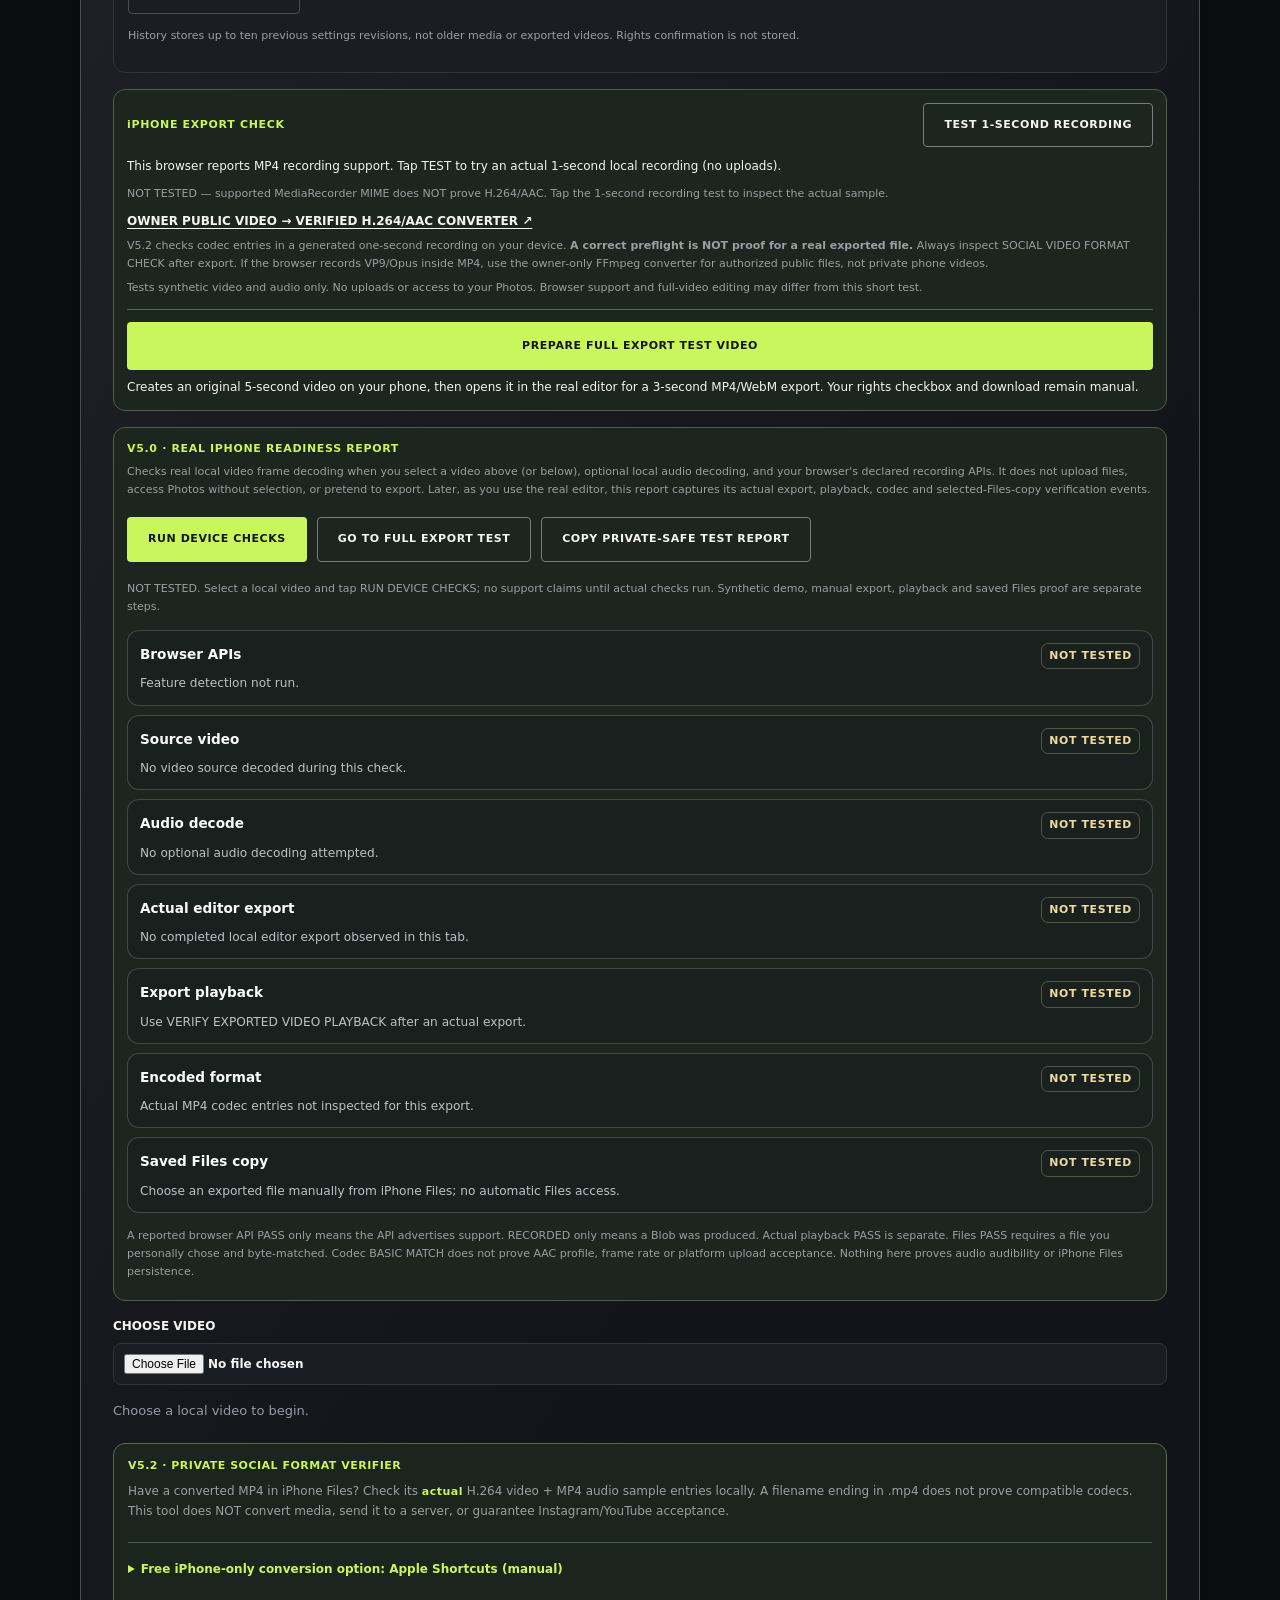
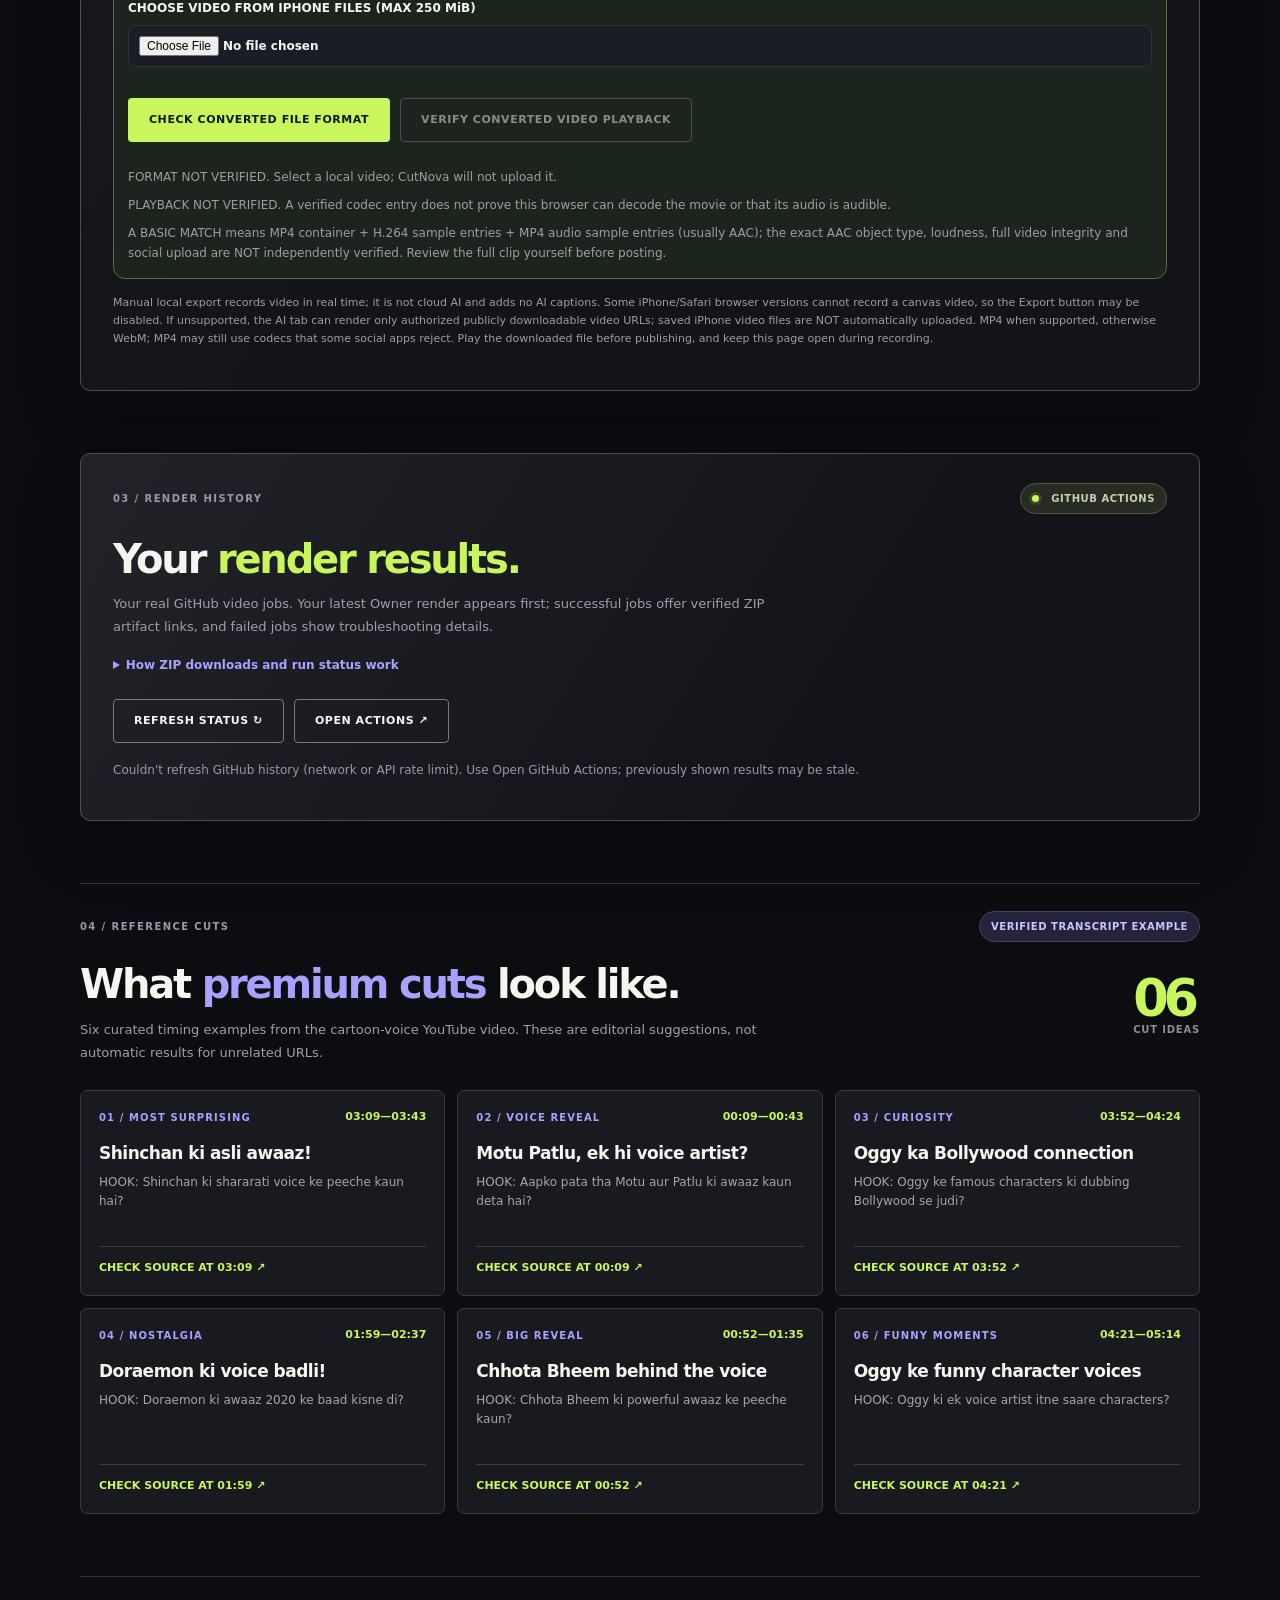
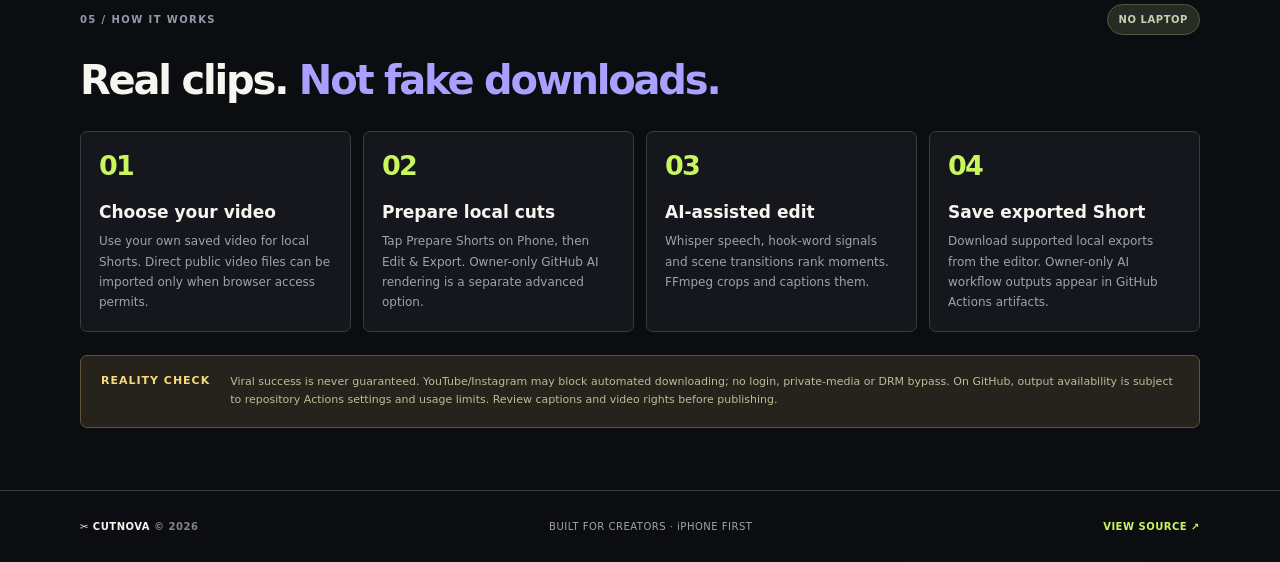
==== commit f0687cfa: "merge: preserve private iPhone Files social verifier and add real recorded codec preflight" ====
--- a/index.html
+++ b/index.html
@@ -223,6 +223,10 @@
             <button id="edit-check-export" class="btn btn-outline" type="button">TEST 1-SECOND RECORDING</button>
           </div>
           <p id="edit-check-status" role="status" aria-live="polite">Checking local browser recording features…</p>
+          <p id="edit-check-codec" class="footnote" role="status" aria-live="polite" data-result="unverified">NOT TESTED — Supported MP4 format names do not prove actual H.264/AAC.</p>
+          <button id="edit-check-use-strict" class="btn btn-outline" type="button" disabled hidden>SELECT STRICT H.264/AAC FOR NEXT EDITOR EXPORT</button>
+          <a class="job-link" href="https://github.com/addachai03-stack/index.html-/actions/workflows/social-convert.yml" target="_blank" rel="noopener noreferrer">OWNER PUBLIC VIDEO → VERIFIED H.264/AAC CONVERTER ↗</a>
+          <p class="footnote">V5.2 checks codec entries in a generated one-second recording on your device. <strong>A correct preflight is NOT proof for a real exported file.</strong> Always inspect SOCIAL VIDEO FORMAT CHECK after export. If the browser records VP9/Opus inside MP4, use the owner-only FFmpeg converter for authorized public files, not private phone videos.</p>
           <a id="edit-export-fallback" class="job-link" href="#studio" hidden>OPEN AI TAB FOR AUTHORIZED PUBLIC VIDEO ↗</a>
           <p class="footnote">Tests synthetic video and audio only. No uploads or access to your Photos. Browser support and full-video editing may differ from this short test.</p>
           <div class="full-export-demo">
--- a/styles.css
+++ b/styles.css
@@ -350,3 +350,10 @@
 .qa-row .qa-state{font-size:.68rem;font-weight:800;letter-spacing:.06em;
   color:#f0d9a0;border:1px solid rgba(240,210,150,.28);border-radius:7px;padding:4px 7px}
 .qa-row small{grid-column:1 / -1;color:#bfbfc7;font-size:.76rem;overflow-wrap:anywhere;line-height:1.5}
+
+/* V5.2 user-selected H264 file check remains legible on narrow iPhone screens. */
+#social-file-panel{margin-top:22px}
+#social-file-panel video{display:block;max-width:min(100%,360px);max-height:420px;width:100%;
+  margin:12px auto;border-radius:12px;background:#101010}
+#social-file-panel video[hidden]{display:none}
+#social-file-panel .footnote{overflow-wrap:anywhere}
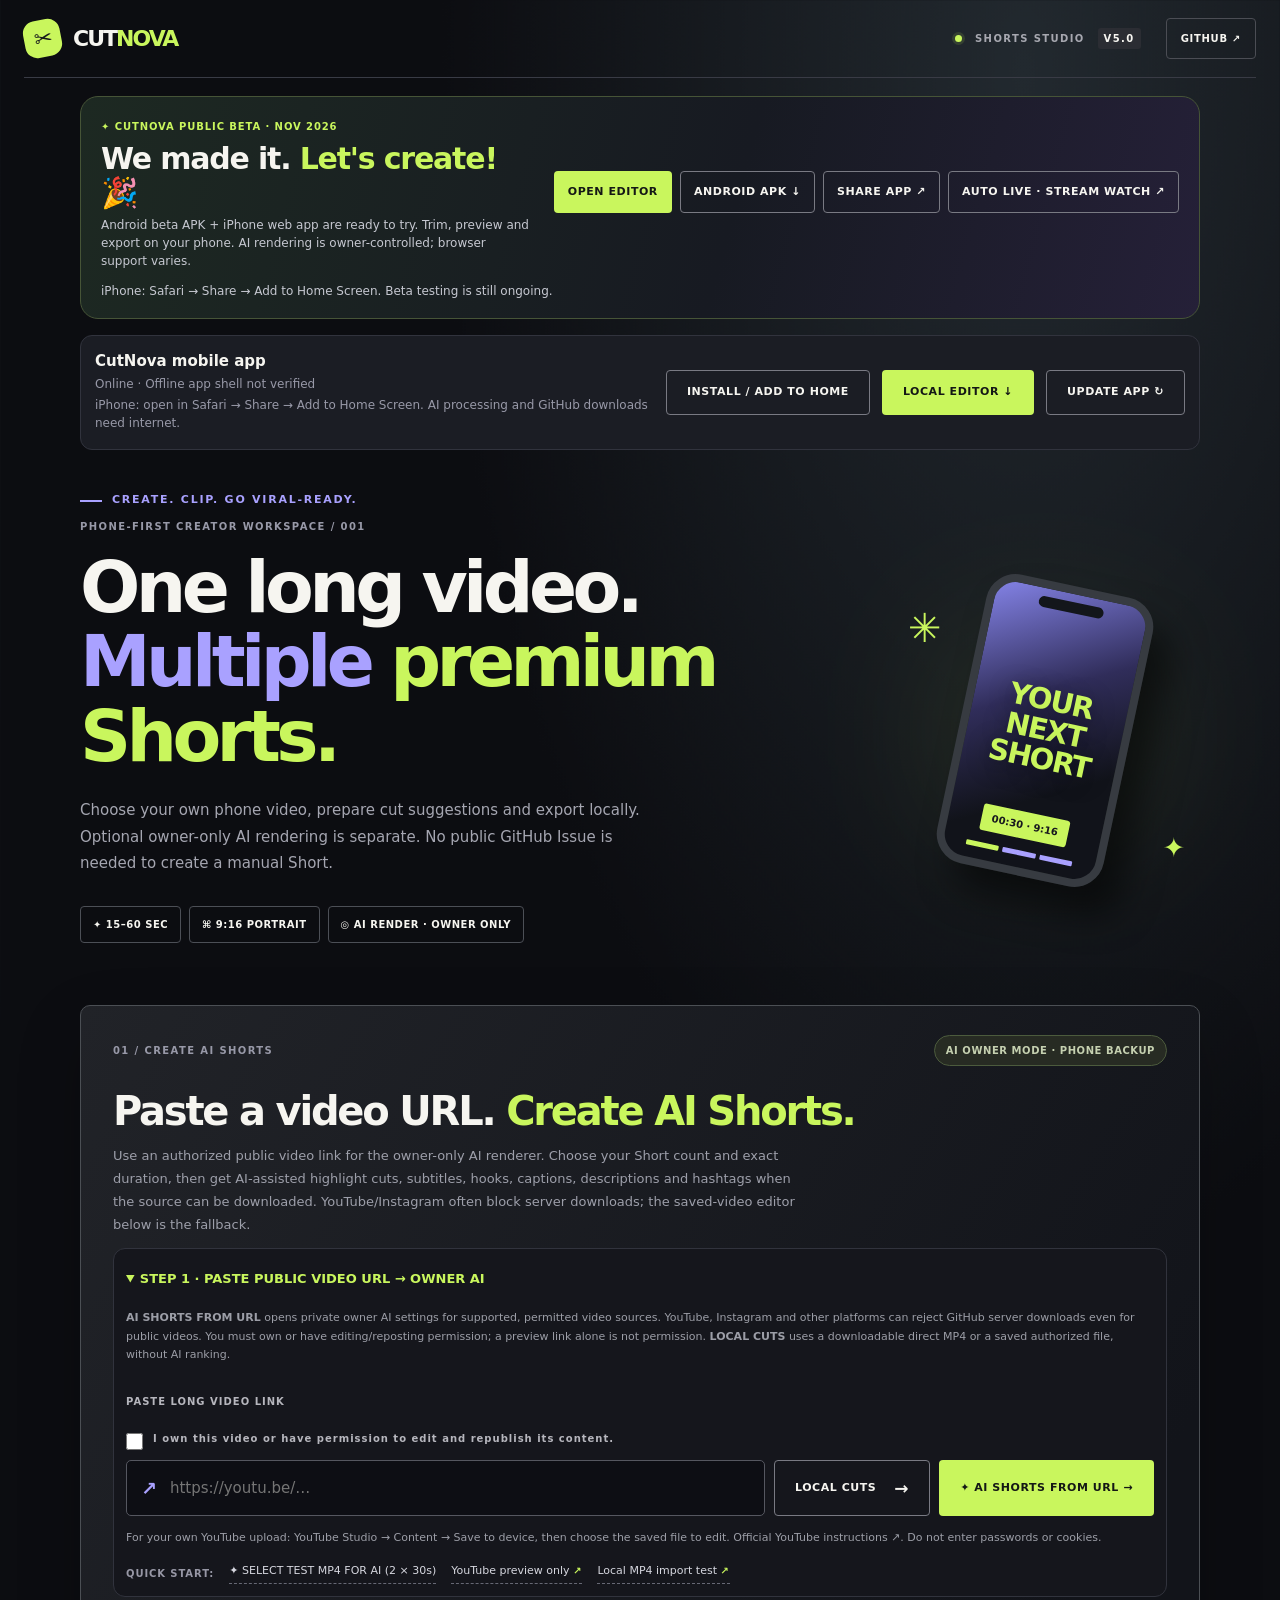
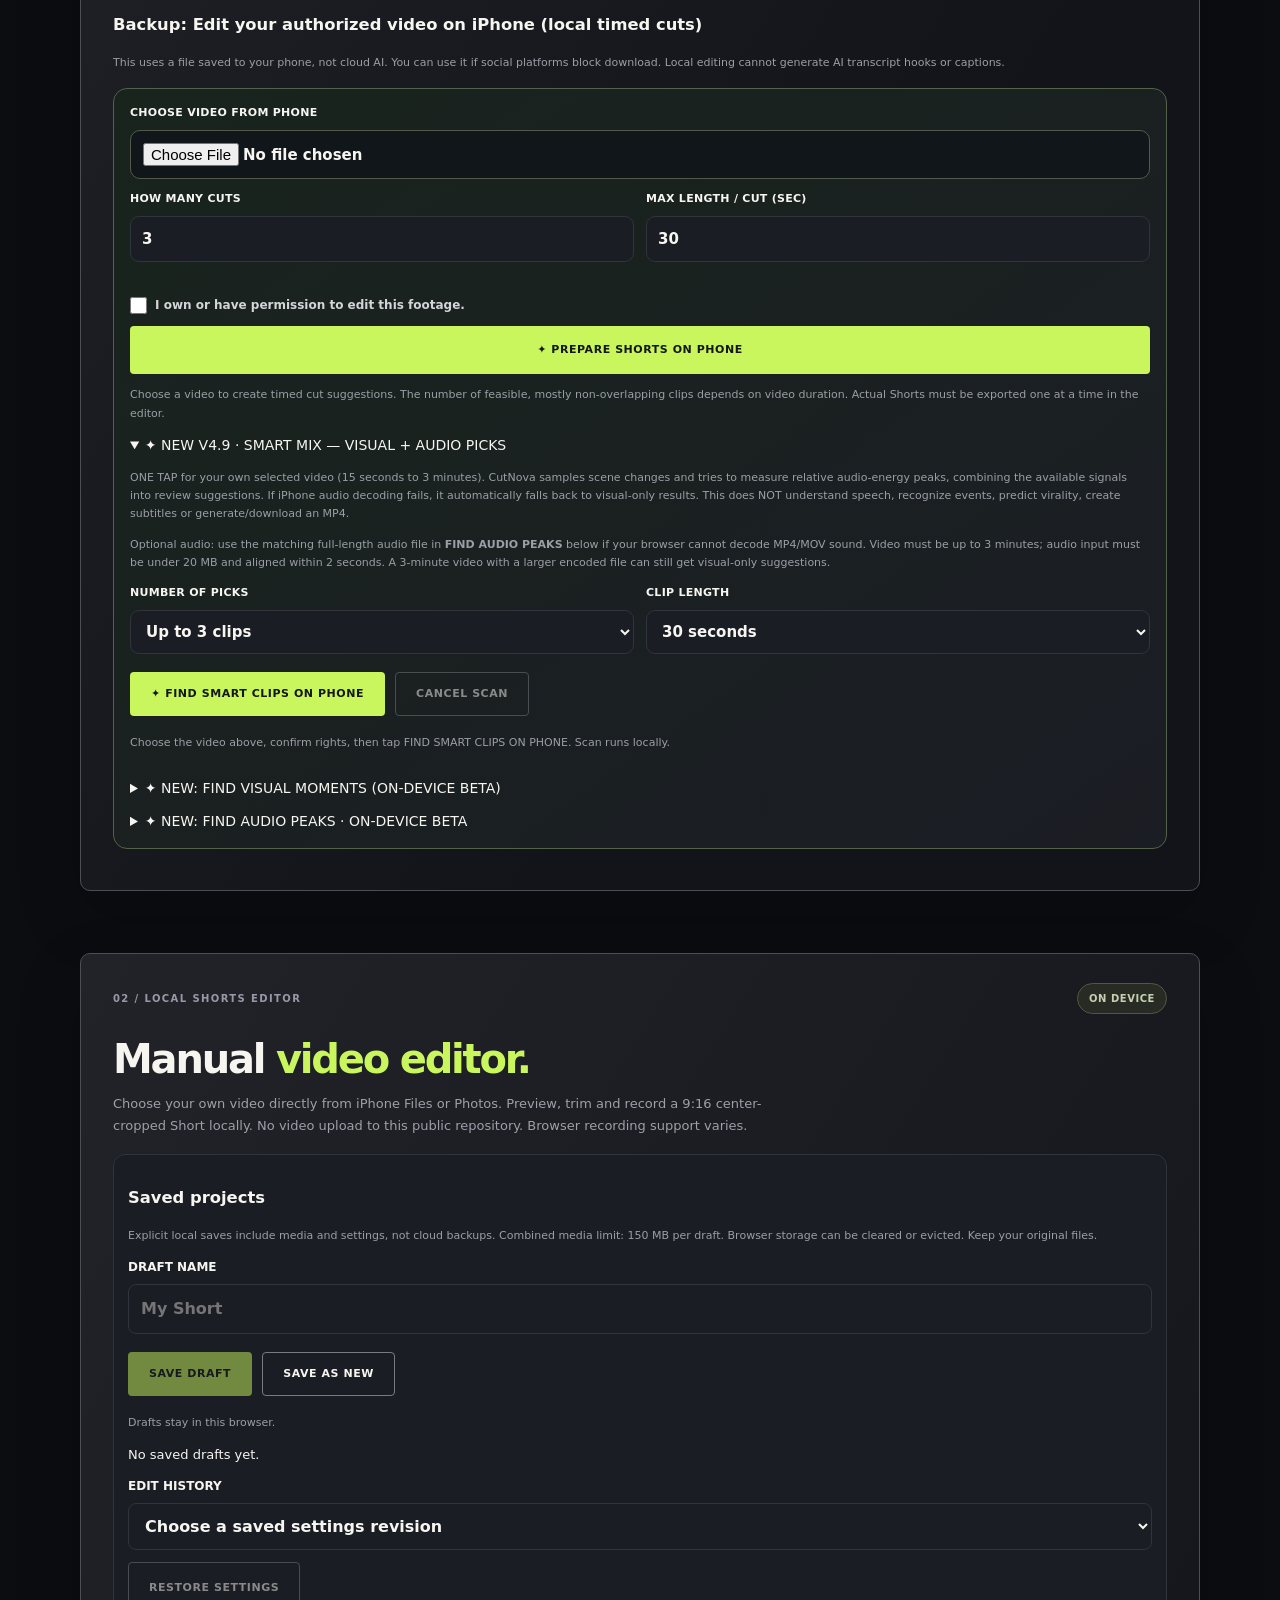
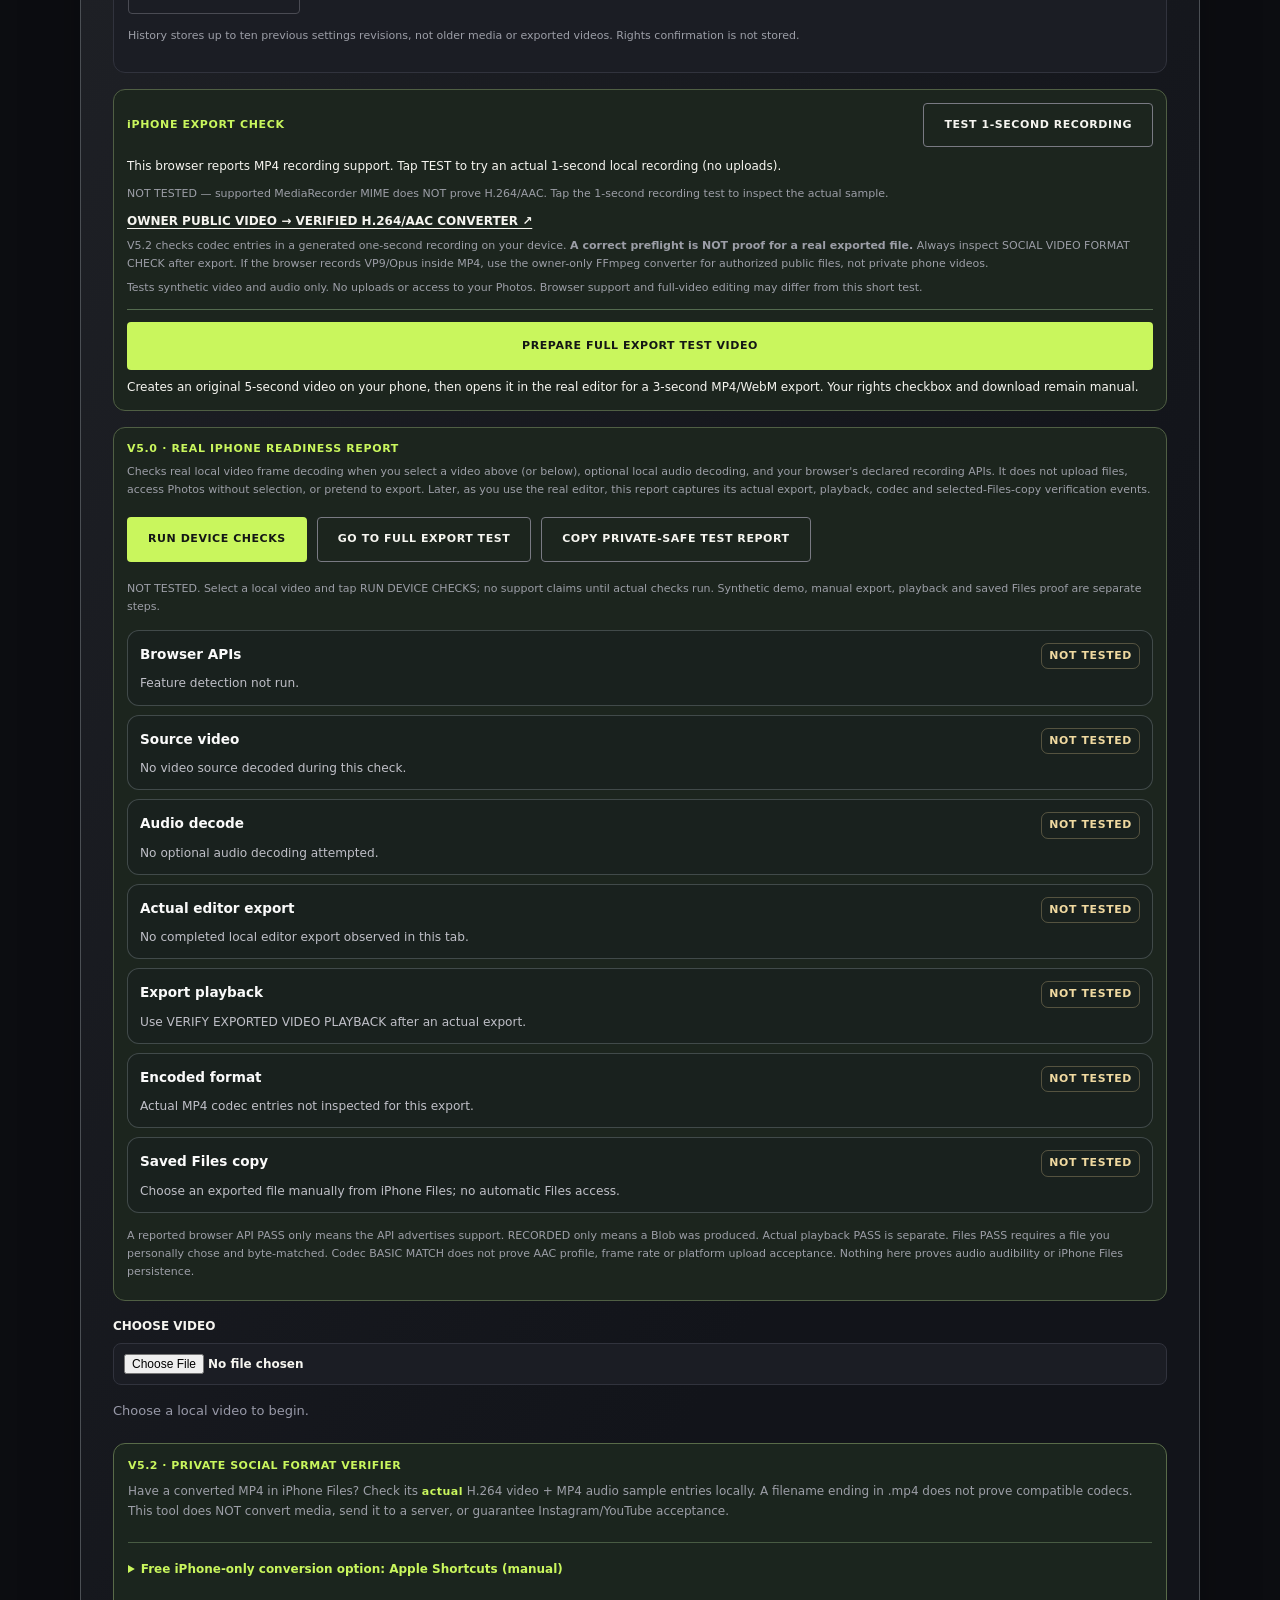
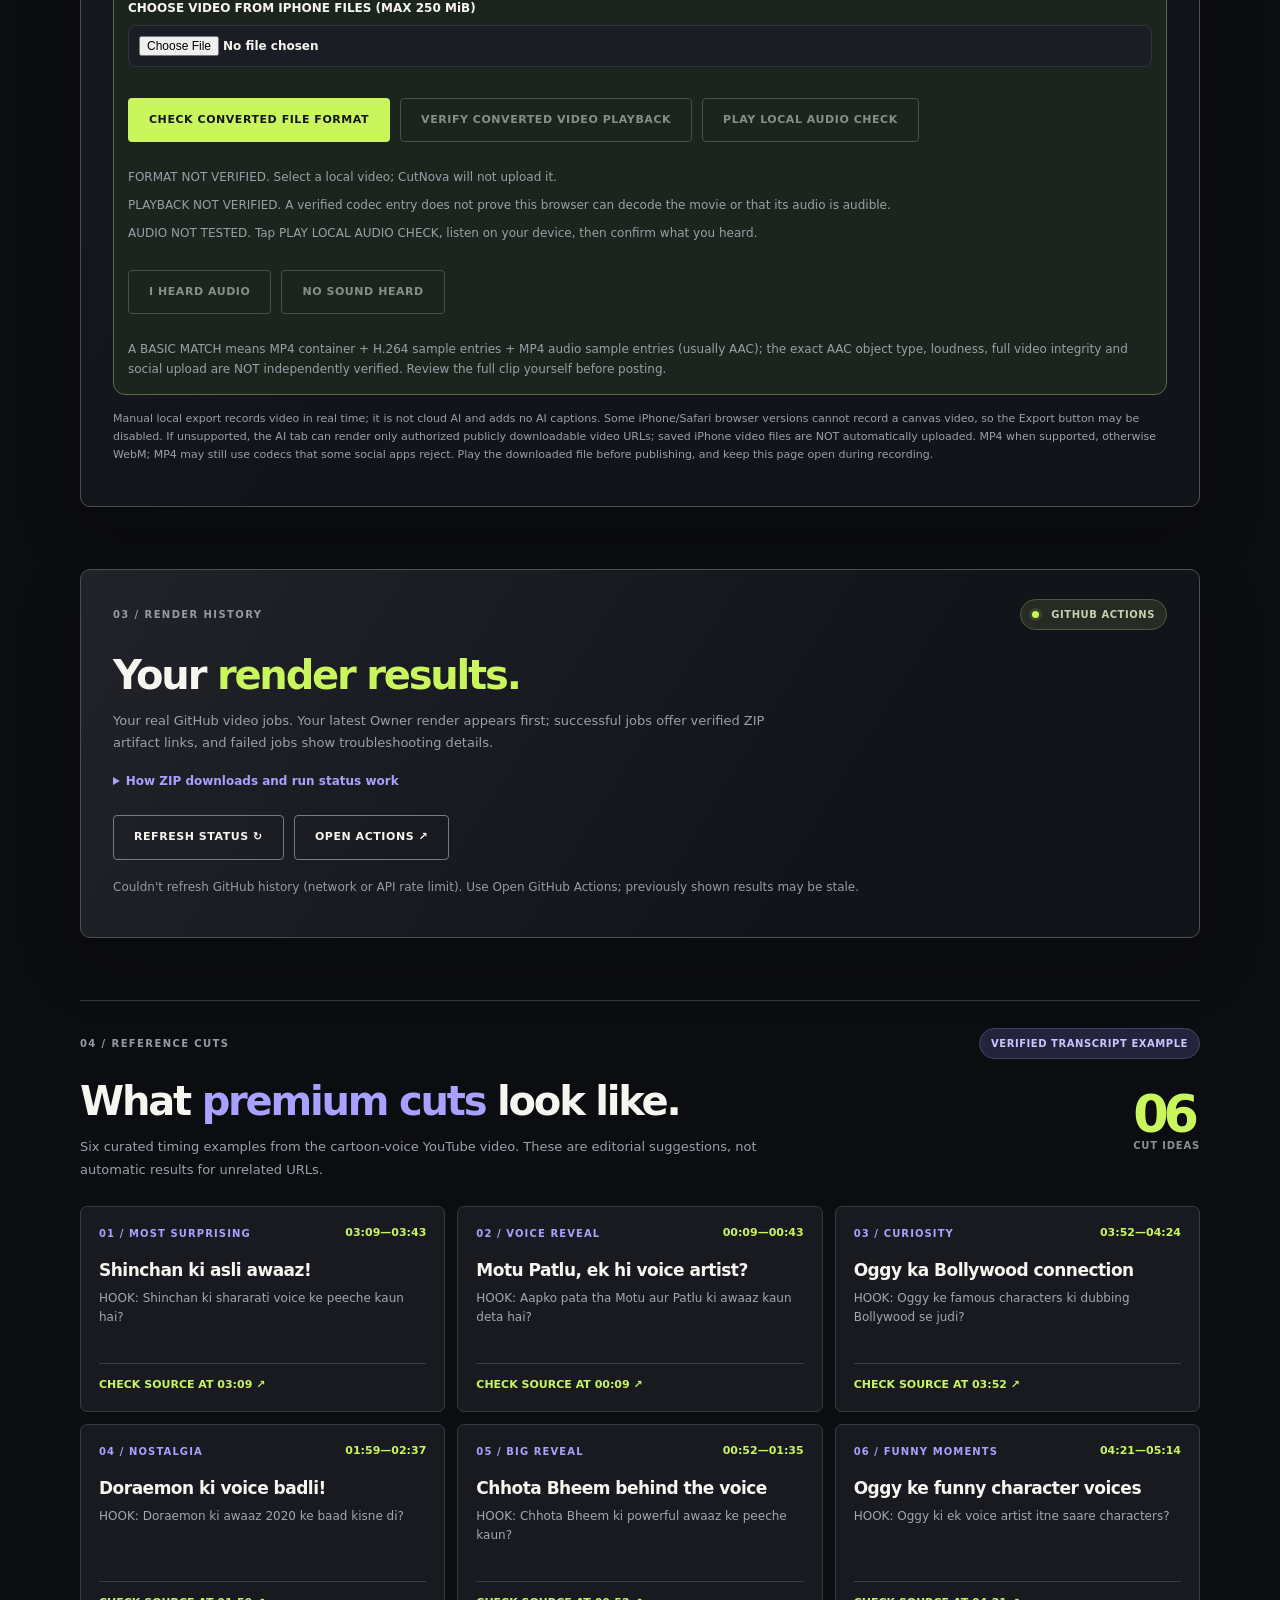
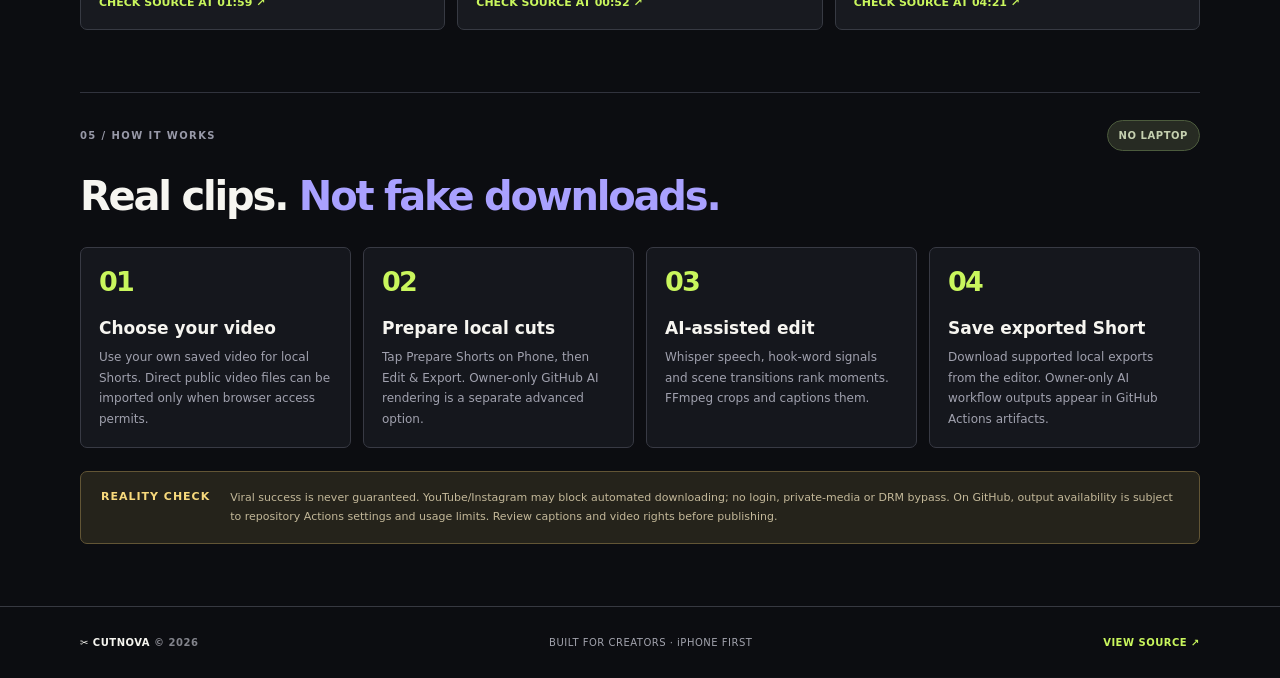
==== commit 7dd7d392: "CutNova V5.3 UI" ====
--- a/index.html
+++ b/index.html
@@ -336,10 +336,16 @@
           <div class="history-toolbar">
             <button id="social-file-check" type="button" class="btn btn-lime">CHECK CONVERTED FILE FORMAT</button>
             <button id="social-file-play" type="button" class="btn btn-outline" disabled>VERIFY CONVERTED VIDEO PLAYBACK</button>
+            <button id="social-file-audio" type="button" class="btn btn-outline" disabled>PLAY LOCAL AUDIO CHECK</button>
           </div>
           <p id="social-file-status" class="footnote" role="status" aria-live="polite" data-result="not-tested">FORMAT NOT VERIFIED. Select a local video; CutNova will not upload it.</p>
           <video id="social-file-preview" controls playsinline preload="metadata" hidden aria-label="Local converted video preview"></video>
           <p id="social-file-play-status" class="footnote" role="status" aria-live="polite">PLAYBACK NOT VERIFIED. A verified codec entry does not prove this browser can decode the movie or that its audio is audible.</p>
+          <p id="social-file-audio-status" class="footnote" role="status" aria-live="polite" data-result="not-tested">AUDIO NOT TESTED. Tap PLAY LOCAL AUDIO CHECK, listen on your device, then confirm what you heard.</p>
+          <div class="history-toolbar" id="social-file-audio-confirmations">
+            <button id="social-file-audio-heard" type="button" class="btn btn-outline" disabled>I HEARD AUDIO</button>
+            <button id="social-file-audio-silent" type="button" class="btn btn-outline" disabled>NO SOUND HEARD</button>
+          </div>
           <p class="footnote">A BASIC MATCH means MP4 container + H.264 sample entries + MP4 audio sample entries (usually AAC); the exact AAC object type, loudness, full video integrity and social upload are NOT independently verified. Review the full clip yourself before posting.</p>
         </section>
         <p class="footnote">Manual local export records video in real time; it is not cloud AI and adds no AI captions. Some iPhone/Safari browser versions cannot record a canvas video, so the Export button may be disabled. If unsupported, the AI tab can render only authorized publicly downloadable video URLs; saved iPhone video files are NOT automatically uploaded. MP4 when supported, otherwise WebM; MP4 may still use codecs that some social apps reject. Play the downloaded file before publishing, and keep this page open during recording.</p>
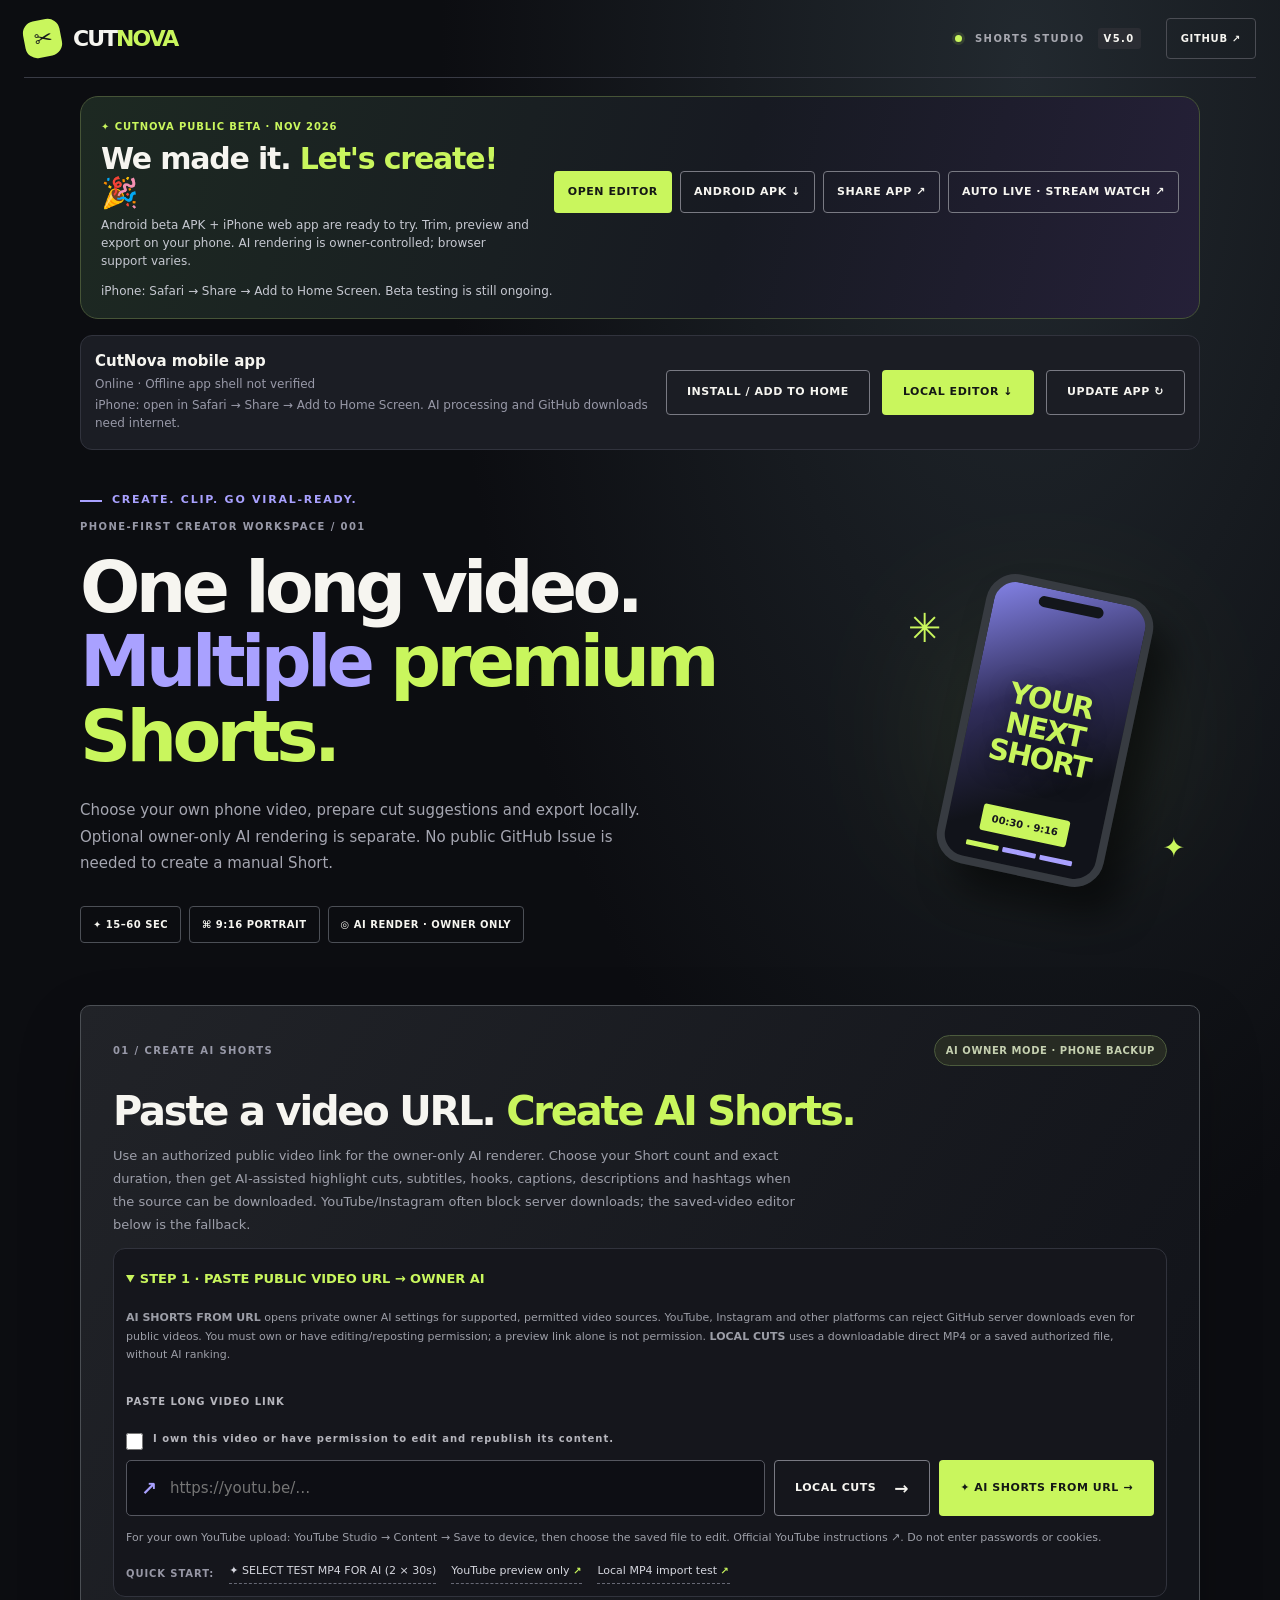
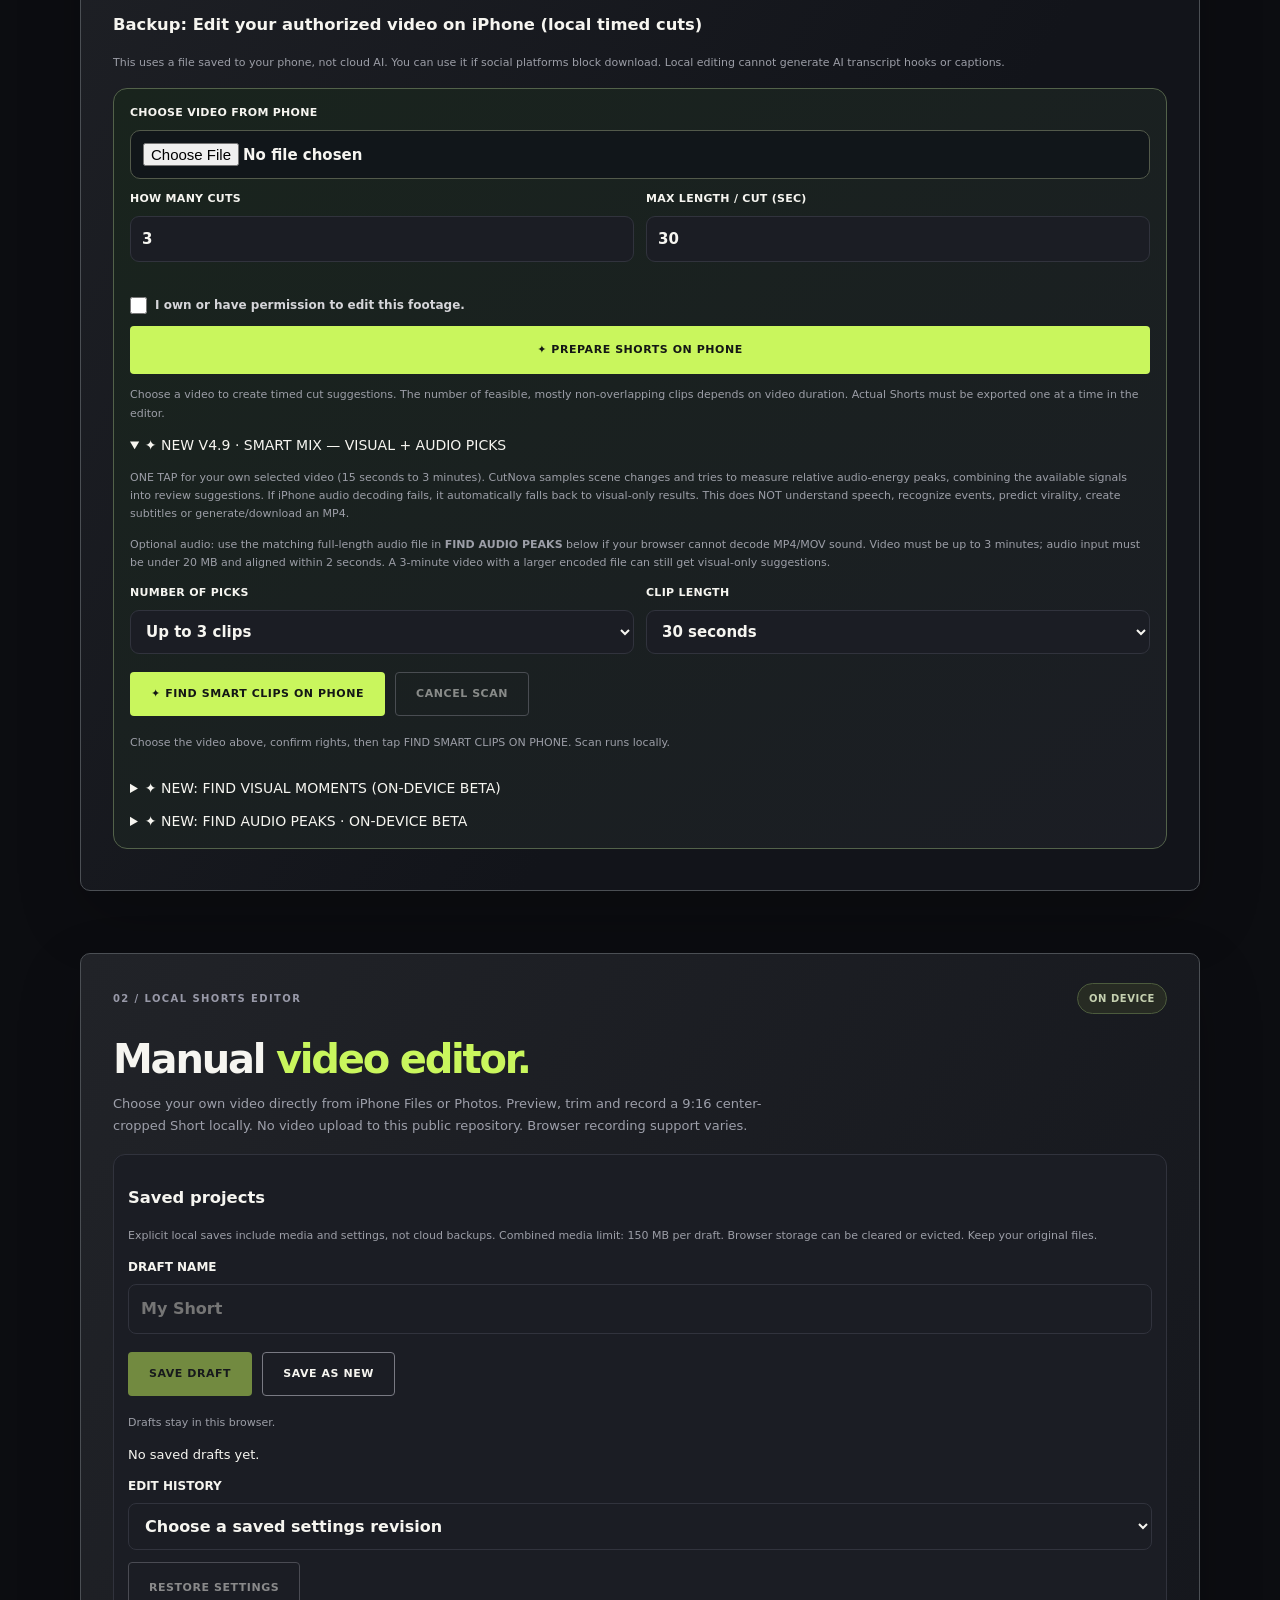
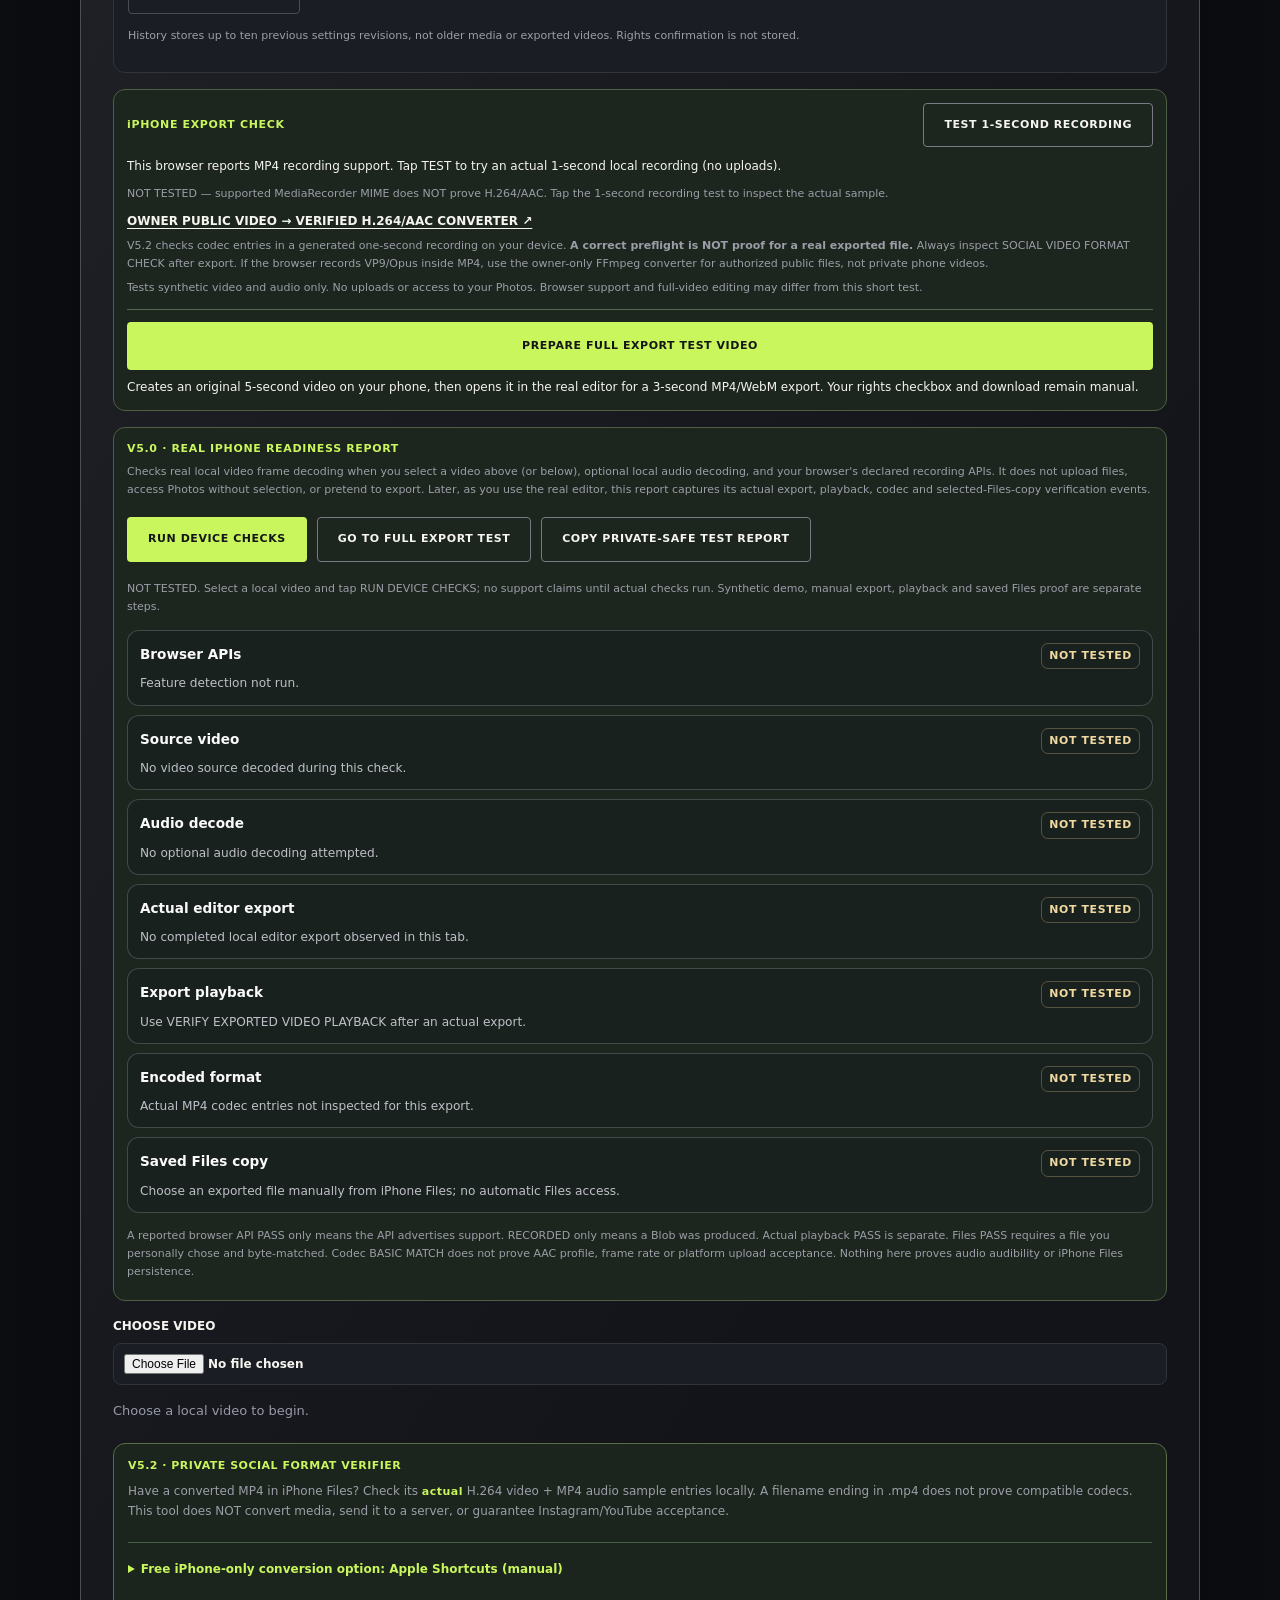
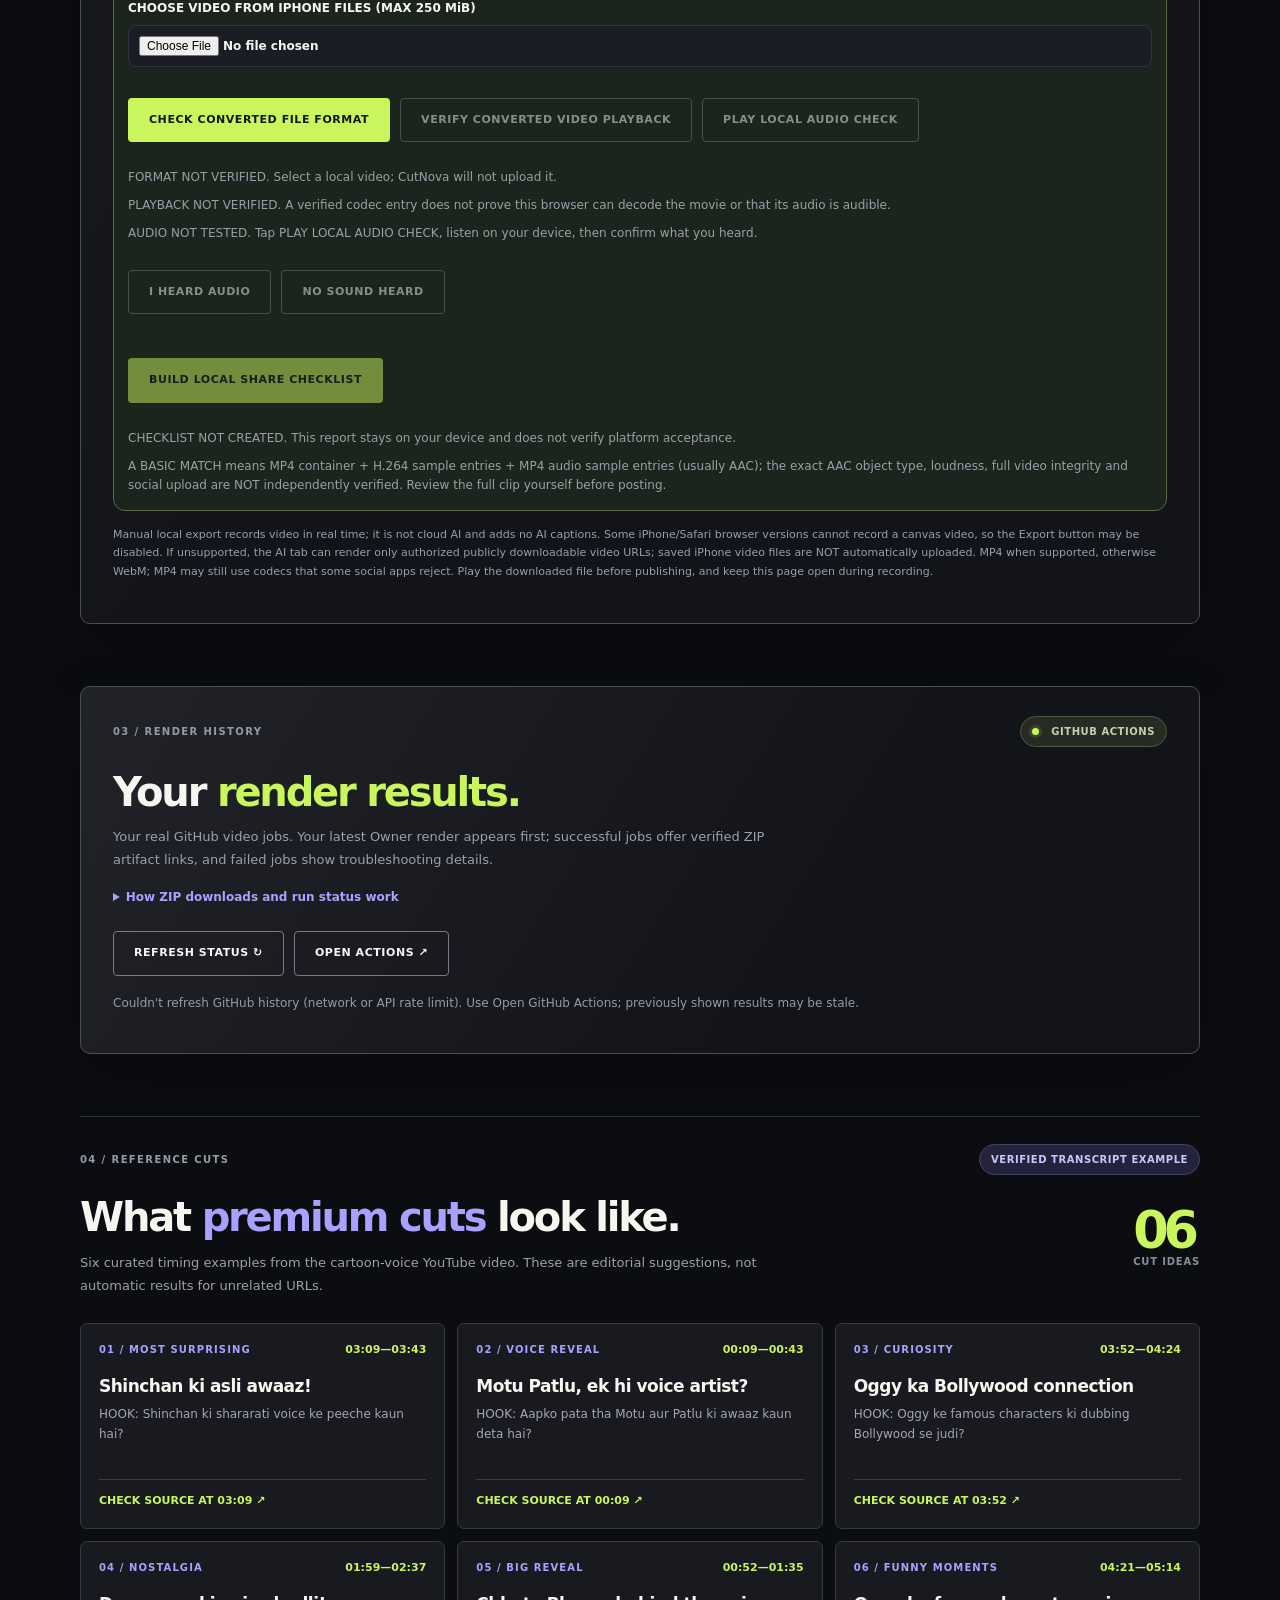
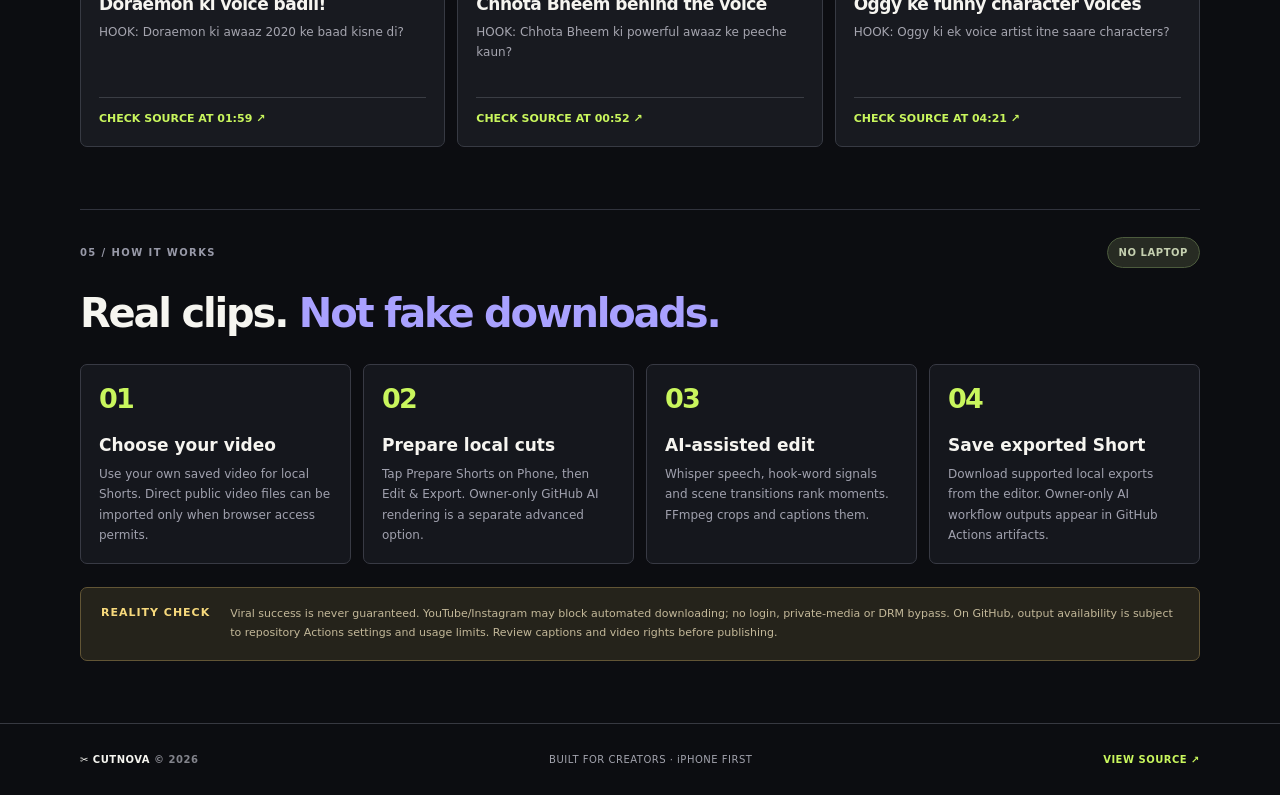
==== commit eec3fa6b: "CutNova V5.4 local checklist index.html" ====
--- a/index.html
+++ b/index.html
@@ -346,6 +346,11 @@
             <button id="social-file-audio-heard" type="button" class="btn btn-outline" disabled>I HEARD AUDIO</button>
             <button id="social-file-audio-silent" type="button" class="btn btn-outline" disabled>NO SOUND HEARD</button>
           </div>
+          <div class="history-toolbar" id="social-file-share-report">
+            <button id="social-file-report" type="button" class="btn btn-lime" disabled>BUILD LOCAL SHARE CHECKLIST</button>
+          </div>
+          <p id="social-file-report-status" class="footnote" role="status" aria-live="polite">CHECKLIST NOT CREATED. This report stays on your device and does not verify platform acceptance.</p>
+          <a id="social-file-report-download" hidden download="CutNova-local-share-checklist.txt">Save checklist report</a>
           <p class="footnote">A BASIC MATCH means MP4 container + H.264 sample entries + MP4 audio sample entries (usually AAC); the exact AAC object type, loudness, full video integrity and social upload are NOT independently verified. Review the full clip yourself before posting.</p>
         </section>
         <p class="footnote">Manual local export records video in real time; it is not cloud AI and adds no AI captions. Some iPhone/Safari browser versions cannot record a canvas video, so the Export button may be disabled. If unsupported, the AI tab can render only authorized publicly downloadable video URLs; saved iPhone video files are NOT automatically uploaded. MP4 when supported, otherwise WebM; MP4 may still use codecs that some social apps reject. Play the downloaded file before publishing, and keep this page open during recording.</p>
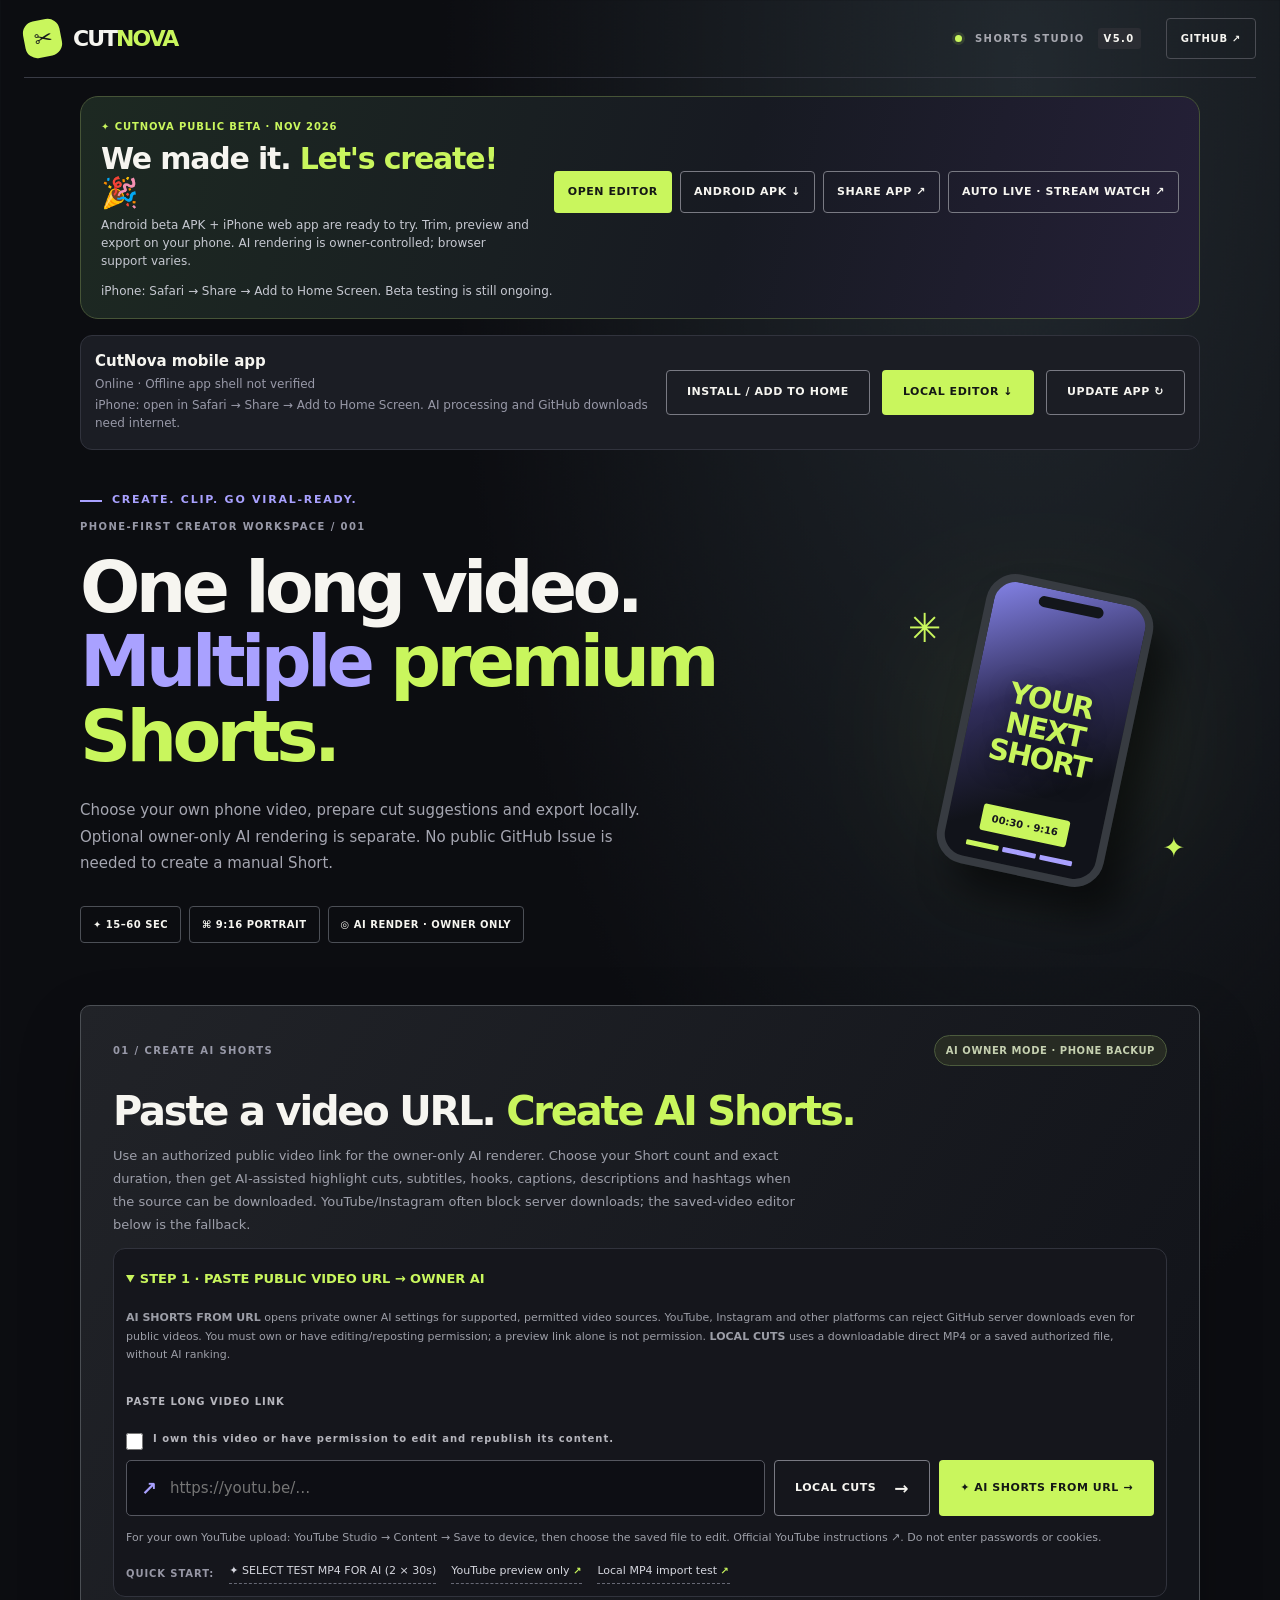
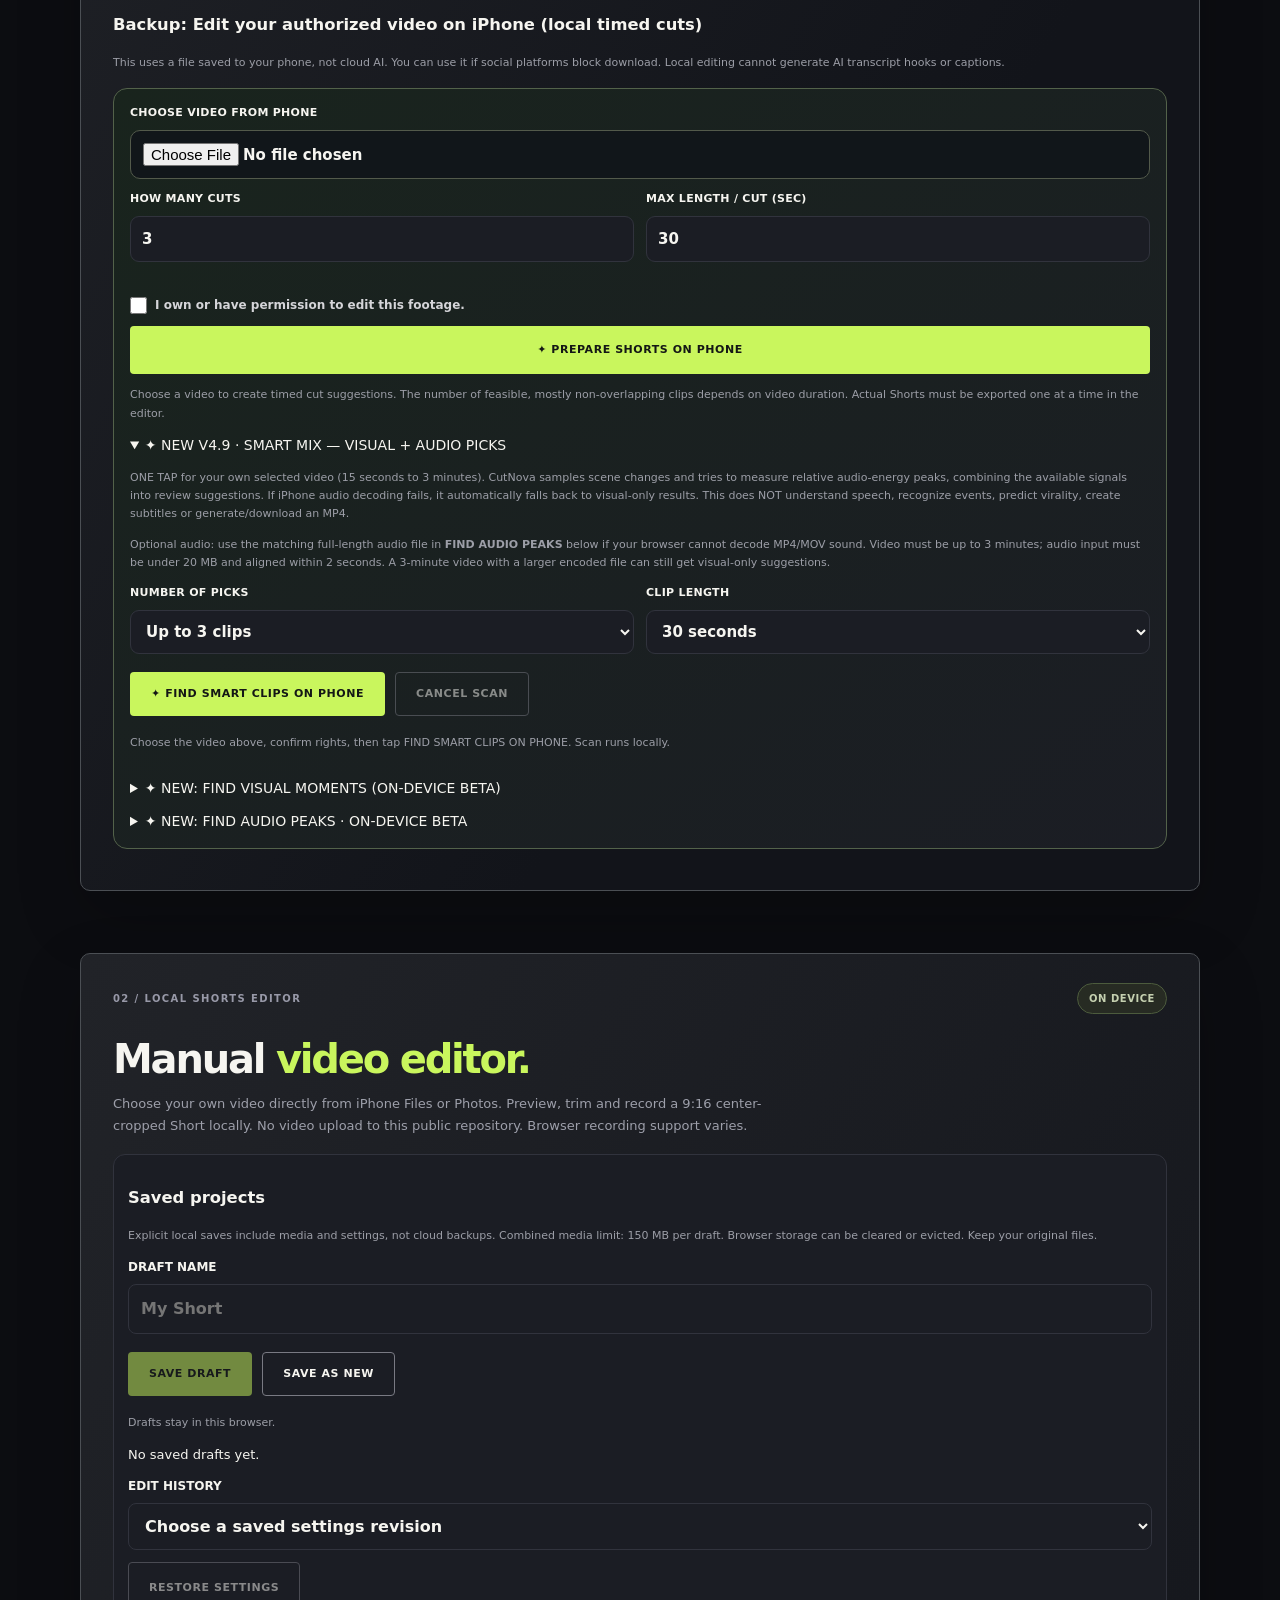
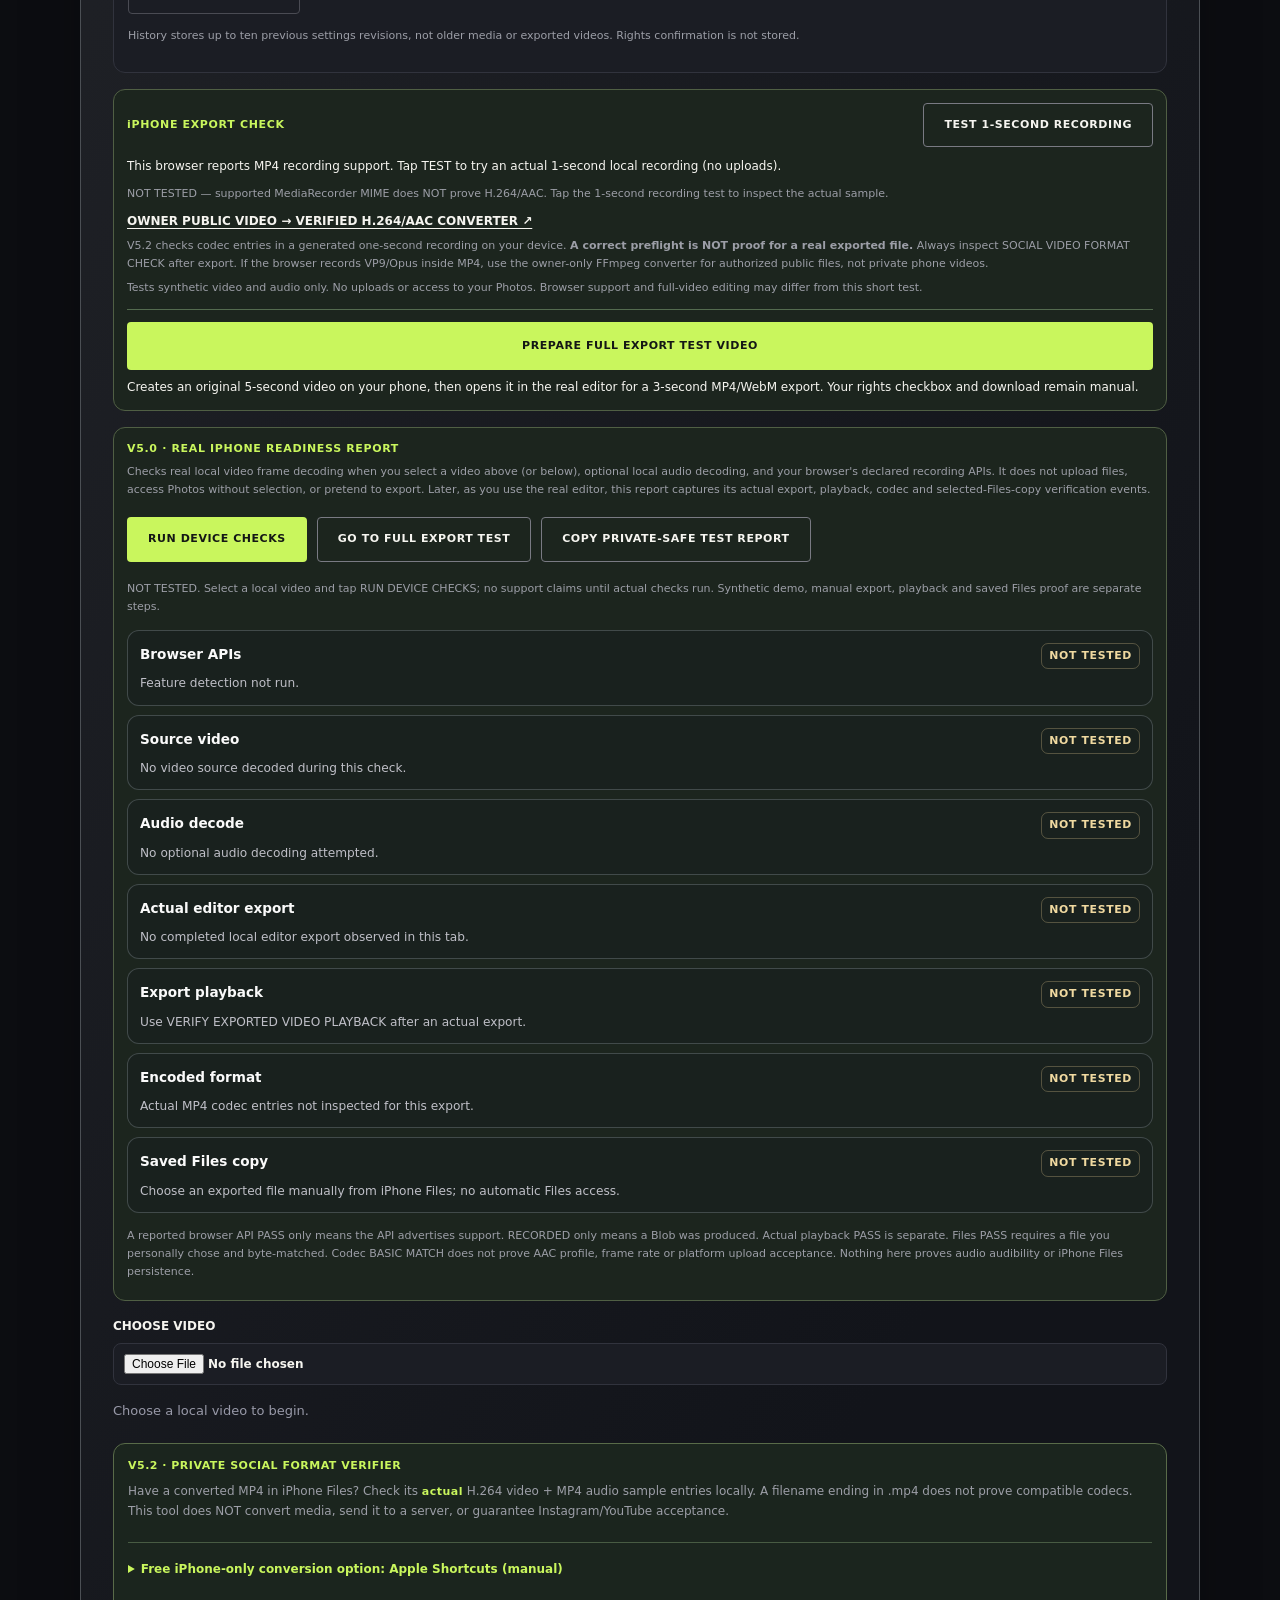
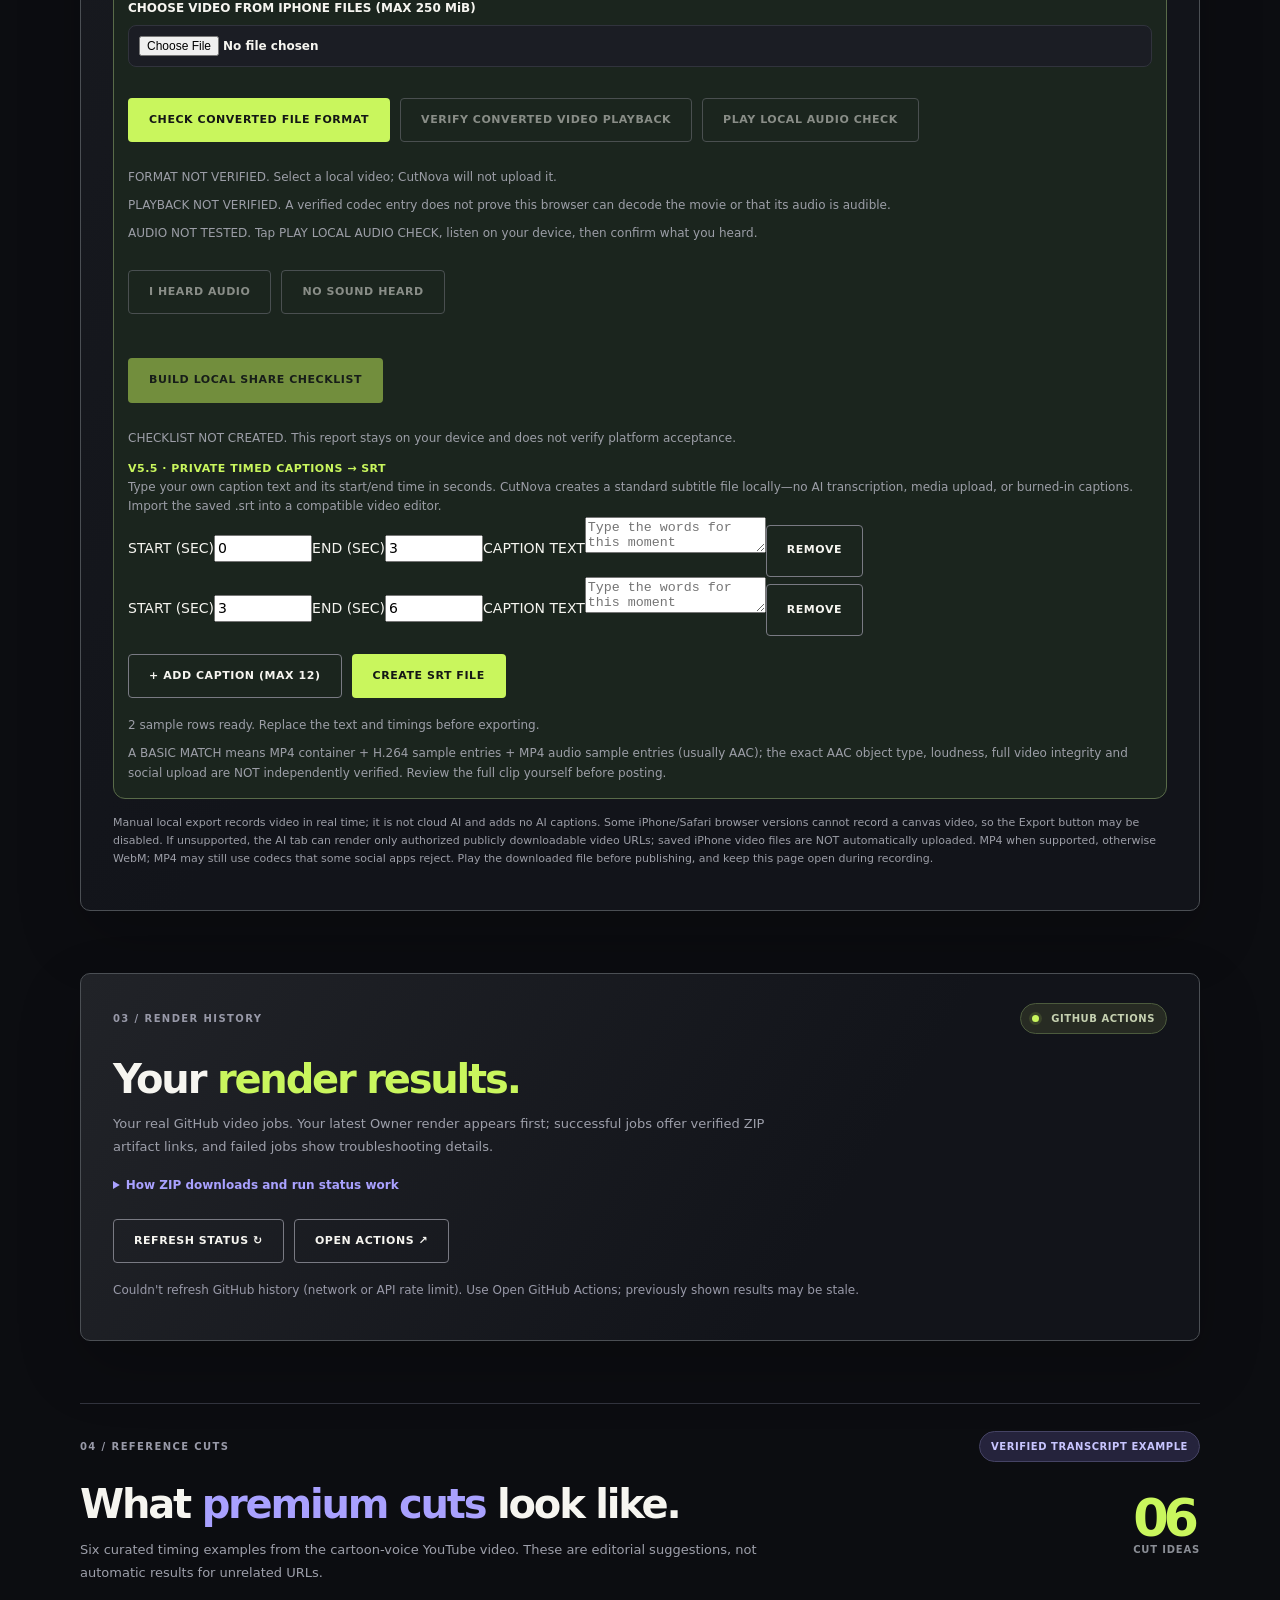
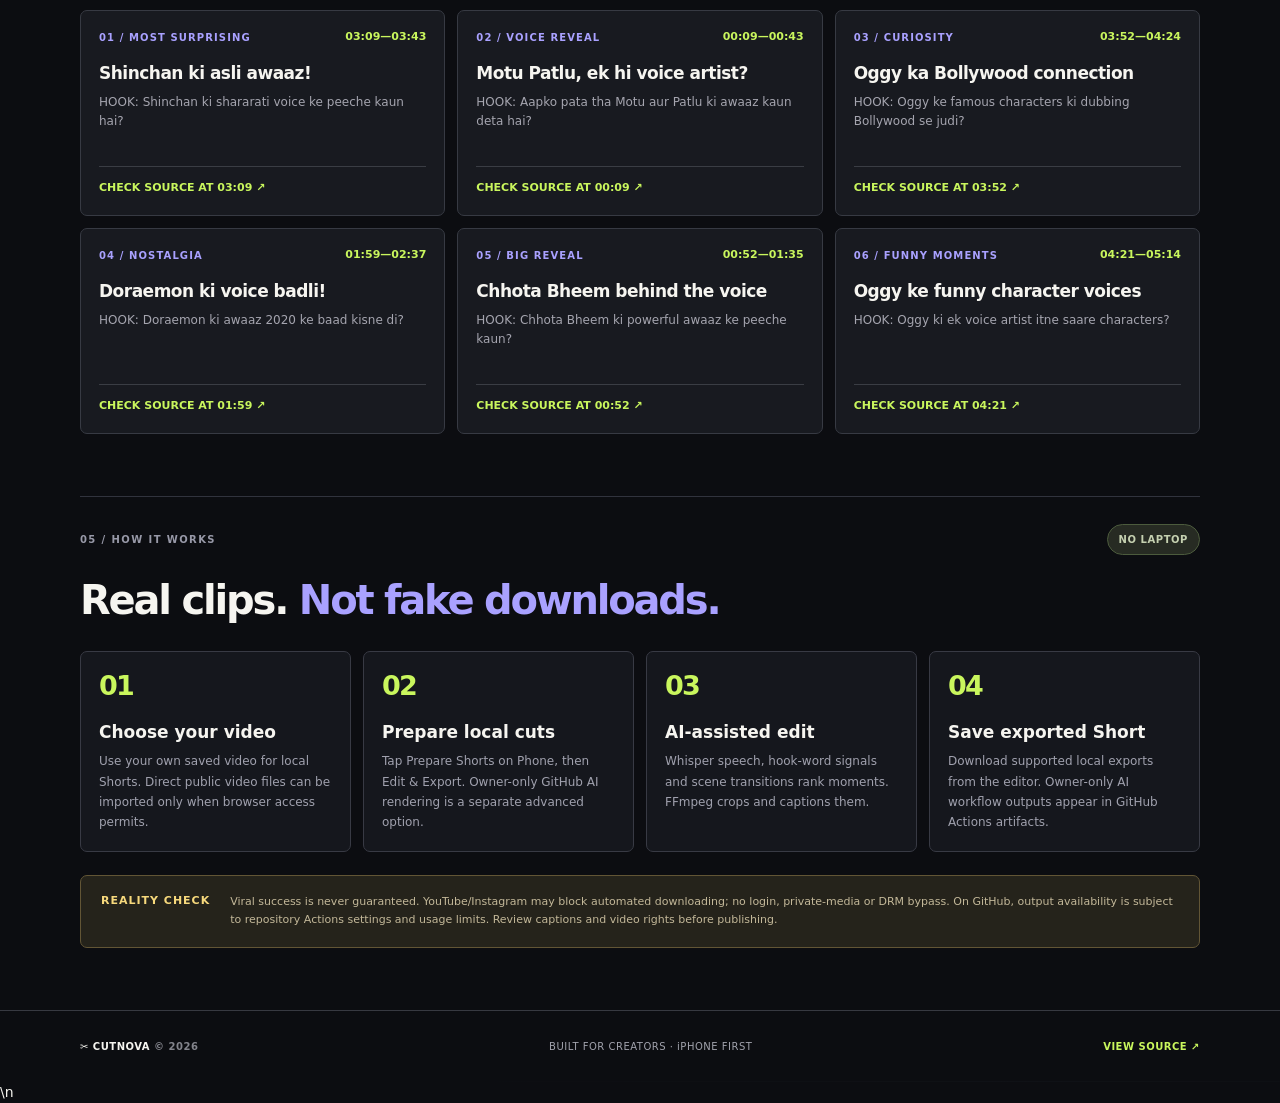
==== commit d2e5190f: "feat(CutNova V5.5): add local timed subtitle builder" ====
--- a/index.html
+++ b/index.html
@@ -351,6 +351,17 @@
           </div>
           <p id="social-file-report-status" class="footnote" role="status" aria-live="polite">CHECKLIST NOT CREATED. This report stays on your device and does not verify platform acceptance.</p>
           <a id="social-file-report-download" hidden download="CutNova-local-share-checklist.txt">Save checklist report</a>
+          <section class="srt-caption-builder" id="srt-caption-builder" aria-labelledby="srt-caption-heading">
+            <strong id="srt-caption-heading">V5.5 · PRIVATE TIMED CAPTIONS → SRT</strong>
+            <p class="footnote">Type your own caption text and its start/end time in seconds. CutNova creates a standard subtitle file locally—no AI transcription, media upload, or burned-in captions. Import the saved .srt into a compatible video editor.</p>
+            <div id="srt-caption-list" class="srt-caption-list"></div>
+            <div class="history-toolbar">
+              <button id="srt-caption-add" type="button" class="btn btn-outline">+ ADD CAPTION (MAX 12)</button>
+              <button id="srt-caption-export" type="button" class="btn btn-lime">CREATE SRT FILE</button>
+            </div>
+            <p id="srt-caption-status" class="footnote" role="status" aria-live="polite">2 sample rows ready. Replace the text and timings before exporting.</p>
+            <a id="srt-caption-download" hidden download="CutNova-captions.srt">SAVE SRT SUBTITLES</a>
+          </section>
           <p class="footnote">A BASIC MATCH means MP4 container + H.264 sample entries + MP4 audio sample entries (usually AAC); the exact AAC object type, loudness, full video integrity and social upload are NOT independently verified. Review the full clip yourself before posting.</p>
         </section>
         <p class="footnote">Manual local export records video in real time; it is not cloud AI and adds no AI captions. Some iPhone/Safari browser versions cannot record a canvas video, so the Export button may be disabled. If unsupported, the AI tab can render only authorized publicly downloadable video URLs; saved iPhone video files are NOT automatically uploaded. MP4 when supported, otherwise WebM; MP4 may still use codecs that some social apps reject. Play the downloaded file before publishing, and keep this page open during recording.</p>
@@ -420,6 +431,6 @@
   <script defer src="./local-reencode.js"></script>
   <script defer src="./pwa.js"></script>
   <script defer src="./nav.js"></script>
-  <script defer src="./launch.js"></script>
+  <script defer src="./caption-srt.js"></script>\n  <script defer src="./launch.js"></script>
 </body>
 </html>
